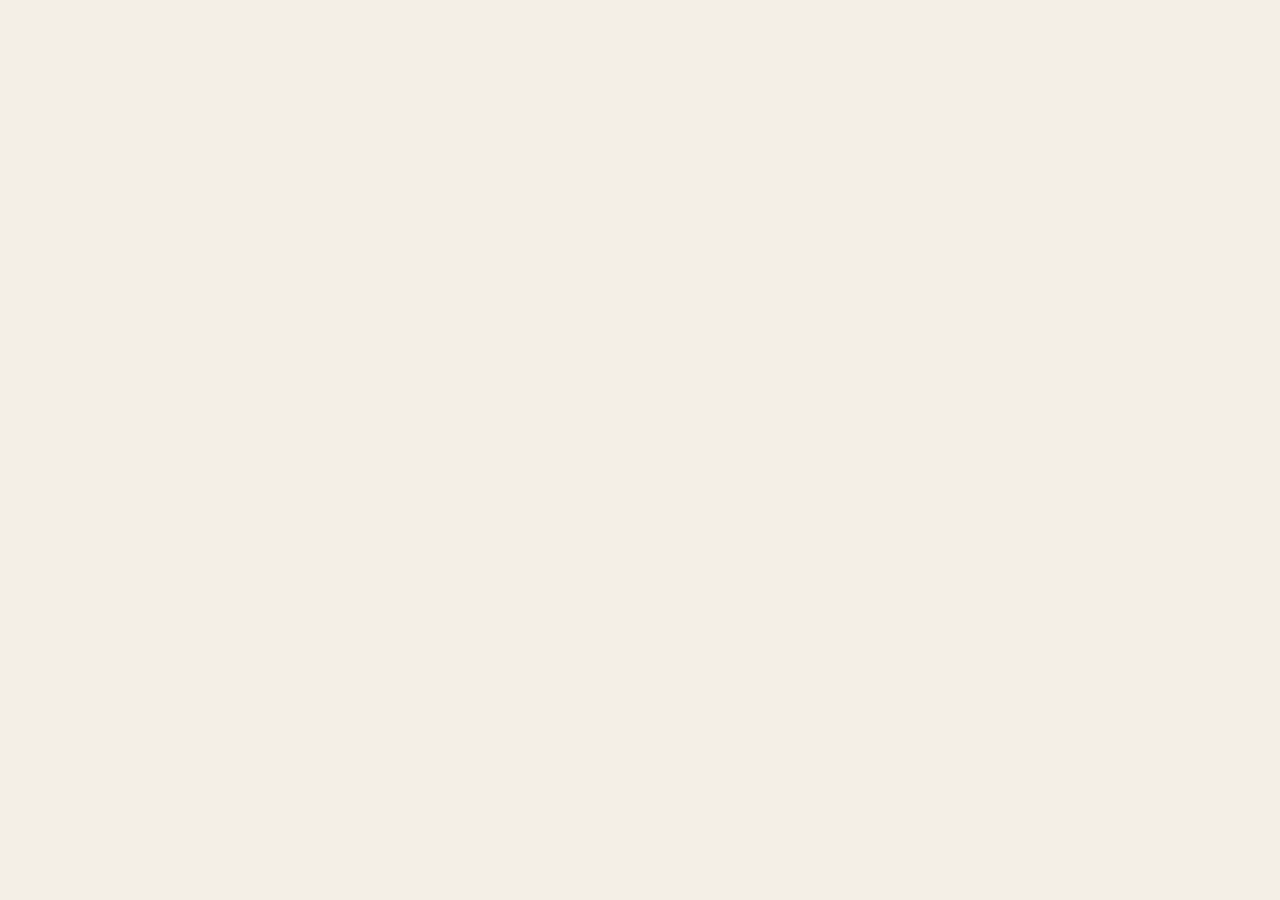
==== index.html @ e93a7023 "Add index.html for GitHub Pages deployment" ====
<!DOCTYPE html>
<html lang="ko">
<head>
    <meta charset="UTF-8">
    <meta name="viewport" content="width=device-width, initial-scale=1.0">
    <title>자기소개 페이지</title>
    <link rel="stylesheet" href="intro.css">
</head>
<body>
    <div id="app"></div>
    <script src="intro.js"></script>
</body>
</html>
---- intro.css ----
:root,
[data-theme="light"] {
  --paper: #f4efe6;
  --paper-deep: #ebe3d4;
  --ink: #1c1814;
  --muted: #6a6156;
  --accent: #b24a22;
  --accent-soft: #e0a07a;
  --surface: #fffaf3;
  --line: rgba(28, 24, 20, 0.12);
  --prose: #3a342e;
  --header-bg: rgba(244, 239, 230, 0.78);
  --header-bg-scrolled: rgba(244, 239, 230, 0.94);
  --header-bg-solid: rgba(244, 239, 230, 0.98);
  --hero-wash: #e8ddd0;
  --hero-glow: rgba(178, 74, 34, 0.16);
  --note-bg: #f8ebe3;
  --note-line: rgba(178, 74, 34, 0.18);
  --hover-fill: rgba(28, 24, 20, 0.06);
  --btn-hover: #2e2822;
  --mbti-bg: #fffaf3;
  --mbti-fg: #1c1814;
  --mbti-text: #6a6156;
  --mbti-line: rgba(178, 74, 34, 0.35);
  --header-h: 72px;
  --font-display: "Noto Serif KR", serif;
  --font-body: "Noto Sans KR", sans-serif;
  --radius: 16px;
  --ease: cubic-bezier(0.22, 1, 0.36, 1);
  color-scheme: light;
}

[data-theme="dark"] {
  --paper: #161310;
  --paper-deep: #1c1814;
  --ink: #f4efe6;
  --muted: #b3a89a;
  --accent: #e07a4c;
  --accent-soft: #e0a07a;
  --surface: #221c18;
  --line: rgba(244, 239, 230, 0.12);
  --prose: #ddd4c8;
  --header-bg: rgba(22, 19, 16, 0.78);
  --header-bg-scrolled: rgba(22, 19, 16, 0.94);
  --header-bg-solid: rgba(22, 19, 16, 0.98);
  --hero-wash: #241c16;
  --hero-glow: rgba(224, 122, 76, 0.18);
  --note-bg: rgba(224, 122, 76, 0.12);
  --note-line: rgba(224, 122, 76, 0.28);
  --hover-fill: rgba(244, 239, 230, 0.08);
  --btn-hover: #fffaf3;
  --mbti-bg: #2e241e;
  --mbti-fg: #f4efe6;
  --mbti-text: rgba(244, 239, 230, 0.82);
  --mbti-line: rgba(224, 122, 76, 0.4);
  color-scheme: dark;
}

*,
*::before,
*::after {
  box-sizing: border-box;
}

html {
  scroll-behavior: smooth;
}

body {
  margin: 0;
  font-family: var(--font-body);
  color: var(--ink);
  background: var(--paper);
  line-height: 1.7;
  -webkit-font-smoothing: antialiased;
  transition: background 0.25s var(--ease), color 0.25s var(--ease);
}

a {
  color: inherit;
  text-decoration: none;
}

.container {
  width: min(1080px, calc(100% - 2.5rem));
  margin-inline: auto;
}

.site-header {
  position: fixed;
  inset: 0 0 auto;
  z-index: 100;
  height: var(--header-h);
  display: flex;
  align-items: center;
  justify-content: space-between;
  gap: 1rem;
  padding-inline: clamp(1.25rem, 4vw, 2.5rem);
  background: var(--header-bg);
  backdrop-filter: blur(16px);
  border-bottom: 1px solid transparent;
  transition: border-color 0.3s var(--ease), background 0.3s var(--ease);
}

.site-header.is-scrolled {
  border-bottom-color: var(--line);
  background: var(--header-bg-scrolled);
}

.logo {
  font-family: var(--font-display);
  font-weight: 700;
  font-size: 1.15rem;
  letter-spacing: -0.03em;
}

.header-end {
  display: flex;
  align-items: center;
  flex-wrap: nowrap;
  justify-content: flex-end;
  gap: 0.7rem;
}

.site-nav {
  display: flex;
  flex-wrap: wrap;
  justify-content: flex-end;
  gap: 0.55rem 0.95rem;
}

.site-nav a {
  font-size: 0.86rem;
  font-weight: 500;
  color: var(--muted);
  transition: color 0.2s ease;
  white-space: nowrap;
}

.site-nav a.is-active {
  color: var(--ink);
  font-weight: 600;
}

.lang-toggle,
.print-btn,
.theme-toggle {
  min-height: 36px;
  padding: 0.3rem 0.8rem;
  border: 1px solid var(--line);
  border-radius: 999px;
  background: transparent;
  color: var(--ink);
  font-family: var(--font-body);
  font-size: 0.78rem;
  font-weight: 600;
  cursor: pointer;
}

[data-theme="light"] .theme-toggle-sun,
[data-theme="dark"] .theme-toggle-moon {
  display: none;
}

.progress-bar {
  position: fixed;
  top: 0;
  left: 0;
  right: 0;
  z-index: 120;
  height: 3px;
  background: transparent;
}

.progress-bar span {
  display: block;
  height: 100%;
  width: 0;
  background: var(--accent);
}

.cursor-dot {
  position: fixed;
  top: 0;
  left: 0;
  z-index: 200;
  width: 10px;
  height: 10px;
  border-radius: 50%;
  background: var(--accent);
  pointer-events: none;
  opacity: 0;
}

.has-cursor .cursor-dot {
  opacity: 0.85;
}

.licenses {
  background: var(--surface);
}

.license-grid {
  list-style: none;
  margin: 0;
  padding: 0;
  display: grid;
  grid-template-columns: repeat(3, 1fr);
  gap: 1.15rem;
}

.card-num {
  margin: 0 0 0.85rem;
  font-family: var(--font-display);
  font-size: 0.95rem;
  font-weight: 700;
  letter-spacing: 0.08em;
  color: var(--accent);
}

.license-grid li {
  padding: 1.8rem 1.6rem 1.7rem;
  border: 1px solid var(--line);
  border-radius: var(--radius);
  background: var(--paper);
  min-height: 12.5rem;
}

.license-grid h3 {
  margin: 0 0 0.55rem;
  font-family: var(--font-display);
  font-size: clamp(1.25rem, 2vw, 1.55rem);
}

.license-label {
  margin: 0 0 0.45rem;
  font-size: 0.78rem;
  font-weight: 700;
  letter-spacing: 0.08em;
  text-transform: uppercase;
  color: var(--accent);
}

.license-grid p:last-child {
  margin: 0;
  color: var(--muted);
  font-size: 0.92rem;
}

.works {
  background: var(--paper);
}

.work-grid {
  list-style: none;
  margin: 0;
  padding: 0;
  display: grid;
  grid-template-columns: 1fr;
  gap: 1rem;
}

.work-grid li {
  padding: 1.8rem 1.6rem 1.7rem;
  border: 1px solid var(--line);
  border-radius: var(--radius);
  background: var(--surface);
  max-width: 36rem;
}

.work-meta {
  margin: 0 0 0.45rem;
  font-size: 0.82rem;
  font-weight: 600;
  color: var(--accent);
}

.work-grid h3 {
  margin: 0 0 0.65rem;
  font-family: var(--font-display);
  font-size: 1.3rem;
}

.work-grid p {
  margin: 0;
  color: var(--muted);
}

.work-tags {
  margin-top: 1rem !important;
  font-size: 0.82rem;
  font-weight: 600;
  color: var(--ink) !important;
}

.guest {
  background: var(--paper-deep);
}

.guest-form {
  display: grid;
  gap: 1rem;
  margin-bottom: 1.5rem;
  padding: 1.4rem;
  border: 1px solid var(--line);
  border-radius: var(--radius);
  background: var(--surface);
}

.guest-form label {
  display: grid;
  gap: 0.4rem;
  font-size: 0.9rem;
  font-weight: 600;
}

.guest-form input,
.guest-form textarea {
  width: 100%;
  border: 1px solid var(--line);
  border-radius: 10px;
  padding: 0.75rem 0.9rem;
  font: inherit;
  color: var(--ink);
  background: var(--paper);
}

.guest-form input:focus,
.guest-form textarea:focus {
  outline: none;
  border-color: var(--accent);
  box-shadow: 0 0 0 3px rgba(178, 74, 34, 0.15);
}

.guest-form .btn {
  justify-self: start;
}

.guest-list {
  list-style: none;
  margin: 0;
  padding: 0;
  display: grid;
  gap: 0.75rem;
}

.guest-list li {
  padding: 1rem 1.15rem;
  border: 1px solid var(--line);
  border-radius: var(--radius);
  background: var(--surface);
}

.guest-list strong {
  display: block;
  margin-bottom: 0.3rem;
  font-family: var(--font-display);
}

.guest-list p {
  margin: 0;
  color: var(--muted);
}

.guest-empty {
  color: var(--muted);
  border-style: dashed !important;
}

.nav-toggle {
  display: none;
  width: 42px;
  height: 42px;
  border: 0;
  background: transparent;
  cursor: pointer;
  padding: 0;
}

.nav-toggle span {
  display: block;
  width: 22px;
  height: 2px;
  margin: 5px auto;
  background: var(--ink);
  transition: transform 0.25s var(--ease), opacity 0.2s ease;
}

.nav-toggle[aria-expanded="true"] span:first-child {
  transform: translateY(3.5px) rotate(45deg);
}

.nav-toggle[aria-expanded="true"] span:last-child {
  transform: translateY(-3.5px) rotate(-45deg);
}

.hero {
  min-height: 100vh;
  min-height: 100dvh;
  display: flex;
  flex-direction: column;
  justify-content: flex-end;
  padding: calc(var(--header-h) + 3rem) 0 0;
  background:
    radial-gradient(ellipse 80% 50% at 90% 10%, var(--hero-glow), transparent 55%),
    linear-gradient(180deg, var(--hero-wash) 0%, var(--paper) 58%);
}

.hero-inner {
  width: min(1080px, calc(100% - 2.5rem));
  margin-inline: auto;
  padding-bottom: 3rem;
  display: grid;
  grid-template-columns: 1fr auto;
  gap: clamp(1.5rem, 4vw, 3rem);
  align-items: end;
  animation: rise 0.9s var(--ease) both;
}

.profile-photo {
  position: relative;
  margin: 0;
  width: min(260px, 46vw);
  aspect-ratio: 1 / 1;
  padding: 0.7rem;
  border-radius: 50%;
  overflow: hidden;
  border: 1px solid var(--line);
  background: var(--paper-deep);
  box-shadow: 0 18px 40px rgba(28, 24, 20, 0.08);
}

.profile-photo img {
  width: 100%;
  height: 100%;
  object-fit: cover;
  object-position: center 18%;
  display: block;
  border-radius: 50%;
  background: #f3f3f3;
}

.profile-fallback {
  display: none;
  position: absolute;
  inset: 0;
  margin: 0;
  flex-direction: column;
  align-items: center;
  justify-content: center;
  gap: 0.7rem;
  padding: 1rem;
  text-align: center;
  background:
    radial-gradient(circle at 50% 30%, rgba(178, 74, 34, 0.22), transparent 55%),
    var(--surface);
}

.profile-fallback span {
  font-family: var(--font-display);
  font-size: 4rem;
  font-weight: 700;
  line-height: 1;
  color: var(--accent);
}

.profile-fallback small {
  max-width: 12rem;
  font-size: 0.75rem;
  color: var(--muted);
  line-height: 1.4;
}

.profile-photo.is-empty img {
  display: none;
}

.profile-photo.is-empty .profile-fallback {
  display: flex;
}

.hero-kicker {
  margin: 0 0 1rem;
  font-size: 0.92rem;
  font-weight: 600;
  letter-spacing: 0.04em;
  color: var(--accent);
}

.hero h1 {
  margin: 0;
  font-family: var(--font-display);
  font-size: clamp(2.6rem, 8vw, 5.2rem);
  font-weight: 700;
  letter-spacing: -0.05em;
  line-height: 1.12;
}

.hero h1 span {
  display: block;
}

.hero-lead {
  margin: 1.4rem 0 0;
  max-width: 34rem;
  font-size: clamp(1.05rem, 2vw, 1.25rem);
  color: var(--muted);
}

.hero-motto {
  margin: 1.25rem 0 0;
  font-family: var(--font-display);
  font-size: 1.15rem;
  font-weight: 600;
  color: var(--ink);
}

.motto-type {
  border-right: 2px solid var(--accent);
  padding-right: 1px;
  white-space: pre-wrap;
}

.motto-type.is-done {
  border-right-color: transparent;
}

.hero-cta {
  display: flex;
  flex-wrap: wrap;
  gap: 0.75rem;
  margin-top: 2rem;
}

.btn {
  display: inline-flex;
  align-items: center;
  justify-content: center;
  min-height: 48px;
  padding: 0.75rem 1.4rem;
  border-radius: 999px;
  border: 1px solid transparent;
  font-family: var(--font-body);
  font-size: 0.95rem;
  font-weight: 600;
  cursor: pointer;
  transition: background 0.2s ease, color 0.2s ease, border-color 0.2s ease, transform 0.2s ease;
}

.btn:hover {
  transform: translateY(-1px);
}

.btn-primary {
  background: var(--ink);
  color: var(--paper);
}

.btn-primary:hover {
  background: var(--btn-hover);
}

.btn-ghost {
  background: transparent;
  color: var(--ink);
  border-color: var(--line);
}

.btn-ghost:hover {
  background: var(--hover-fill);
}

.hero-meta {
  list-style: none;
  margin: 0;
  padding: 1.5rem 0;
  width: min(1080px, calc(100% - 2.5rem));
  margin-inline: auto;
  display: flex;
  flex-wrap: wrap;
  gap: 1rem 2.5rem;
  border-top: 1px solid var(--line);
}

.hero-meta li {
  display: flex;
  flex-direction: column;
  gap: 0.2rem;
  min-width: 6.5rem;
}

.hero-meta strong {
  font-family: var(--font-display);
  font-size: 1.35rem;
  letter-spacing: -0.03em;
}

.hero-meta span {
  font-size: 0.88rem;
  color: var(--muted);
}

.section {
  padding: clamp(4.5rem, 10vw, 7rem) 0;
  scroll-margin-top: calc(var(--header-h) + 12px);
}

.section-head {
  margin-bottom: 2rem;
}

.eyebrow {
  margin: 0 0 0.7rem;
  font-size: 0.8rem;
  font-weight: 600;
  letter-spacing: 0.1em;
  text-transform: uppercase;
  color: var(--accent);
}

.section h2 {
  margin: 0;
  font-family: var(--font-display);
  font-size: clamp(1.9rem, 4vw, 2.7rem);
  font-weight: 700;
  letter-spacing: -0.03em;
  line-height: 1.25;
}

.section-lead {
  margin: 0.85rem 0 0;
  max-width: 36rem;
  color: var(--muted);
}

.split {
  display: grid;
  grid-template-columns: minmax(12rem, 0.7fr) 1.3fr;
  gap: clamp(1.5rem, 5vw, 4rem);
  align-items: start;
}

.prose p {
  margin: 0 0 1.1rem;
  font-size: 1.05rem;
  color: var(--prose);
}

.prose p:last-child {
  margin-bottom: 0;
}

.motive,
.contact {
  background: var(--surface);
}

.trait-grid {
  display: grid;
  grid-template-columns: repeat(2, 1fr);
  gap: 1rem;
}

.trait-card {
  padding: 1.5rem 1.4rem;
  background: var(--surface);
  border: 1px solid var(--line);
  border-radius: var(--radius);
}

.trait-card--mbti {
  grid-column: 1 / -1;
  display: flex;
  flex-wrap: wrap;
  align-items: baseline;
  gap: 0.35rem 1.25rem;
  background: var(--mbti-bg);
  color: var(--mbti-fg);
  border-color: var(--mbti-line);
}

.trait-card--mbti .trait-label {
  margin: 0;
  font-size: 1.15rem;
  letter-spacing: 0.04em;
  color: var(--accent);
}

.trait-card--mbti h3 {
  margin: 0;
  font-size: 1.6rem;
  letter-spacing: 0.06em;
  color: var(--mbti-fg);
}

.trait-card--mbti p {
  flex: 1 1 16rem;
  margin: 0;
  color: var(--mbti-text);
}

.trait-card--note {
  background: var(--note-bg);
  border-color: var(--note-line);
}

.trait-label {
  margin: 0 0 0.55rem;
  font-size: 0.78rem;
  font-weight: 700;
  letter-spacing: 0.08em;
  text-transform: uppercase;
  color: var(--accent);
}

.trait-card h3 {
  margin: 0 0 0.6rem;
  font-family: var(--font-display);
  font-size: 1.2rem;
}

.trait-card p {
  margin: 0;
  color: var(--muted);
}

.motto {
  overflow: hidden;
  background:
    linear-gradient(180deg, #2a231c 0%, #1c1814 100%);
  color: #f6efe4;
}

[data-theme="dark"] .motto {
  background:
    linear-gradient(180deg, #3a2a22 0%, #241c18 100%);
}

.motto .eyebrow {
  color: #e0a07a;
}

.motto-inner {
  max-width: 46rem;
}

.motto blockquote {
  margin: 0;
}

.motto blockquote p {
  margin: 0;
  font-family: var(--font-display);
  font-size: clamp(2rem, 5.5vw, 3.4rem);
  font-weight: 700;
  line-height: 1.3;
  letter-spacing: -0.03em;
}

.motto-body {
  margin: 1.5rem 0 0;
  font-size: 1.05rem;
  color: rgba(246, 239, 228, 0.78);
}

.timeline {
  list-style: none;
  margin: 0;
  padding: 0;
  display: grid;
  gap: 0;
  border-top: 1px solid var(--line);
}

.timeline li {
  padding: 2rem 0;
  border-bottom: 1px solid var(--line);
}

.timeline-meta {
  margin: 0 0 0.4rem;
  font-size: 0.85rem;
  font-weight: 600;
  color: var(--accent);
}

.timeline h3 {
  margin: 0 0 0.7rem;
  font-family: var(--font-display);
  font-size: 1.35rem;
}

.timeline p:last-child {
  margin: 0;
  max-width: 46rem;
  color: var(--muted);
}

.skills {
  background: var(--surface);
}

.skill-grid {
  list-style: none;
  margin: 0;
  padding: 0;
  display: grid;
  grid-template-columns: repeat(2, 1fr);
  gap: 1.15rem;
}

.skill-grid li {
  display: flex;
  flex-direction: column;
  gap: 0.3rem;
  padding: 1.7rem 1.5rem 1.55rem;
  min-height: 11.5rem;
  border: 1px solid var(--line);
  border-radius: var(--radius);
  background: var(--paper);
}

.skill-grid strong {
  font-family: var(--font-display);
  font-size: 1.45rem;
}

.skill-top {
  display: flex;
  align-items: baseline;
  justify-content: space-between;
  gap: 0.75rem;
}

.skill-num {
  font-family: var(--font-display);
  font-size: 1rem;
  font-weight: 700;
  color: var(--accent);
}

.skill-note {
  font-size: 0.9rem;
  color: var(--muted);
}

.skill-bar {
  margin-top: 0.55rem;
  height: 7px;
  border-radius: 999px;
  background: var(--line);
  overflow: hidden;
}

.skill-bar i {
  display: block;
  width: 0;
  height: 100%;
  border-radius: inherit;
  background: var(--accent);
  transition: width 0.85s var(--ease);
}

.skill-grid li.is-visible .skill-bar i {
  width: var(--level);
}

.vision {
  background: var(--paper-deep);
}

.vision-list {
  list-style: none;
  margin: 0;
  padding: 0;
  display: grid;
  gap: 1rem;
}

.vision-list li {
  display: grid;
  grid-template-columns: 5.5rem 1fr;
  gap: 1.25rem;
  align-items: start;
  padding: 1.4rem 1.5rem;
  background: var(--surface);
  border-radius: var(--radius);
  border: 1px solid var(--line);
}

.vision-list span {
  font-size: 0.78rem;
  font-weight: 700;
  letter-spacing: 0.08em;
  text-transform: uppercase;
  color: var(--accent);
  padding-top: 0.35rem;
}

.vision-list h3 {
  margin: 0 0 0.4rem;
  font-family: var(--font-display);
  font-size: 1.2rem;
}

.vision-list p {
  margin: 0;
  color: var(--muted);
}

.contact-list {
  list-style: none;
  margin: 0;
  padding: 0;
  display: grid;
  gap: 1.25rem;
}

.contact-list li {
  display: grid;
  gap: 0.25rem;
}

.contact-list span {
  font-size: 0.78rem;
  font-weight: 700;
  letter-spacing: 0.08em;
  text-transform: uppercase;
  color: var(--accent);
}

.contact-list a {
  font-size: 1.15rem;
  font-weight: 600;
  border-bottom: 1px solid transparent;
}

.contact-list a:hover {
  border-bottom-color: var(--accent);
}

.reveal {
  opacity: 0;
  transform: translateY(18px);
  transition: opacity 0.6s var(--ease), transform 0.6s var(--ease);
}

.reveal.is-visible {
  opacity: 1;
  transform: none;
}

.to-top {
  position: fixed;
  right: 1.25rem;
  bottom: 1.25rem;
  z-index: 90;
  display: inline-flex;
  align-items: center;
  gap: 0.4rem;
  min-height: 44px;
  padding: 0.5rem 1rem;
  border: 1px solid var(--line);
  border-radius: 999px;
  font-size: 0.85rem;
  font-weight: 600;
  color: var(--ink);
  background: var(--surface);
  box-shadow: 0 10px 28px rgba(28, 24, 20, 0.14);
  opacity: 0;
  pointer-events: none;
  transform: translateY(8px);
  transition: background 0.2s ease, opacity 0.25s var(--ease), transform 0.25s var(--ease);
}

.to-top::before {
  content: "↑";
  font-size: 0.95rem;
}

.to-top.is-on {
  opacity: 1;
  pointer-events: auto;
  transform: none;
}

.to-top:hover {
  background: var(--hover-fill);
}

.site-footer {
  padding: 2rem 0 2.4rem;
  border-top: 1px solid var(--line);
  background: var(--paper);
}

.footer-inner {
  display: flex;
  flex-wrap: wrap;
  justify-content: space-between;
  align-items: center;
  gap: 0.75rem;
  color: var(--muted);
  font-size: 0.9rem;
}

.footer-tools {
  display: flex;
  gap: 0.5rem;
}

.footer-inner .logo {
  color: var(--ink);
}

@keyframes rise {
  from {
    opacity: 0;
    transform: translateY(22px);
  }
  to {
    opacity: 1;
    transform: none;
  }
}

@media (max-width: 1200px) {
  .nav-toggle {
    display: block;
  }

  .header-end {
    gap: 0.35rem;
  }

  .site-nav {
    position: absolute;
    top: var(--header-h);
    left: 0;
    right: 0;
    display: none;
    flex-direction: column;
    flex-wrap: nowrap;
    justify-content: flex-start;
    gap: 0;
    padding: 0.5rem 1.25rem 1.25rem;
    background: var(--header-bg-solid);
    border-bottom: 1px solid var(--line);
  }

  .site-nav.is-open {
    display: flex;
  }

  .site-nav a {
    padding: 0.85rem 0;
    border-bottom: 1px solid var(--line);
  }
}

@media (max-width: 800px) {
  .hero-inner,
  .trait-grid,
  .split,
  .skill-grid,
  .license-grid,
  .work-grid {
    grid-template-columns: 1fr;
  }

  .profile-photo {
    width: min(176px, 52vw);
    padding: 0.55rem;
  }

  .vision-list li {
    grid-template-columns: 1fr;
    gap: 0.4rem;
  }
}

@media (prefers-reduced-motion: reduce) {
  html {
    scroll-behavior: auto;
  }

  .hero-inner,
  .reveal,
  .skill-bar i,
  .to-top {
    animation: none !important;
    transition: none !important;
    opacity: 1;
    transform: none;
  }

  .skill-bar i {
    width: var(--level);
  }

  .motto-type {
    border-right: 0;
  }

  .cursor-dot,
  .progress-bar {
    display: none !important;
  }
}

@media print {
  :root,
  [data-theme="light"],
  [data-theme="dark"] {
    --paper: #fff;
    --paper-deep: #fff;
    --ink: #111;
    --muted: #444;
    --accent: #b24a22;
    --surface: #fff;
    --line: #ddd;
    --prose: #222;
  }

  .progress-bar,
  .cursor-dot,
  .site-header,
  .to-top,
  .hero-cta,
  .guest,
  .reveal {
    animation: none !important;
    transition: none !important;
  }

  .progress-bar,
  .cursor-dot,
  .site-header,
  .to-top,
  .hero-cta,
  .guest {
    display: none !important;
  }

  body {
    background: #fff;
    color: #111;
  }

  .hero {
    min-height: 0;
    padding: 0 0 1rem;
    background: none;
  }

  .section {
    padding: 1.25rem 0;
    break-inside: avoid;
  }

  .reveal,
  .skill-bar i {
    opacity: 1 !important;
    transform: none !important;
    width: var(--level);
  }

  .motto {
    background: #1c1814 !important;
    -webkit-print-color-adjust: exact;
    print-color-adjust: exact;
  }
}
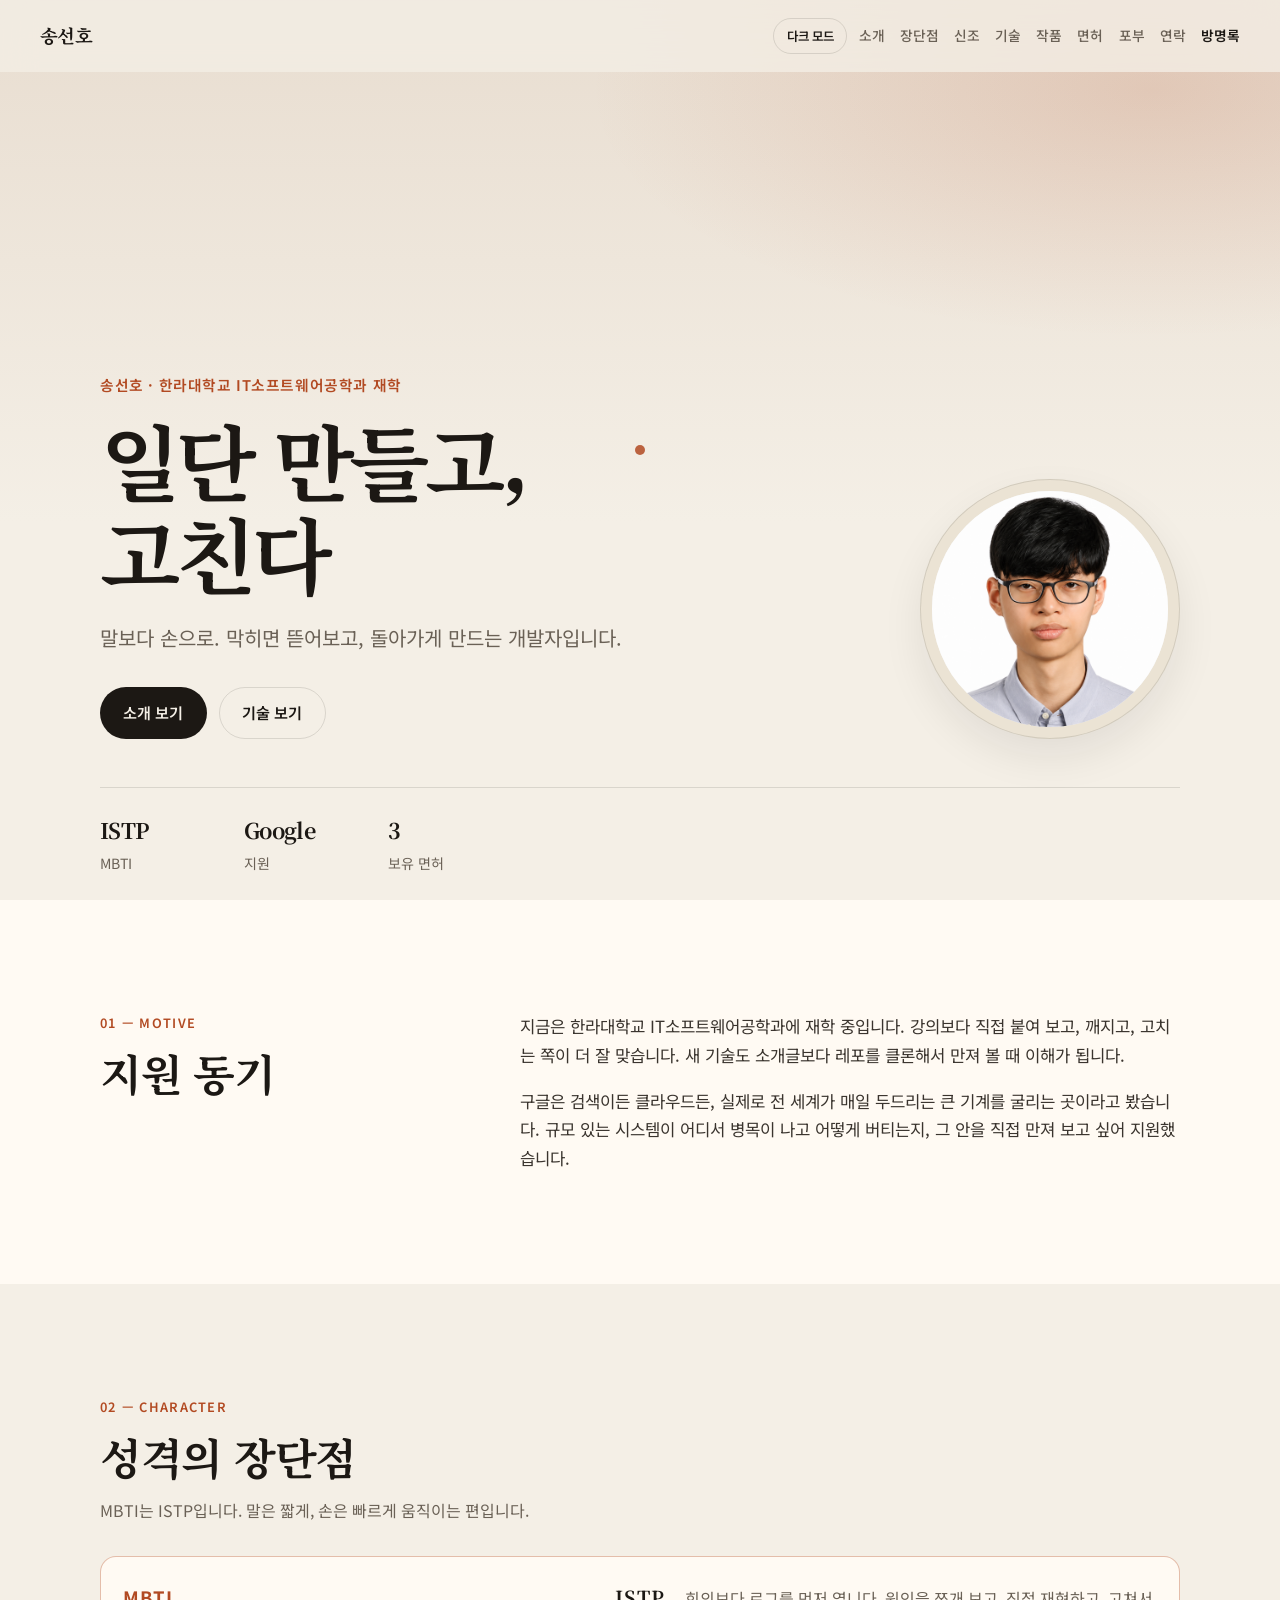
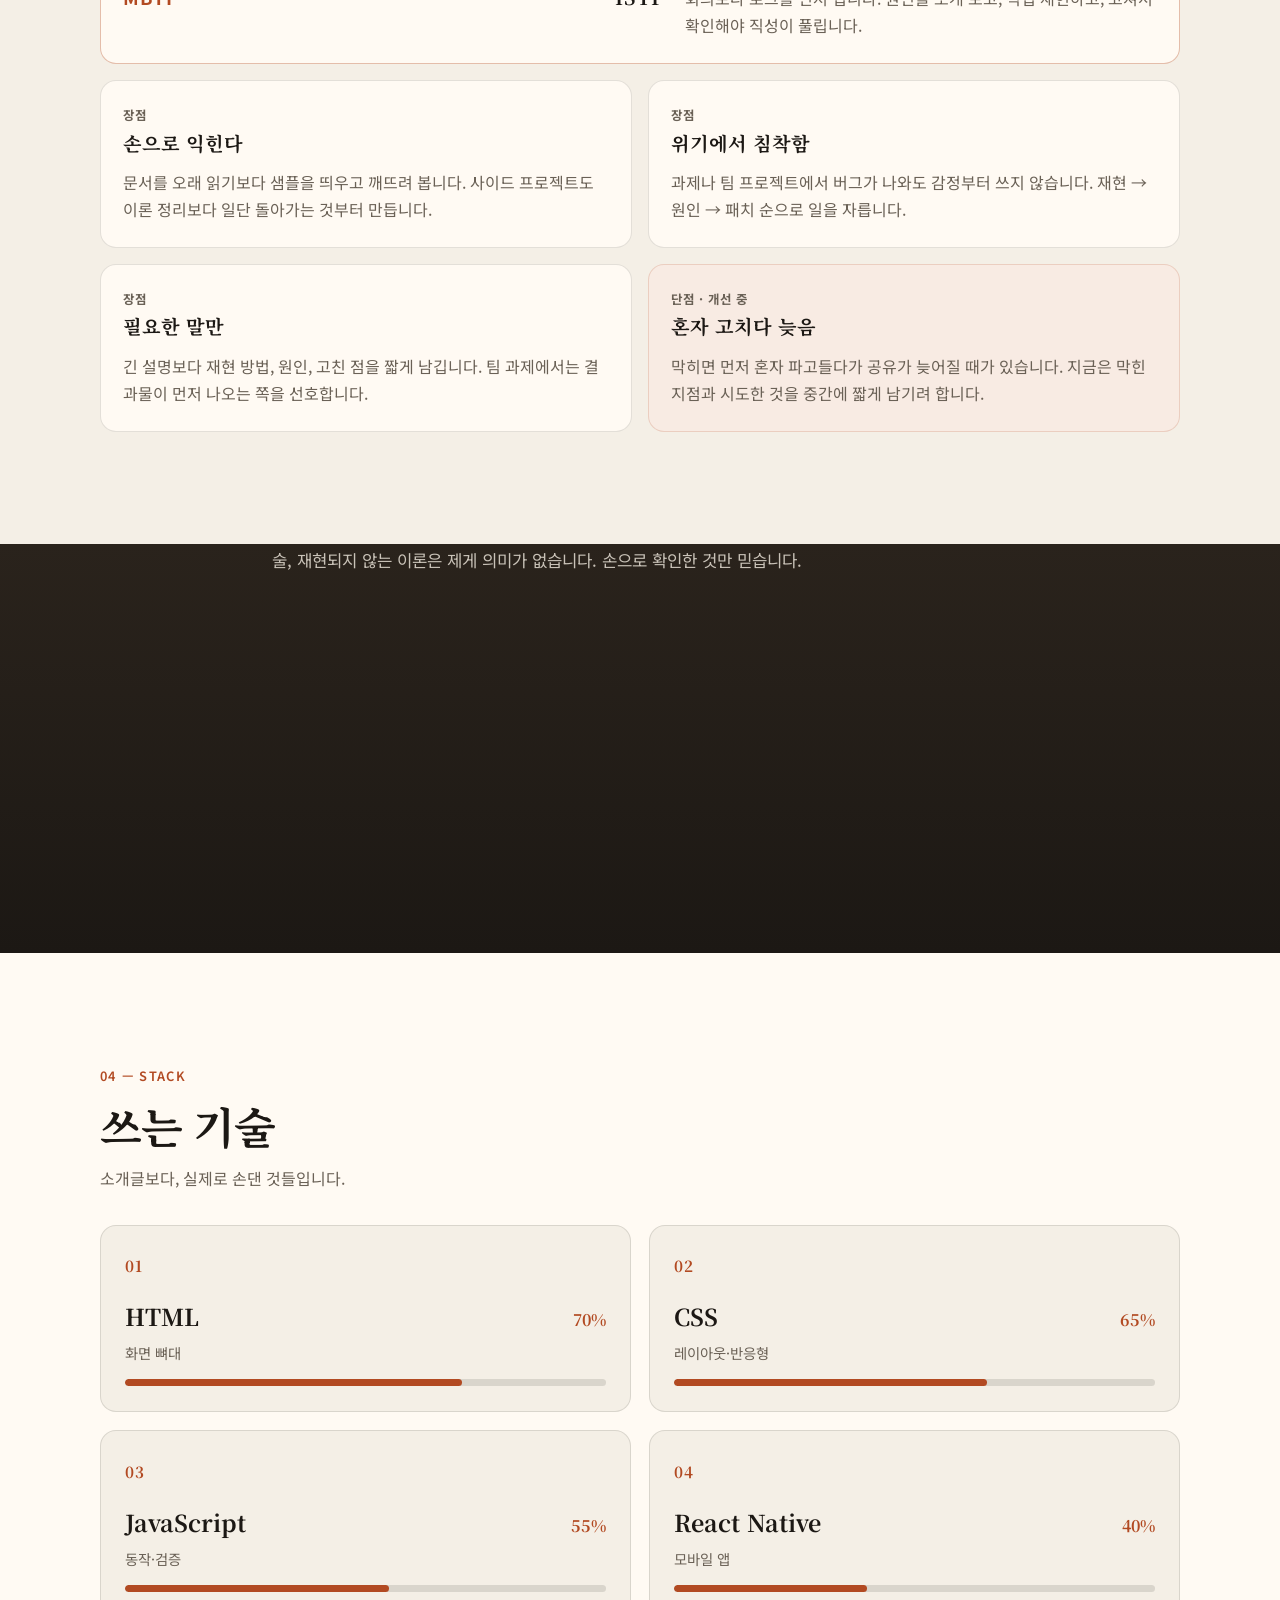
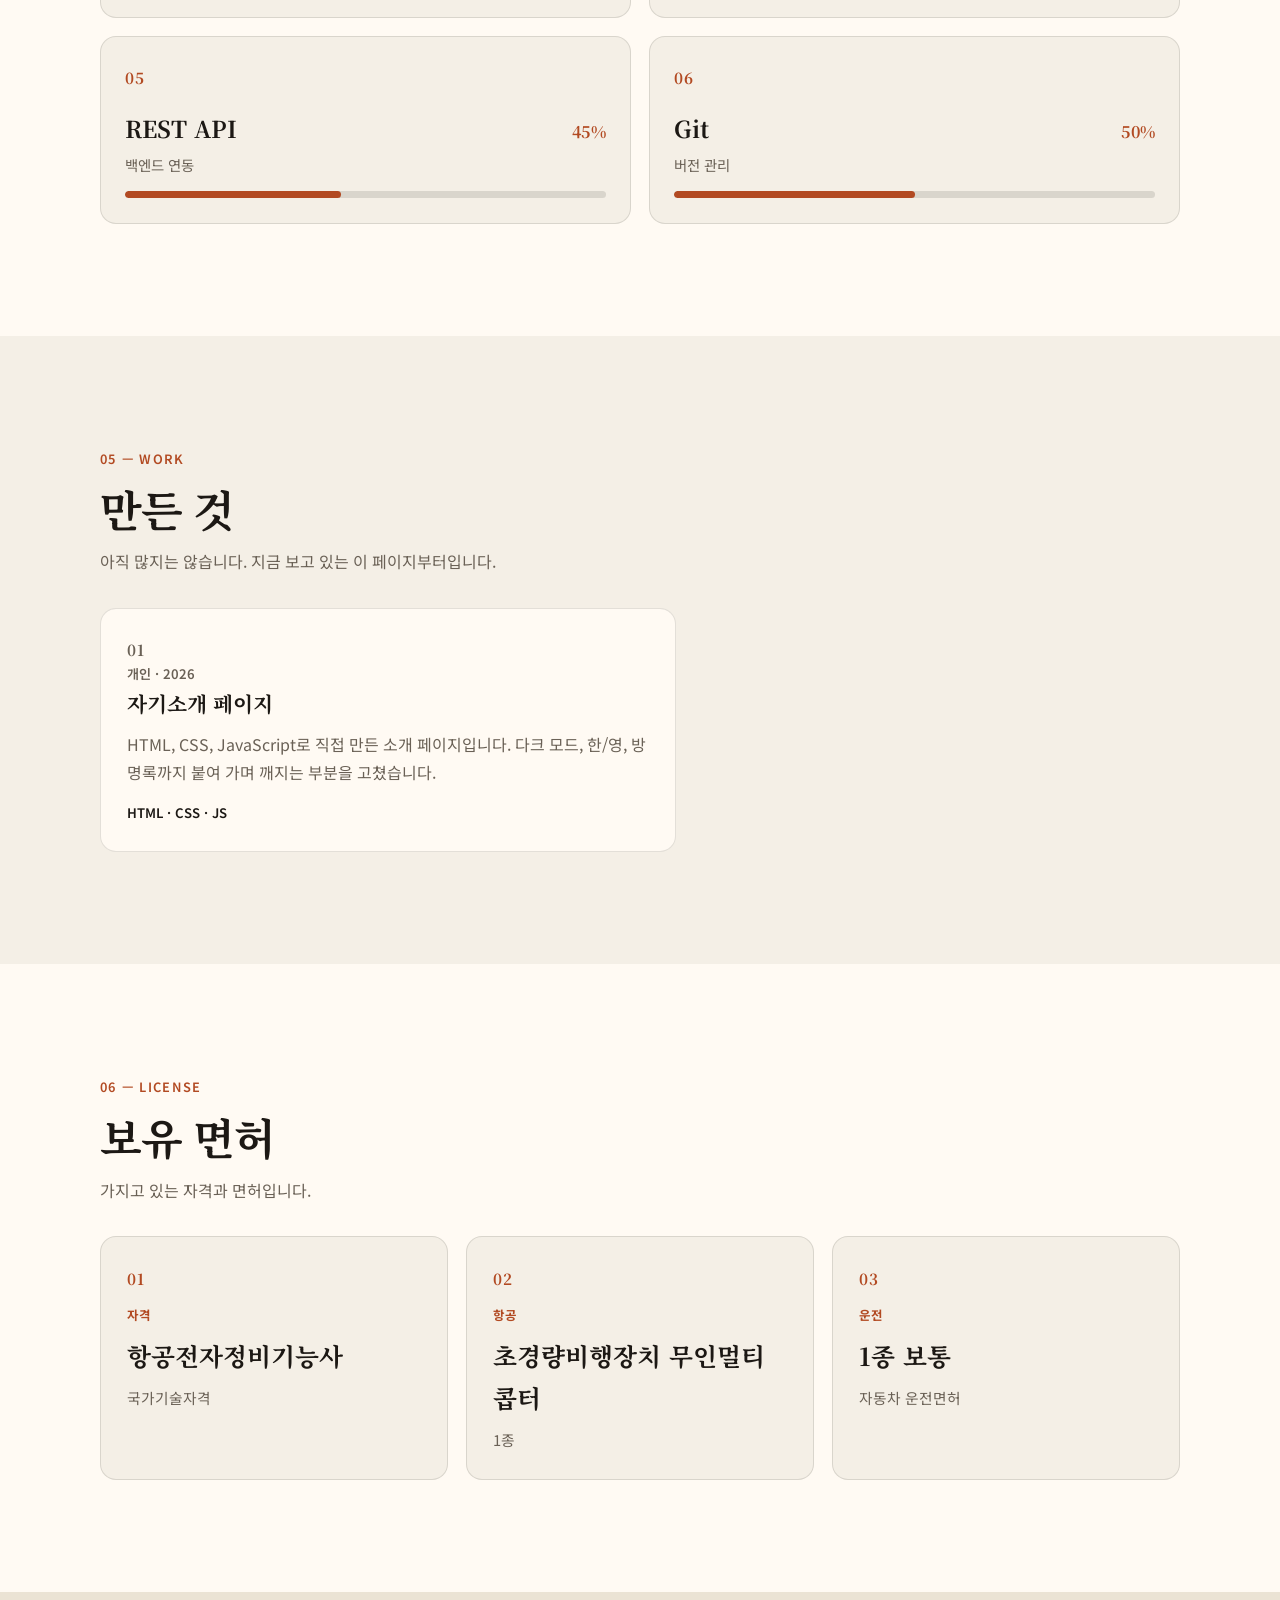
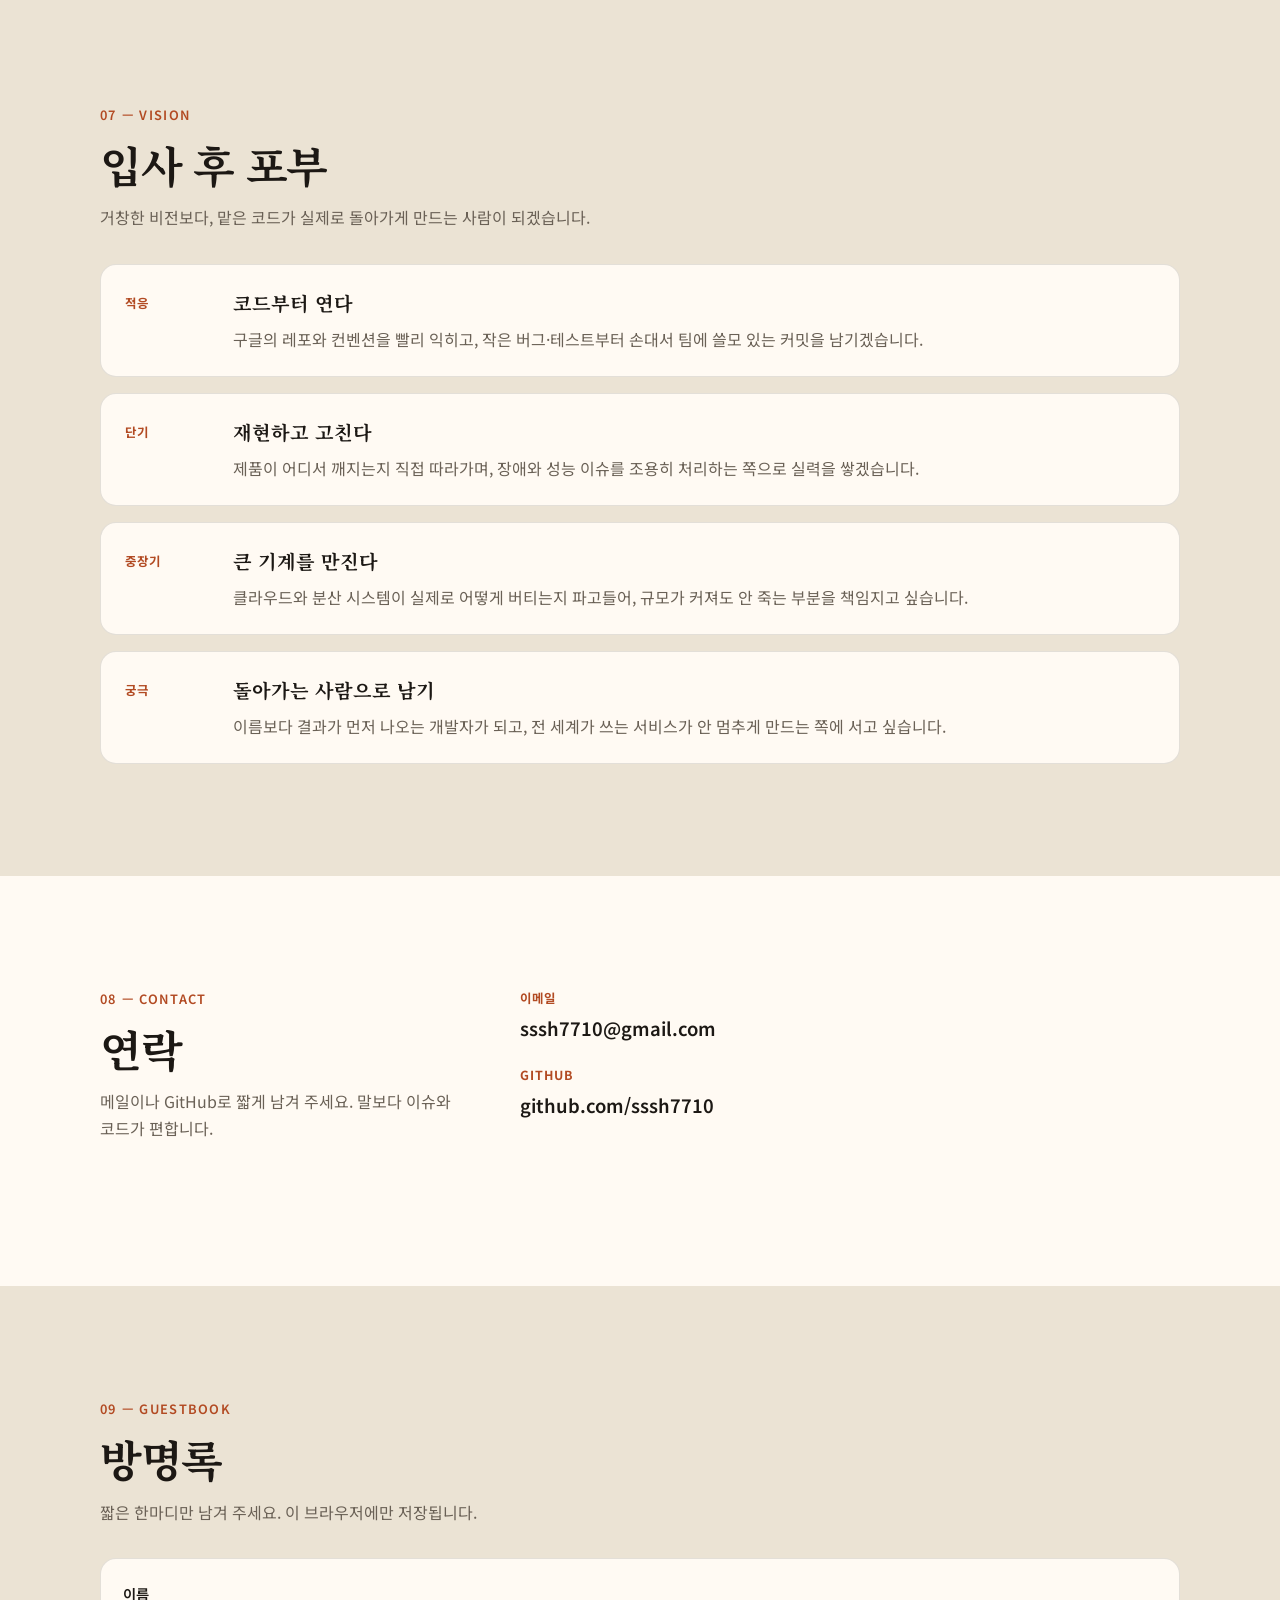
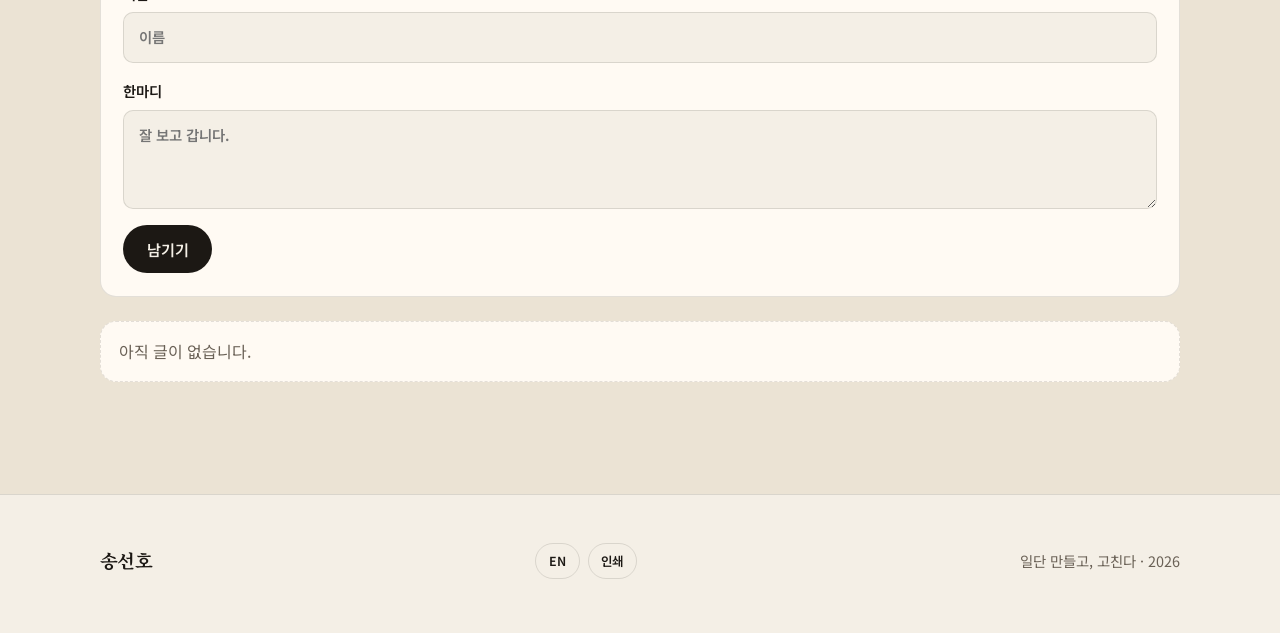
==== commit a1b850df: "Update index.html with full page content from intro.html" ====
--- a/index.html
+++ b/index.html
@@ -3,11 +3,348 @@
 <head>
     <meta charset="UTF-8">
     <meta name="viewport" content="width=device-width, initial-scale=1.0">
-    <title>자기소개 페이지</title>
+    <title>송선호 — 소프트웨어 개발자</title>
+    <meta name="description" content="말보다 코드로, 일단 만들고 고치는 소프트웨어 개발자 송선호입니다." />
+    <script>
+      (function () {
+        var saved = localStorage.getItem("theme");
+        var theme = saved || (window.matchMedia("(prefers-color-scheme: dark)").matches ? "dark" : "light");
+        document.documentElement.setAttribute("data-theme", theme);
+        document.documentElement.setAttribute("data-lang", localStorage.getItem("lang") || "ko");
+      })();
+    </script>
+    <link rel="preconnect" href="https://fonts.googleapis.com" />
+    <link rel="preconnect" href="https://fonts.gstatic.com" crossorigin />
+    <link href="https://fonts.googleapis.com/css2?family=Noto+Sans+KR:wght@400;500;600;700&family=Noto+Serif+KR:wght@500;600;700&display=swap" rel="stylesheet" />
     <link rel="stylesheet" href="intro.css">
 </head>
 <body>
-    <div id="app"></div>
+    <div class="progress-bar" aria-hidden="true"><span></span></div>
+    <div class="cursor-dot" aria-hidden="true"></div>
+
+    <header class="site-header">
+      <a class="logo" href="#top">송선호</a>
+      <div class="header-end">
+        <button class="theme-toggle" type="button" aria-label="다크 모드로 바꾸기">
+          <span class="theme-toggle-sun" data-i18n="theme.light">라이트 모드</span>
+          <span class="theme-toggle-moon" data-i18n="theme.dark">다크 모드</span>
+        </button>
+        <button class="nav-toggle" type="button" aria-label="메뉴 열기" aria-expanded="false">
+          <span></span><span></span>
+        </button>
+        <nav class="site-nav" aria-label="주요 메뉴">
+          <a href="#motive" data-i18n="nav.motive">소개</a>
+          <a href="#traits" data-i18n="nav.traits">장단점</a>
+          <a href="#motto" data-i18n="nav.motto">신조</a>
+          <a href="#skills" data-i18n="nav.skills">기술</a>
+          <a href="#works" data-i18n="nav.works">작품</a>
+          <a href="#licenses" data-i18n="nav.licenses">면허</a>
+          <a href="#vision" data-i18n="nav.vision">포부</a>
+          <a href="#contact" data-i18n="nav.contact">연락</a>
+          <a href="#guest" data-i18n="nav.guest">방명록</a>
+        </nav>
+      </div>
+    </header>
+
+    <main id="top">
+      <section class="hero">
+        <div class="hero-inner">
+          <div class="hero-copy">
+            <p class="hero-kicker" data-i18n="hero.kicker">송선호 · 한라대학교 IT소프트웨어공학과 재학</p>
+            <h1>
+              <span data-i18n="hero.line1">일단 만들고,</span>
+              <span data-i18n="hero.line2">고친다</span>
+            </h1>
+            <p class="hero-lead" data-i18n="hero.lead">
+              말보다 손으로. 막히면 뜯어보고, 돌아가게 만드는 개발자입니다.
+            </p>
+            <div class="hero-cta">
+              <a class="btn btn-primary" href="#motive" data-i18n="hero.about">소개 보기</a>
+              <a class="btn btn-ghost" href="#skills" data-i18n="hero.skills">기술 보기</a>
+            </div>
+          </div>
+          <figure class="profile-photo">
+            <img src="profile.png?v=2" alt="송선호 프로필 사진" />
+            <figcaption class="profile-fallback">
+              <span>송</span>
+              <small data-i18n="photo.hint">profile.png 를 이 폴더에 넣으면 사진이 바뀝니다</small>
+            </figcaption>
+          </figure>
+        </div>
+        <ul class="hero-meta" aria-label="핵심 이력">
+          <li><strong>ISTP</strong><span data-i18n="meta.mbtiLabel">MBTI</span></li>
+          <li><strong>Google</strong><span data-i18n="meta.companyLabel">지원</span></li>
+          <li><strong>3</strong><span data-i18n="meta.licenseLabel">보유 면허</span></li>
+        </ul>
+      </section>
+
+      <section id="motive" class="section motive">
+        <div class="container split">
+          <div class="section-head">
+            <p class="eyebrow">01 — Motive</p>
+            <h2 data-i18n="motive.title">지원 동기</h2>
+          </div>
+          <div class="prose reveal">
+            <p data-i18n="motive.p1">
+              지금은 한라대학교 IT소프트웨어공학과에 재학 중입니다.
+              강의보다 직접 붙여 보고, 깨지고, 고치는 쪽이 더 잘 맞습니다.
+              새 기술도 소개글보다 레포를 클론해서 만져 볼 때 이해가 됩니다.
+            </p>
+            <p data-i18n="motive.p2">
+              구글은 검색이든 클라우드든, 실제로 전 세계가 매일 두드리는 큰 기계를 굴리는 곳이라고 봤습니다.
+              규모 있는 시스템이 어디서 병목이 나고 어떻게 버티는지, 그 안을 직접 만져 보고 싶어 지원했습니다.
+            </p>
+          </div>
+        </div>
+      </section>
+
+      <section id="traits" class="section traits">
+        <div class="container">
+          <div class="section-head">
+            <p class="eyebrow">02 — Character</p>
+            <h2 data-i18n="traits.title">성격의 장단점</h2>
+            <p class="section-lead" data-i18n="traits.lead">MBTI는 ISTP입니다. 말은 짧게, 손은 빠르게 움직이는 편입니다.</p>
+          </div>
+
+          <div class="trait-grid">
+            <article class="trait-card trait-card--mbti reveal">
+              <p class="trait-label">MBTI</p>
+              <h3>ISTP</h3>
+              <p data-i18n="traits.mbti">회의보다 로그를 먼저 엽니다. 원인을 쪼개 보고, 직접 재현하고, 고쳐서 확인해야 직성이 풀립니다.</p>
+            </article>
+            <article class="trait-card reveal">
+              <p class="trait-label" data-i18n="traits.plus">장점</p>
+              <h3 data-i18n="traits.t1">손으로 익힌다</h3>
+              <p data-i18n="traits.d1">문서를 오래 읽기보다 샘플을 띄우고 깨뜨려 봅니다. 사이드 프로젝트도 이론 정리보다 일단 돌아가는 것부터 만듭니다.</p>
+            </article>
+            <article class="trait-card reveal">
+              <p class="trait-label" data-i18n="traits.plus">장점</p>
+              <h3 data-i18n="traits.t2">위기에서 침착함</h3>
+              <p data-i18n="traits.d2">과제나 팀 프로젝트에서 버그가 나와도 감정부터 쓰지 않습니다. 재현 → 원인 → 패치 순으로 일을 자릅니다.</p>
+            </article>
+            <article class="trait-card reveal">
+              <p class="trait-label" data-i18n="traits.plus">장점</p>
+              <h3 data-i18n="traits.t3">필요한 말만</h3>
+              <p data-i18n="traits.d3">긴 설명보다 재현 방법, 원인, 고친 점을 짧게 남깁니다. 팀 과제에서는 결과물이 먼저 나오는 쪽을 선호합니다.</p>
+            </article>
+            <article class="trait-card trait-card--note reveal">
+              <p class="trait-label" data-i18n="traits.minus">단점 · 개선 중</p>
+              <h3 data-i18n="traits.t4">혼자 고치다 늦음</h3>
+              <p data-i18n="traits.d4">막히면 먼저 혼자 파고들다가 공유가 늦어질 때가 있습니다. 지금은 막힌 지점과 시도한 것을 중간에 짧게 남기려 합니다.</p>
+            </article>
+          </div>
+        </div>
+      </section>
+
+      <section id="motto" class="section motto">
+        <div class="motto-shift">
+          <div class="container motto-inner reveal">
+          <p class="eyebrow">03 — Motto</p>
+          <blockquote>
+            <p data-i18n="motto.quote">일단 만들고, 고친다</p>
+          </blockquote>
+          <p class="motto-body" data-i18n="motto.body">
+            완벽한 설계를 오래 그리는 것보다, 돌아가는 것을 먼저 두고 깨진 부분을 고치는 쪽이 맞습니다.
+            쓰지 않는 기술, 재현되지 않는 이론은 제게 의미가 없습니다. 손으로 확인한 것만 믿습니다.
+          </p>
+          </div>
+        </div>
+      </section>
+
+      <section id="skills" class="section skills">
+        <div class="container">
+          <div class="section-head">
+            <p class="eyebrow">04 — Stack</p>
+            <h2 data-i18n="skills.title">쓰는 기술</h2>
+            <p class="section-lead" data-i18n="skills.lead">소개글보다, 실제로 손댄 것들입니다.</p>
+          </div>
+          <ul class="skill-grid">
+            <li class="reveal">
+              <p class="card-num">01</p>
+              <div class="skill-top"><strong>HTML</strong><b class="skill-num" data-count="70">0%</b></div>
+              <span class="skill-note" data-i18n="skill.html">화면 뼈대</span>
+              <div class="skill-bar" style="--level: 70%" role="meter" aria-valuemin="0" aria-valuemax="100" aria-valuenow="70"><i></i></div>
+            </li>
+            <li class="reveal">
+              <p class="card-num">02</p>
+              <div class="skill-top"><strong>CSS</strong><b class="skill-num" data-count="65">0%</b></div>
+              <span class="skill-note" data-i18n="skill.css">레이아웃·반응형</span>
+              <div class="skill-bar" style="--level: 65%" role="meter" aria-valuemin="0" aria-valuemax="100" aria-valuenow="65"><i></i></div>
+            </li>
+            <li class="reveal">
+              <p class="card-num">03</p>
+              <div class="skill-top"><strong>JavaScript</strong><b class="skill-num" data-count="55">0%</b></div>
+              <span class="skill-note" data-i18n="skill.js">동작·검증</span>
+              <div class="skill-bar" style="--level: 55%" role="meter" aria-valuemin="0" aria-valuemax="100" aria-valuenow="55"><i></i></div>
+            </li>
+            <li class="reveal">
+              <p class="card-num">04</p>
+              <div class="skill-top"><strong>React Native</strong><b class="skill-num" data-count="40">0%</b></div>
+              <span class="skill-note" data-i18n="skill.rn">모바일 앱</span>
+              <div class="skill-bar" style="--level: 40%" role="meter" aria-valuemin="0" aria-valuemax="100" aria-valuenow="40"><i></i></div>
+            </li>
+            <li class="reveal">
+              <p class="card-num">05</p>
+              <div class="skill-top"><strong>REST API</strong><b class="skill-num" data-count="45">0%</b></div>
+              <span class="skill-note" data-i18n="skill.api">백엔드 연동</span>
+              <div class="skill-bar" style="--level: 45%" role="meter" aria-valuemin="0" aria-valuemax="100" aria-valuenow="45"><i></i></div>
+            </li>
+            <li class="reveal">
+              <p class="card-num">06</p>
+              <div class="skill-top"><strong>Git</strong><b class="skill-num" data-count="50">0%</b></div>
+              <span class="skill-note" data-i18n="skill.git">버전 관리</span>
+              <div class="skill-bar" style="--level: 50%" role="meter" aria-valuemin="0" aria-valuemax="100" aria-valuenow="50"><i></i></div>
+            </li>
+          </ul>
+        </div>
+      </section>
+
+      <section id="works" class="section works">
+        <div class="container">
+          <div class="section-head">
+            <p class="eyebrow">05 — Work</p>
+            <h2 data-i18n="works.title">만든 것</h2>
+            <p class="section-lead" data-i18n="works.lead">아직 많지는 않습니다. 지금 보고 있는 이 페이지부터입니다.</p>
+          </div>
+          <ul class="work-grid">
+            <li class="reveal">
+              <p class="card-num">01</p>
+              <p class="work-meta" data-i18n="works.a.meta">개인 · 2026</p>
+              <h3 data-i18n="works.a.name">자기소개 페이지</h3>
+              <p data-i18n="works.a.body">HTML, CSS, JavaScript로 직접 만든 소개 페이지입니다. 다크 모드, 한/영, 방명록까지 붙여 가며 깨지는 부분을 고쳤습니다.</p>
+              <p class="work-tags">HTML · CSS · JS</p>
+            </li>
+          </ul>
+        </div>
+      </section>
+
+      <section id="licenses" class="section licenses">
+        <div class="container">
+          <div class="section-head">
+            <p class="eyebrow">06 — License</p>
+            <h2 data-i18n="licenses.title">보유 면허</h2>
+            <p class="section-lead" data-i18n="licenses.lead">가지고 있는 자격과 면허입니다.</p>
+          </div>
+          <ul class="license-grid">
+            <li class="reveal">
+              <p class="card-num">01</p>
+              <p class="license-label" data-i18n="licenses.a.slot">자격</p>
+              <h3 data-i18n="licenses.a.name">항공전자정비기능사</h3>
+              <p data-i18n="licenses.a.meta">국가기술자격</p>
+            </li>
+            <li class="reveal">
+              <p class="card-num">02</p>
+              <p class="license-label" data-i18n="licenses.b.slot">항공</p>
+              <h3 data-i18n="licenses.b.name">초경량비행장치 무인멀티콥터</h3>
+              <p data-i18n="licenses.b.meta">1종</p>
+            </li>
+            <li class="reveal">
+              <p class="card-num">03</p>
+              <p class="license-label" data-i18n="licenses.c.slot">운전</p>
+              <h3 data-i18n="licenses.c.name">1종 보통</h3>
+              <p data-i18n="licenses.c.meta">자동차 운전면허</p>
+            </li>
+          </ul>
+        </div>
+      </section>
+
+      <section id="vision" class="section vision">
+        <div class="container">
+          <div class="section-head">
+            <p class="eyebrow">07 — Vision</p>
+            <h2 data-i18n="vision.title">입사 후 포부</h2>
+            <p class="section-lead" data-i18n="vision.lead">거창한 비전보다, 맡은 코드가 실제로 돌아가게 만드는 사람이 되겠습니다.</p>
+          </div>
+
+          <ul class="vision-list">
+            <li class="reveal">
+              <span data-i18n="vision.l1">적응</span>
+              <div>
+                <h3 data-i18n="vision.h1">코드부터 연다</h3>
+                <p data-i18n="vision.p1">구글의 레포와 컨벤션을 빨리 익히고, 작은 버그·테스트부터 손대서 팀에 쓸모 있는 커밋을 남기겠습니다.</p>
+              </div>
+            </li>
+            <li class="reveal">
+              <span data-i18n="vision.l2">단기</span>
+              <div>
+                <h3 data-i18n="vision.h2">재현하고 고친다</h3>
+                <p data-i18n="vision.p2">제품이 어디서 깨지는지 직접 따라가며, 장애와 성능 이슈를 조용히 처리하는 쪽으로 실력을 쌓겠습니다.</p>
+              </div>
+            </li>
+            <li class="reveal">
+              <span data-i18n="vision.l3">중장기</span>
+              <div>
+                <h3 data-i18n="vision.h3">큰 기계를 만진다</h3>
+                <p data-i18n="vision.p3">클라우드와 분산 시스템이 실제로 어떻게 버티는지 파고들어, 규모가 커져도 안 죽는 부분을 책임지고 싶습니다.</p>
+              </div>
+            </li>
+            <li class="reveal">
+              <span data-i18n="vision.l4">궁극</span>
+              <div>
+                <h3 data-i18n="vision.h4">돌아가는 사람으로 남기</h3>
+                <p data-i18n="vision.p4">이름보다 결과가 먼저 나오는 개발자가 되고, 전 세계가 쓰는 서비스가 안 멈추게 만드는 쪽에 서고 싶습니다.</p>
+              </div>
+            </li>
+          </ul>
+        </div>
+      </section>
+
+      <section id="contact" class="section contact">
+        <div class="container split">
+          <div class="section-head">
+            <p class="eyebrow">08 — Contact</p>
+            <h2 data-i18n="contact.title">연락</h2>
+            <p class="section-lead" data-i18n="contact.lead">메일이나 GitHub로 짧게 남겨 주세요. 말보다 이슈와 코드가 편합니다.</p>
+          </div>
+          <ul class="contact-list">
+            <li class="reveal">
+              <span data-i18n="contact.email">이메일</span>
+              <a href="mailto:sssh7710@gmail.com">sssh7710@gmail.com</a>
+            </li>
+            <li class="reveal">
+              <span>GitHub</span>
+              <a href="https://github.com/sssh7710" target="_blank" rel="noopener noreferrer">github.com/sssh7710</a>
+            </li>
+          </ul>
+        </div>
+      </section>
+
+      <section id="guest" class="section guest">
+        <div class="container">
+          <div class="section-head">
+            <p class="eyebrow">09 — Guestbook</p>
+            <h2 data-i18n="guest.title">방명록</h2>
+            <p class="section-lead" data-i18n="guest.lead">짧은 한마디만 남겨 주세요. 이 브라우저에만 저장됩니다.</p>
+          </div>
+          <form class="guest-form" action="#">
+            <label>
+              <span data-i18n="guest.name">이름</span>
+              <input type="text" name="name" maxlength="20" required data-i18n-placeholder="guest.namePh" placeholder="이름" />
+            </label>
+            <label>
+              <span data-i18n="guest.msg">한마디</span>
+              <textarea name="message" rows="3" maxlength="200" required data-i18n-placeholder="guest.msgPh" placeholder="잘 보고 갑니다."></textarea>
+            </label>
+            <button class="btn btn-primary" type="submit" data-i18n="guest.submit">남기기</button>
+          </form>
+          <ul class="guest-list"></ul>
+        </div>
+      </section>
+    </main>
+
+    <footer class="site-footer">
+      <div class="container footer-inner">
+        <p class="logo">송선호</p>
+        <div class="footer-tools">
+          <button class="lang-toggle" type="button" aria-label="Switch to English">EN</button>
+          <button class="print-btn" type="button" data-i18n="print">인쇄</button>
+        </div>
+        <p data-i18n="footer">일단 만들고, 고친다 · 2026</p>
+      </div>
+    </footer>
+
+    <a class="to-top" href="#top" data-i18n="top">맨 위로</a>
+
     <script src="intro.js"></script>
 </body>
 </html>
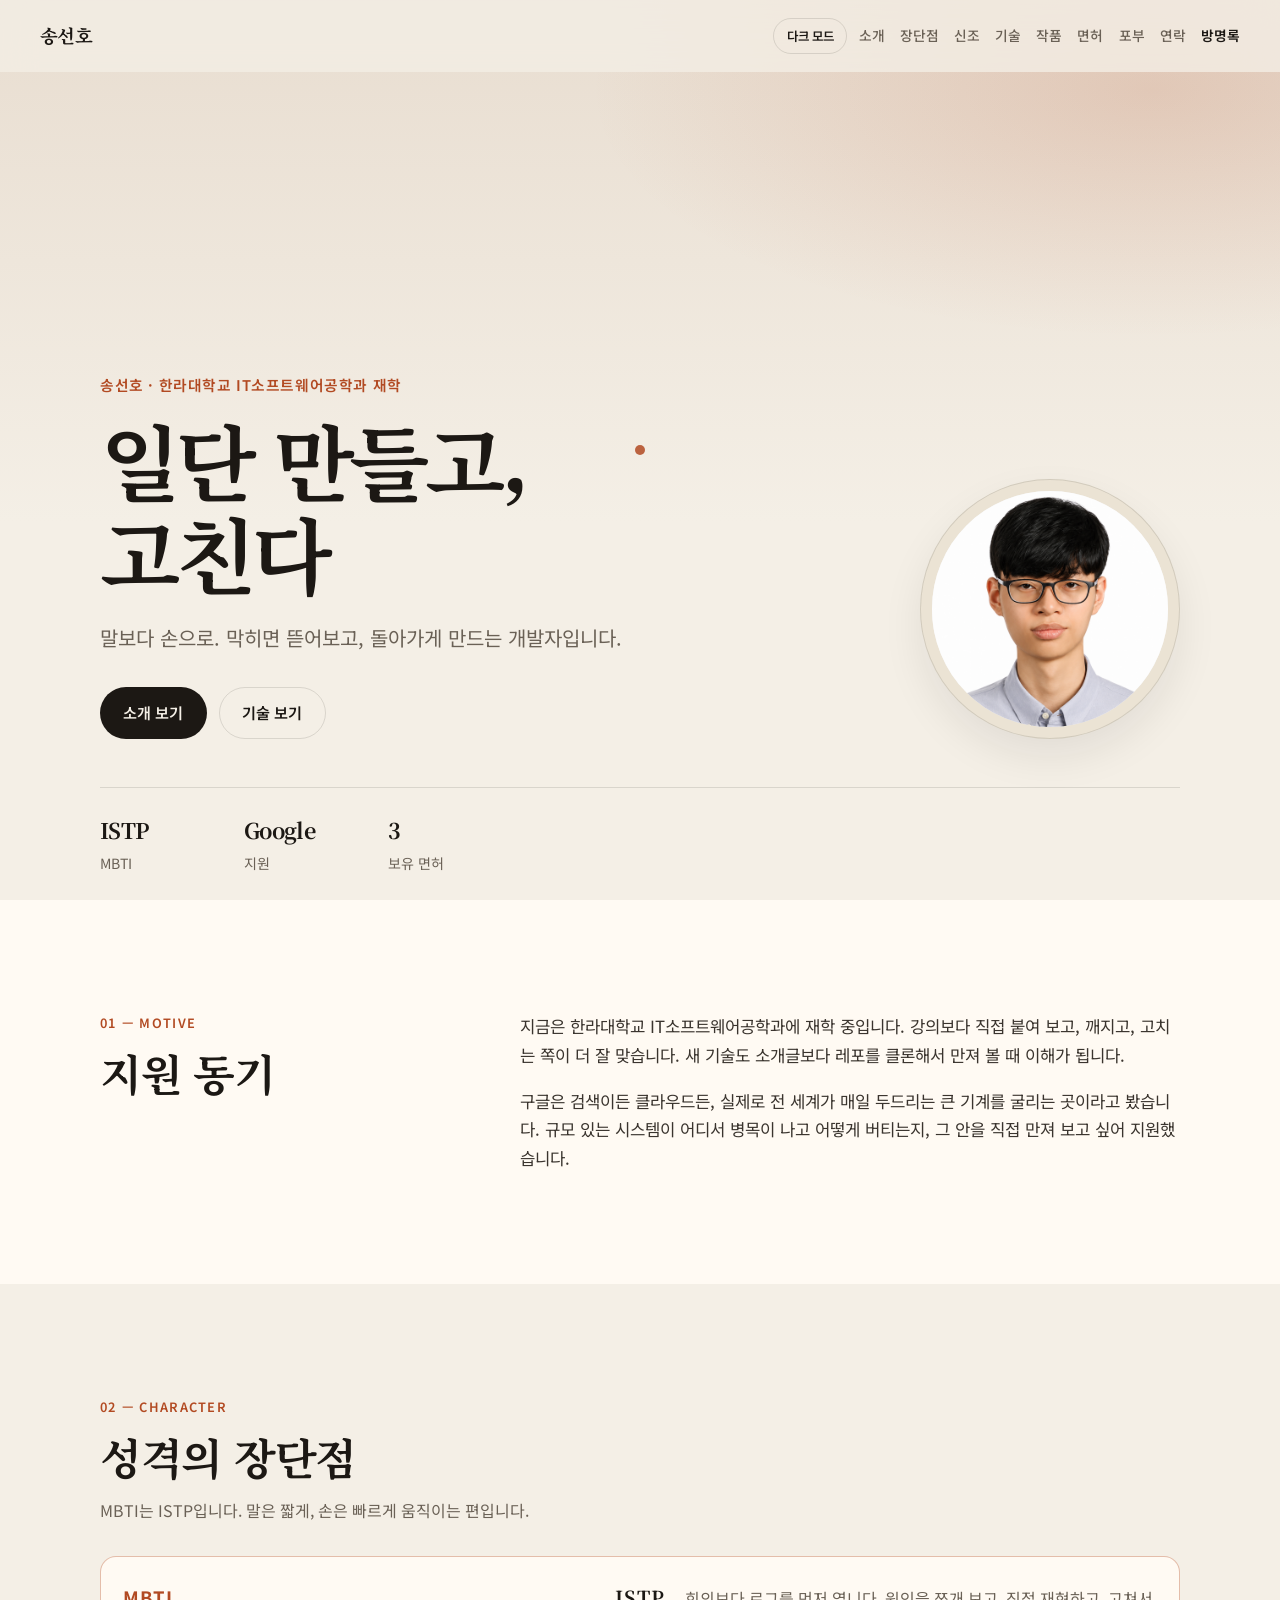
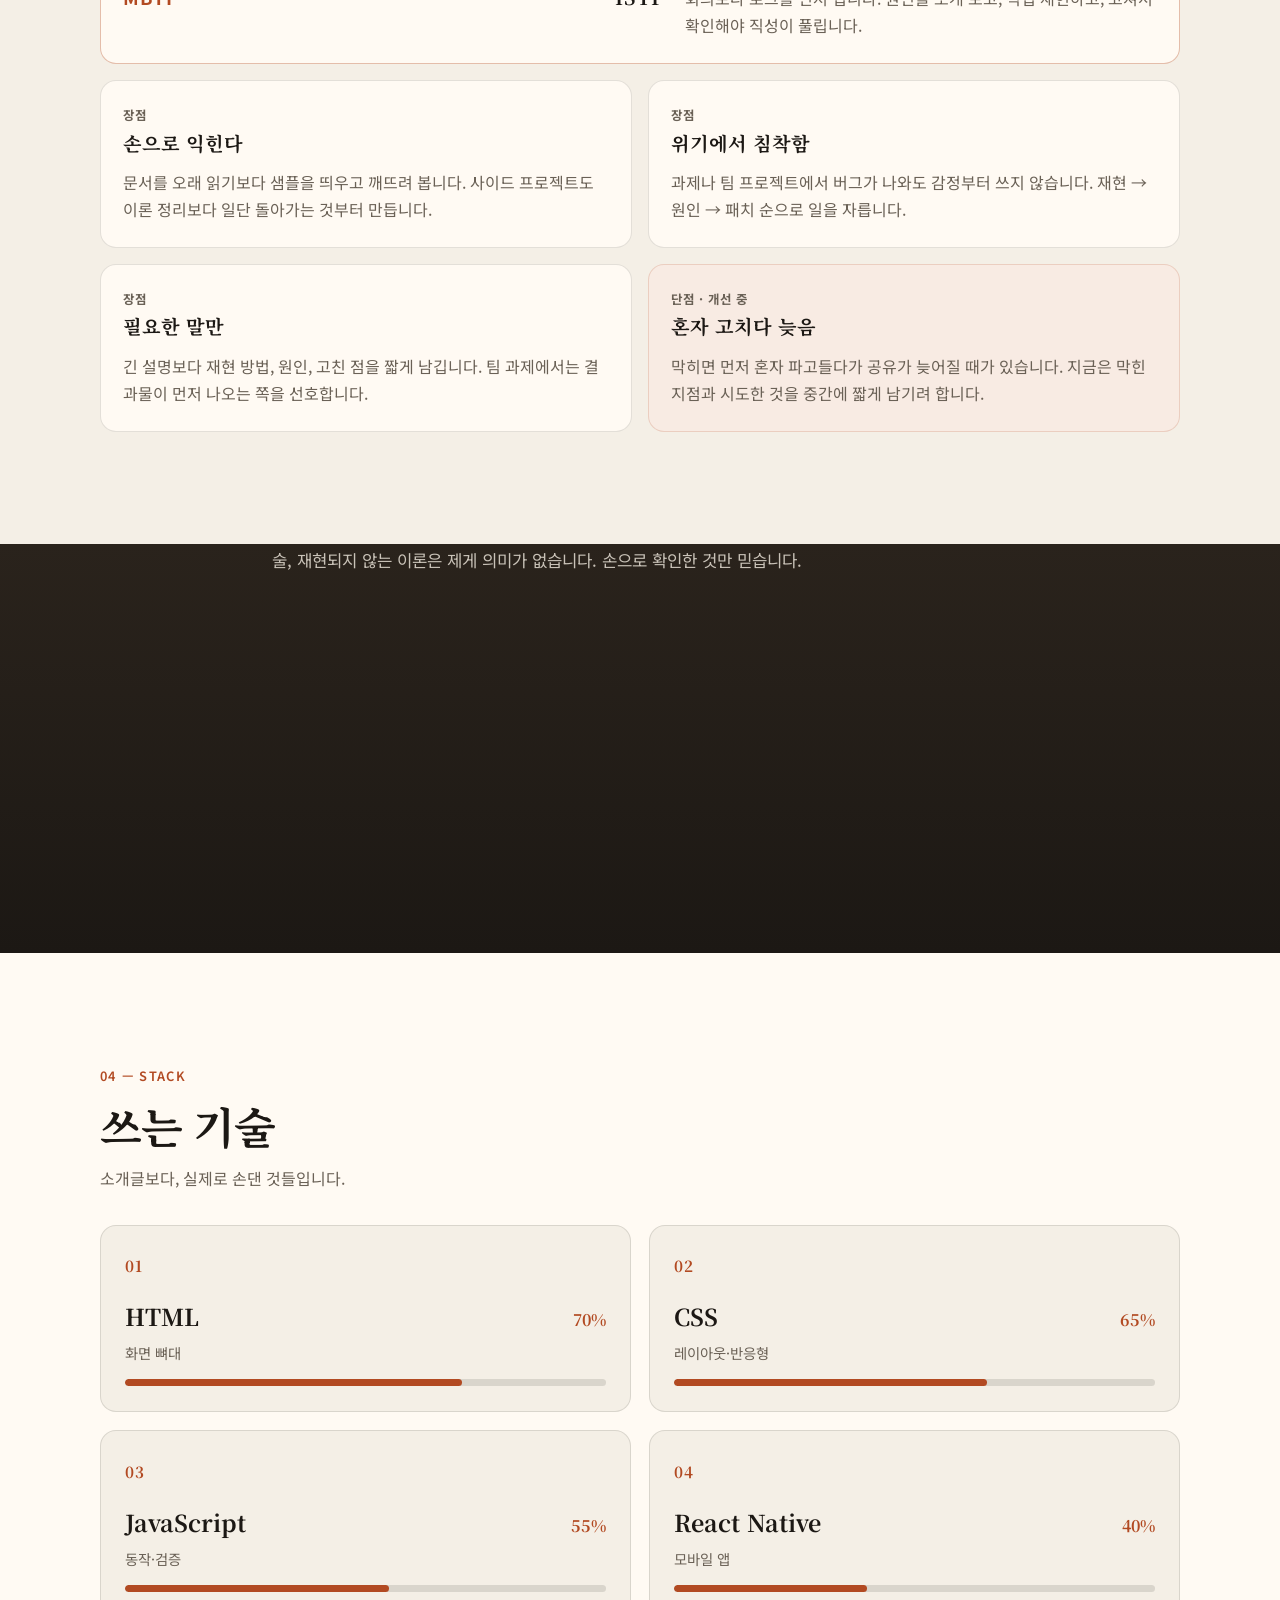
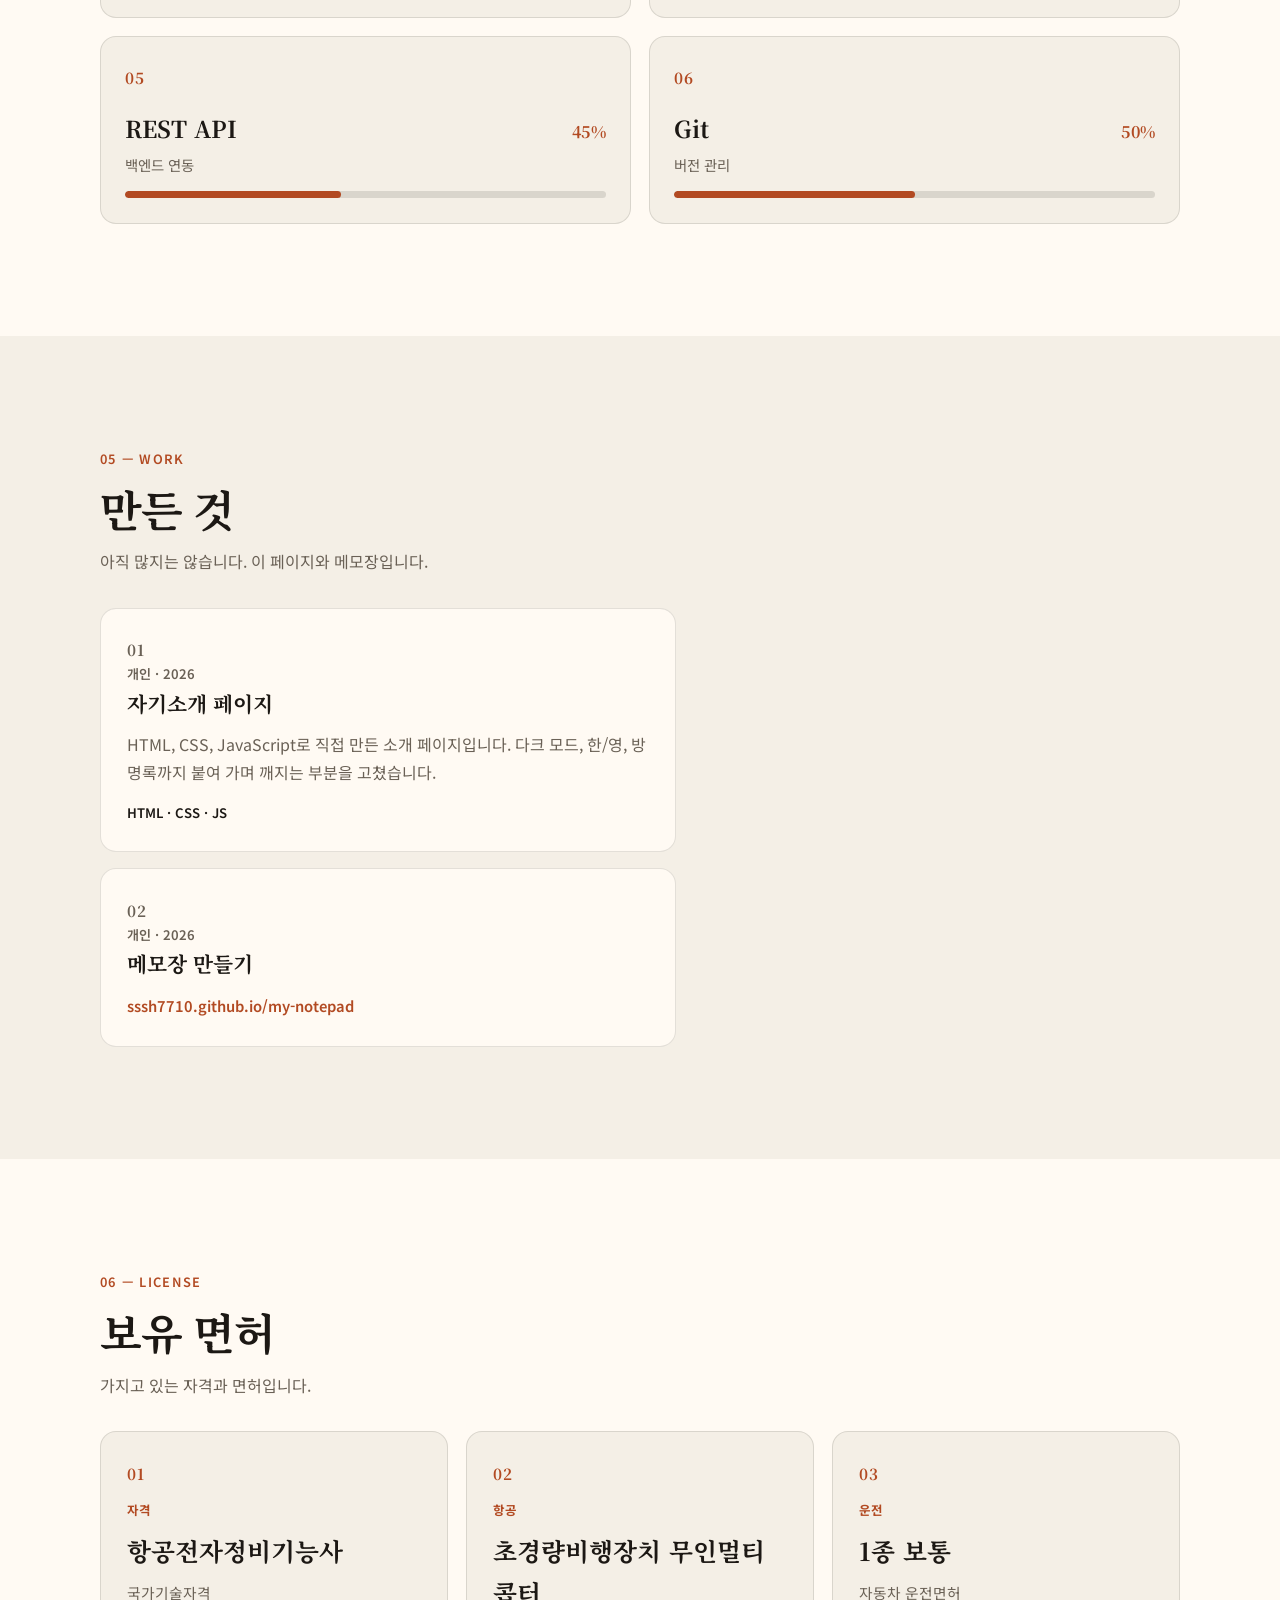
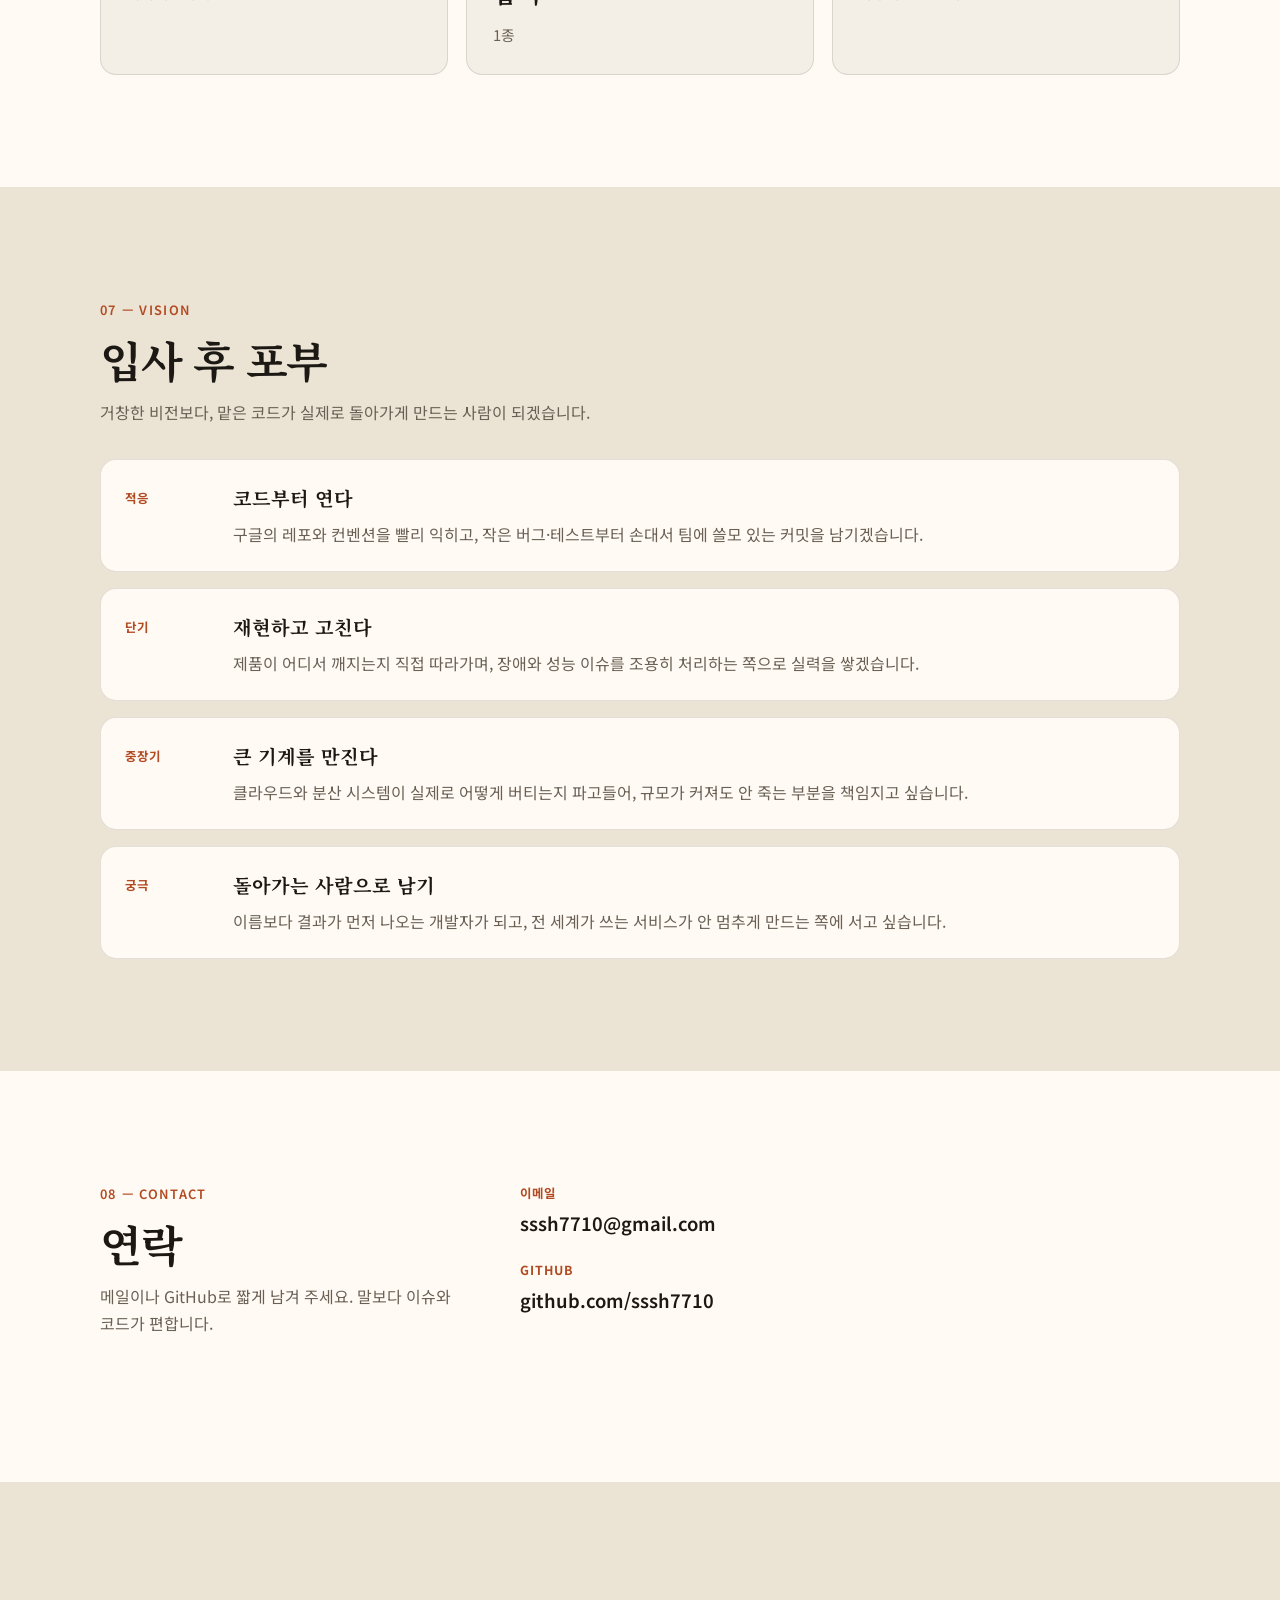
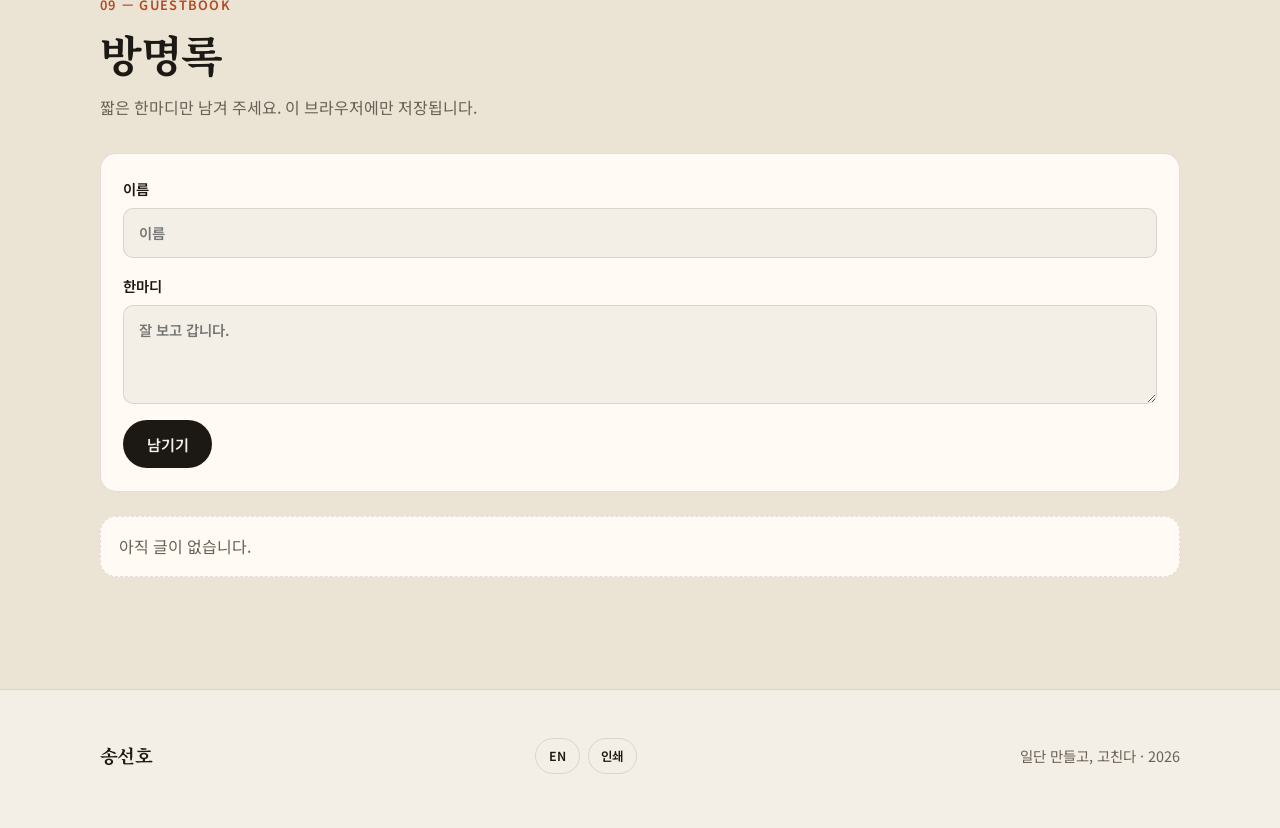
==== commit 83a03744: "Sync homepage with latest uploaded intro.html" ====
--- a/index.html
+++ b/index.html
@@ -1,350 +1,356 @@
 <!DOCTYPE html>
 <html lang="ko">
 <head>
-    <meta charset="UTF-8">
-    <meta name="viewport" content="width=device-width, initial-scale=1.0">
-    <title>송선호 — 소프트웨어 개발자</title>
-    <meta name="description" content="말보다 코드로, 일단 만들고 고치는 소프트웨어 개발자 송선호입니다." />
-    <script>
-      (function () {
-        var saved = localStorage.getItem("theme");
-        var theme = saved || (window.matchMedia("(prefers-color-scheme: dark)").matches ? "dark" : "light");
-        document.documentElement.setAttribute("data-theme", theme);
-        document.documentElement.setAttribute("data-lang", localStorage.getItem("lang") || "ko");
-      })();
-    </script>
-    <link rel="preconnect" href="https://fonts.googleapis.com" />
-    <link rel="preconnect" href="https://fonts.gstatic.com" crossorigin />
-    <link href="https://fonts.googleapis.com/css2?family=Noto+Sans+KR:wght@400;500;600;700&family=Noto+Serif+KR:wght@500;600;700&display=swap" rel="stylesheet" />
-    <link rel="stylesheet" href="intro.css">
+  <meta charset="UTF-8" />
+  <meta name="viewport" content="width=device-width, initial-scale=1.0" />
+  <title>송선호 — 소프트웨어 개발자</title>
+  <meta name="description" content="말보다 코드로, 일단 만들고 고치는 소프트웨어 개발자 송선호입니다." />
+  <script>
+    (function () {
+      var saved = localStorage.getItem("theme");
+      var theme = saved || (window.matchMedia("(prefers-color-scheme: dark)").matches ? "dark" : "light");
+      document.documentElement.setAttribute("data-theme", theme);
+      document.documentElement.setAttribute("data-lang", localStorage.getItem("lang") || "ko");
+    })();
+  </script>
+  <link rel="preconnect" href="https://fonts.googleapis.com" />
+  <link rel="preconnect" href="https://fonts.gstatic.com" crossorigin />
+  <link href="https://fonts.googleapis.com/css2?family=Noto+Sans+KR:wght@400;500;600;700&family=Noto+Serif+KR:wght@500;600;700&display=swap" rel="stylesheet" />
+  <link rel="stylesheet" href="intro.css" />
 </head>
 <body>
-    <div class="progress-bar" aria-hidden="true"><span></span></div>
-    <div class="cursor-dot" aria-hidden="true"></div>
-
-    <header class="site-header">
-      <a class="logo" href="#top">송선호</a>
-      <div class="header-end">
-        <button class="theme-toggle" type="button" aria-label="다크 모드로 바꾸기">
-          <span class="theme-toggle-sun" data-i18n="theme.light">라이트 모드</span>
-          <span class="theme-toggle-moon" data-i18n="theme.dark">다크 모드</span>
-        </button>
-        <button class="nav-toggle" type="button" aria-label="메뉴 열기" aria-expanded="false">
-          <span></span><span></span>
-        </button>
-        <nav class="site-nav" aria-label="주요 메뉴">
-          <a href="#motive" data-i18n="nav.motive">소개</a>
-          <a href="#traits" data-i18n="nav.traits">장단점</a>
-          <a href="#motto" data-i18n="nav.motto">신조</a>
-          <a href="#skills" data-i18n="nav.skills">기술</a>
-          <a href="#works" data-i18n="nav.works">작품</a>
-          <a href="#licenses" data-i18n="nav.licenses">면허</a>
-          <a href="#vision" data-i18n="nav.vision">포부</a>
-          <a href="#contact" data-i18n="nav.contact">연락</a>
-          <a href="#guest" data-i18n="nav.guest">방명록</a>
-        </nav>
-      </div>
-    </header>
-
-    <main id="top">
-      <section class="hero">
-        <div class="hero-inner">
-          <div class="hero-copy">
-            <p class="hero-kicker" data-i18n="hero.kicker">송선호 · 한라대학교 IT소프트웨어공학과 재학</p>
-            <h1>
-              <span data-i18n="hero.line1">일단 만들고,</span>
-              <span data-i18n="hero.line2">고친다</span>
-            </h1>
-            <p class="hero-lead" data-i18n="hero.lead">
-              말보다 손으로. 막히면 뜯어보고, 돌아가게 만드는 개발자입니다.
-            </p>
-            <div class="hero-cta">
-              <a class="btn btn-primary" href="#motive" data-i18n="hero.about">소개 보기</a>
-              <a class="btn btn-ghost" href="#skills" data-i18n="hero.skills">기술 보기</a>
+  <div class="progress-bar" aria-hidden="true"><span></span></div>
+  <div class="cursor-dot" aria-hidden="true"></div>
+
+  <header class="site-header">
+    <a class="logo" href="#top">송선호</a>
+    <div class="header-end">
+      <button class="theme-toggle" type="button" aria-label="다크 모드로 바꾸기">
+        <span class="theme-toggle-sun" data-i18n="theme.light">라이트 모드</span>
+        <span class="theme-toggle-moon" data-i18n="theme.dark">다크 모드</span>
+      </button>
+      <button class="nav-toggle" type="button" aria-label="메뉴 열기" aria-expanded="false">
+        <span></span><span></span>
+      </button>
+      <nav class="site-nav" aria-label="주요 메뉴">
+        <a href="#motive" data-i18n="nav.motive">소개</a>
+        <a href="#traits" data-i18n="nav.traits">장단점</a>
+        <a href="#motto" data-i18n="nav.motto">신조</a>
+        <a href="#skills" data-i18n="nav.skills">기술</a>
+        <a href="#works" data-i18n="nav.works">작품</a>
+        <a href="#licenses" data-i18n="nav.licenses">면허</a>
+        <a href="#vision" data-i18n="nav.vision">포부</a>
+        <a href="#contact" data-i18n="nav.contact">연락</a>
+        <a href="#guest" data-i18n="nav.guest">방명록</a>
+      </nav>
+    </div>
+  </header>
+
+  <main id="top">
+    <section class="hero">
+      <div class="hero-inner">
+        <div class="hero-copy">
+          <p class="hero-kicker" data-i18n="hero.kicker">송선호 · 한라대학교 IT소프트웨어공학과 재학</p>
+          <h1>
+            <span data-i18n="hero.line1">일단 만들고,</span>
+            <span data-i18n="hero.line2">고친다</span>
+          </h1>
+          <p class="hero-lead" data-i18n="hero.lead">
+            말보다 손으로. 막히면 뜯어보고, 돌아가게 만드는 개발자입니다.
+          </p>
+          <div class="hero-cta">
+            <a class="btn btn-primary" href="#motive" data-i18n="hero.about">소개 보기</a>
+            <a class="btn btn-ghost" href="#skills" data-i18n="hero.skills">기술 보기</a>
+          </div>
+        </div>
+        <figure class="profile-photo">
+          <img src="profile.png?v=2" alt="송선호 프로필 사진" />
+          <figcaption class="profile-fallback">
+            <span>송</span>
+            <small data-i18n="photo.hint">profile.png 를 이 폴더에 넣으면 사진이 바뀝니다</small>
+          </figcaption>
+        </figure>
+      </div>
+      <ul class="hero-meta" aria-label="핵심 이력">
+        <li><strong>ISTP</strong><span data-i18n="meta.mbtiLabel">MBTI</span></li>
+        <li><strong>Google</strong><span data-i18n="meta.companyLabel">지원</span></li>
+        <li><strong>3</strong><span data-i18n="meta.licenseLabel">보유 면허</span></li>
+      </ul>
+    </section>
+
+    <section id="motive" class="section motive">
+      <div class="container split">
+        <div class="section-head">
+          <p class="eyebrow">01 — Motive</p>
+          <h2 data-i18n="motive.title">지원 동기</h2>
+        </div>
+        <div class="prose reveal">
+          <p data-i18n="motive.p1">
+            지금은 한라대학교 IT소프트웨어공학과에 재학 중입니다.
+            강의보다 직접 붙여 보고, 깨지고, 고치는 쪽이 더 잘 맞습니다.
+            새 기술도 소개글보다 레포를 클론해서 만져 볼 때 이해가 됩니다.
+          </p>
+          <p data-i18n="motive.p2">
+            구글은 검색이든 클라우드든, 실제로 전 세계가 매일 두드리는 큰 기계를 굴리는 곳이라고 봤습니다.
+            규모 있는 시스템이 어디서 병목이 나고 어떻게 버티는지, 그 안을 직접 만져 보고 싶어 지원했습니다.
+          </p>
+        </div>
+      </div>
+    </section>
+
+    <section id="traits" class="section traits">
+      <div class="container">
+        <div class="section-head">
+          <p class="eyebrow">02 — Character</p>
+          <h2 data-i18n="traits.title">성격의 장단점</h2>
+          <p class="section-lead" data-i18n="traits.lead">MBTI는 ISTP입니다. 말은 짧게, 손은 빠르게 움직이는 편입니다.</p>
+        </div>
+
+        <div class="trait-grid">
+          <article class="trait-card trait-card--mbti reveal">
+            <p class="trait-label">MBTI</p>
+            <h3>ISTP</h3>
+            <p data-i18n="traits.mbti">회의보다 로그를 먼저 엽니다. 원인을 쪼개 보고, 직접 재현하고, 고쳐서 확인해야 직성이 풀립니다.</p>
+          </article>
+          <article class="trait-card reveal">
+            <p class="trait-label" data-i18n="traits.plus">장점</p>
+            <h3 data-i18n="traits.t1">손으로 익힌다</h3>
+            <p data-i18n="traits.d1">문서를 오래 읽기보다 샘플을 띄우고 깨뜨려 봅니다. 사이드 프로젝트도 이론 정리보다 일단 돌아가는 것부터 만듭니다.</p>
+          </article>
+          <article class="trait-card reveal">
+            <p class="trait-label" data-i18n="traits.plus">장점</p>
+            <h3 data-i18n="traits.t2">위기에서 침착함</h3>
+            <p data-i18n="traits.d2">과제나 팀 프로젝트에서 버그가 나와도 감정부터 쓰지 않습니다. 재현 → 원인 → 패치 순으로 일을 자릅니다.</p>
+          </article>
+          <article class="trait-card reveal">
+            <p class="trait-label" data-i18n="traits.plus">장점</p>
+            <h3 data-i18n="traits.t3">필요한 말만</h3>
+            <p data-i18n="traits.d3">긴 설명보다 재현 방법, 원인, 고친 점을 짧게 남깁니다. 팀 과제에서는 결과물이 먼저 나오는 쪽을 선호합니다.</p>
+          </article>
+          <article class="trait-card trait-card--note reveal">
+            <p class="trait-label" data-i18n="traits.minus">단점 · 개선 중</p>
+            <h3 data-i18n="traits.t4">혼자 고치다 늦음</h3>
+            <p data-i18n="traits.d4">막히면 먼저 혼자 파고들다가 공유가 늦어질 때가 있습니다. 지금은 막힌 지점과 시도한 것을 중간에 짧게 남기려 합니다.</p>
+          </article>
+        </div>
+      </div>
+    </section>
+
+    <section id="motto" class="section motto">
+      <div class="motto-shift">
+        <div class="container motto-inner reveal">
+        <p class="eyebrow">03 — Motto</p>
+        <blockquote>
+          <p data-i18n="motto.quote">일단 만들고, 고친다</p>
+        </blockquote>
+        <p class="motto-body" data-i18n="motto.body">
+          완벽한 설계를 오래 그리는 것보다, 돌아가는 것을 먼저 두고 깨진 부분을 고치는 쪽이 맞습니다.
+          쓰지 않는 기술, 재현되지 않는 이론은 제게 의미가 없습니다. 손으로 확인한 것만 믿습니다.
+        </p>
+        </div>
+      </div>
+    </section>
+
+    <section id="skills" class="section skills">
+      <div class="container">
+        <div class="section-head">
+          <p class="eyebrow">04 — Stack</p>
+          <h2 data-i18n="skills.title">쓰는 기술</h2>
+          <p class="section-lead" data-i18n="skills.lead">소개글보다, 실제로 손댄 것들입니다.</p>
+        </div>
+        <ul class="skill-grid">
+          <li class="reveal">
+            <p class="card-num">01</p>
+            <div class="skill-top"><strong>HTML</strong><b class="skill-num" data-count="70">0%</b></div>
+            <span class="skill-note" data-i18n="skill.html">화면 뼈대</span>
+            <div class="skill-bar" style="--level: 70%" role="meter" aria-valuemin="0" aria-valuemax="100" aria-valuenow="70"><i></i></div>
+          </li>
+          <li class="reveal">
+            <p class="card-num">02</p>
+            <div class="skill-top"><strong>CSS</strong><b class="skill-num" data-count="65">0%</b></div>
+            <span class="skill-note" data-i18n="skill.css">레이아웃·반응형</span>
+            <div class="skill-bar" style="--level: 65%" role="meter" aria-valuemin="0" aria-valuemax="100" aria-valuenow="65"><i></i></div>
+          </li>
+          <li class="reveal">
+            <p class="card-num">03</p>
+            <div class="skill-top"><strong>JavaScript</strong><b class="skill-num" data-count="55">0%</b></div>
+            <span class="skill-note" data-i18n="skill.js">동작·검증</span>
+            <div class="skill-bar" style="--level: 55%" role="meter" aria-valuemin="0" aria-valuemax="100" aria-valuenow="55"><i></i></div>
+          </li>
+          <li class="reveal">
+            <p class="card-num">04</p>
+            <div class="skill-top"><strong>React Native</strong><b class="skill-num" data-count="40">0%</b></div>
+            <span class="skill-note" data-i18n="skill.rn">모바일 앱</span>
+            <div class="skill-bar" style="--level: 40%" role="meter" aria-valuemin="0" aria-valuemax="100" aria-valuenow="40"><i></i></div>
+          </li>
+          <li class="reveal">
+            <p class="card-num">05</p>
+            <div class="skill-top"><strong>REST API</strong><b class="skill-num" data-count="45">0%</b></div>
+            <span class="skill-note" data-i18n="skill.api">백엔드 연동</span>
+            <div class="skill-bar" style="--level: 45%" role="meter" aria-valuemin="0" aria-valuemax="100" aria-valuenow="45"><i></i></div>
+          </li>
+          <li class="reveal">
+            <p class="card-num">06</p>
+            <div class="skill-top"><strong>Git</strong><b class="skill-num" data-count="50">0%</b></div>
+            <span class="skill-note" data-i18n="skill.git">버전 관리</span>
+            <div class="skill-bar" style="--level: 50%" role="meter" aria-valuemin="0" aria-valuemax="100" aria-valuenow="50"><i></i></div>
+          </li>
+        </ul>
+      </div>
+    </section>
+
+    <section id="works" class="section works">
+      <div class="container">
+        <div class="section-head">
+          <p class="eyebrow">05 — Work</p>
+          <h2 data-i18n="works.title">만든 것</h2>
+          <p class="section-lead" data-i18n="works.lead">아직 많지는 않습니다. 이 페이지와 메모장입니다.</p>
+        </div>
+        <ul class="work-grid">
+          <li class="reveal">
+            <p class="card-num">01</p>
+            <p class="work-meta" data-i18n="works.a.meta">개인 · 2026</p>
+            <h3 data-i18n="works.a.name">자기소개 페이지</h3>
+            <p data-i18n="works.a.body">HTML, CSS, JavaScript로 직접 만든 소개 페이지입니다. 다크 모드, 한/영, 방명록까지 붙여 가며 깨지는 부분을 고쳤습니다.</p>
+            <p class="work-tags">HTML · CSS · JS</p>
+          </li>
+          <li class="reveal">
+            <p class="card-num">02</p>
+            <p class="work-meta" data-i18n="works.b.meta">개인 · 2026</p>
+            <h3><a data-i18n="works.b.name" href="https://sssh7710.github.io/my-notepad/" target="_blank" rel="noopener noreferrer">메모장 만들기</a></h3>
+            <p><a class="work-link" href="https://sssh7710.github.io/my-notepad/" target="_blank" rel="noopener noreferrer">sssh7710.github.io/my-notepad</a></p>
+          </li>
+        </ul>
+      </div>
+    </section>
+
+    <section id="licenses" class="section licenses">
+      <div class="container">
+        <div class="section-head">
+          <p class="eyebrow">06 — License</p>
+          <h2 data-i18n="licenses.title">보유 면허</h2>
+          <p class="section-lead" data-i18n="licenses.lead">가지고 있는 자격과 면허입니다.</p>
+        </div>
+        <ul class="license-grid">
+          <li class="reveal">
+            <p class="card-num">01</p>
+            <p class="license-label" data-i18n="licenses.a.slot">자격</p>
+            <h3 data-i18n="licenses.a.name">항공전자정비기능사</h3>
+            <p data-i18n="licenses.a.meta">국가기술자격</p>
+          </li>
+          <li class="reveal">
+            <p class="card-num">02</p>
+            <p class="license-label" data-i18n="licenses.b.slot">항공</p>
+            <h3 data-i18n="licenses.b.name">초경량비행장치 무인멀티콥터</h3>
+            <p data-i18n="licenses.b.meta">1종</p>
+          </li>
+          <li class="reveal">
+            <p class="card-num">03</p>
+            <p class="license-label" data-i18n="licenses.c.slot">운전</p>
+            <h3 data-i18n="licenses.c.name">1종 보통</h3>
+            <p data-i18n="licenses.c.meta">자동차 운전면허</p>
+          </li>
+        </ul>
+      </div>
+    </section>
+
+    <section id="vision" class="section vision">
+      <div class="container">
+        <div class="section-head">
+          <p class="eyebrow">07 — Vision</p>
+          <h2 data-i18n="vision.title">입사 후 포부</h2>
+          <p class="section-lead" data-i18n="vision.lead">거창한 비전보다, 맡은 코드가 실제로 돌아가게 만드는 사람이 되겠습니다.</p>
+        </div>
+
+        <ul class="vision-list">
+          <li class="reveal">
+            <span data-i18n="vision.l1">적응</span>
+            <div>
+              <h3 data-i18n="vision.h1">코드부터 연다</h3>
+              <p data-i18n="vision.p1">구글의 레포와 컨벤션을 빨리 익히고, 작은 버그·테스트부터 손대서 팀에 쓸모 있는 커밋을 남기겠습니다.</p>
             </div>
-          </div>
-          <figure class="profile-photo">
-            <img src="profile.png?v=2" alt="송선호 프로필 사진" />
-            <figcaption class="profile-fallback">
-              <span>송</span>
-              <small data-i18n="photo.hint">profile.png 를 이 폴더에 넣으면 사진이 바뀝니다</small>
-            </figcaption>
-          </figure>
-        </div>
-        <ul class="hero-meta" aria-label="핵심 이력">
-          <li><strong>ISTP</strong><span data-i18n="meta.mbtiLabel">MBTI</span></li>
-          <li><strong>Google</strong><span data-i18n="meta.companyLabel">지원</span></li>
-          <li><strong>3</strong><span data-i18n="meta.licenseLabel">보유 면허</span></li>
-        </ul>
-      </section>
-
-      <section id="motive" class="section motive">
-        <div class="container split">
-          <div class="section-head">
-            <p class="eyebrow">01 — Motive</p>
-            <h2 data-i18n="motive.title">지원 동기</h2>
-          </div>
-          <div class="prose reveal">
-            <p data-i18n="motive.p1">
-              지금은 한라대학교 IT소프트웨어공학과에 재학 중입니다.
-              강의보다 직접 붙여 보고, 깨지고, 고치는 쪽이 더 잘 맞습니다.
-              새 기술도 소개글보다 레포를 클론해서 만져 볼 때 이해가 됩니다.
-            </p>
-            <p data-i18n="motive.p2">
-              구글은 검색이든 클라우드든, 실제로 전 세계가 매일 두드리는 큰 기계를 굴리는 곳이라고 봤습니다.
-              규모 있는 시스템이 어디서 병목이 나고 어떻게 버티는지, 그 안을 직접 만져 보고 싶어 지원했습니다.
-            </p>
-          </div>
-        </div>
-      </section>
-
-      <section id="traits" class="section traits">
-        <div class="container">
-          <div class="section-head">
-            <p class="eyebrow">02 — Character</p>
-            <h2 data-i18n="traits.title">성격의 장단점</h2>
-            <p class="section-lead" data-i18n="traits.lead">MBTI는 ISTP입니다. 말은 짧게, 손은 빠르게 움직이는 편입니다.</p>
-          </div>
-
-          <div class="trait-grid">
-            <article class="trait-card trait-card--mbti reveal">
-              <p class="trait-label">MBTI</p>
-              <h3>ISTP</h3>
-              <p data-i18n="traits.mbti">회의보다 로그를 먼저 엽니다. 원인을 쪼개 보고, 직접 재현하고, 고쳐서 확인해야 직성이 풀립니다.</p>
-            </article>
-            <article class="trait-card reveal">
-              <p class="trait-label" data-i18n="traits.plus">장점</p>
-              <h3 data-i18n="traits.t1">손으로 익힌다</h3>
-              <p data-i18n="traits.d1">문서를 오래 읽기보다 샘플을 띄우고 깨뜨려 봅니다. 사이드 프로젝트도 이론 정리보다 일단 돌아가는 것부터 만듭니다.</p>
-            </article>
-            <article class="trait-card reveal">
-              <p class="trait-label" data-i18n="traits.plus">장점</p>
-              <h3 data-i18n="traits.t2">위기에서 침착함</h3>
-              <p data-i18n="traits.d2">과제나 팀 프로젝트에서 버그가 나와도 감정부터 쓰지 않습니다. 재현 → 원인 → 패치 순으로 일을 자릅니다.</p>
-            </article>
-            <article class="trait-card reveal">
-              <p class="trait-label" data-i18n="traits.plus">장점</p>
-              <h3 data-i18n="traits.t3">필요한 말만</h3>
-              <p data-i18n="traits.d3">긴 설명보다 재현 방법, 원인, 고친 점을 짧게 남깁니다. 팀 과제에서는 결과물이 먼저 나오는 쪽을 선호합니다.</p>
-            </article>
-            <article class="trait-card trait-card--note reveal">
-              <p class="trait-label" data-i18n="traits.minus">단점 · 개선 중</p>
-              <h3 data-i18n="traits.t4">혼자 고치다 늦음</h3>
-              <p data-i18n="traits.d4">막히면 먼저 혼자 파고들다가 공유가 늦어질 때가 있습니다. 지금은 막힌 지점과 시도한 것을 중간에 짧게 남기려 합니다.</p>
-            </article>
-          </div>
-        </div>
-      </section>
-
-      <section id="motto" class="section motto">
-        <div class="motto-shift">
-          <div class="container motto-inner reveal">
-          <p class="eyebrow">03 — Motto</p>
-          <blockquote>
-            <p data-i18n="motto.quote">일단 만들고, 고친다</p>
-          </blockquote>
-          <p class="motto-body" data-i18n="motto.body">
-            완벽한 설계를 오래 그리는 것보다, 돌아가는 것을 먼저 두고 깨진 부분을 고치는 쪽이 맞습니다.
-            쓰지 않는 기술, 재현되지 않는 이론은 제게 의미가 없습니다. 손으로 확인한 것만 믿습니다.
-          </p>
-          </div>
-        </div>
-      </section>
-
-      <section id="skills" class="section skills">
-        <div class="container">
-          <div class="section-head">
-            <p class="eyebrow">04 — Stack</p>
-            <h2 data-i18n="skills.title">쓰는 기술</h2>
-            <p class="section-lead" data-i18n="skills.lead">소개글보다, 실제로 손댄 것들입니다.</p>
-          </div>
-          <ul class="skill-grid">
-            <li class="reveal">
-              <p class="card-num">01</p>
-              <div class="skill-top"><strong>HTML</strong><b class="skill-num" data-count="70">0%</b></div>
-              <span class="skill-note" data-i18n="skill.html">화면 뼈대</span>
-              <div class="skill-bar" style="--level: 70%" role="meter" aria-valuemin="0" aria-valuemax="100" aria-valuenow="70"><i></i></div>
-            </li>
-            <li class="reveal">
-              <p class="card-num">02</p>
-              <div class="skill-top"><strong>CSS</strong><b class="skill-num" data-count="65">0%</b></div>
-              <span class="skill-note" data-i18n="skill.css">레이아웃·반응형</span>
-              <div class="skill-bar" style="--level: 65%" role="meter" aria-valuemin="0" aria-valuemax="100" aria-valuenow="65"><i></i></div>
-            </li>
-            <li class="reveal">
-              <p class="card-num">03</p>
-              <div class="skill-top"><strong>JavaScript</strong><b class="skill-num" data-count="55">0%</b></div>
-              <span class="skill-note" data-i18n="skill.js">동작·검증</span>
-              <div class="skill-bar" style="--level: 55%" role="meter" aria-valuemin="0" aria-valuemax="100" aria-valuenow="55"><i></i></div>
-            </li>
-            <li class="reveal">
-              <p class="card-num">04</p>
-              <div class="skill-top"><strong>React Native</strong><b class="skill-num" data-count="40">0%</b></div>
-              <span class="skill-note" data-i18n="skill.rn">모바일 앱</span>
-              <div class="skill-bar" style="--level: 40%" role="meter" aria-valuemin="0" aria-valuemax="100" aria-valuenow="40"><i></i></div>
-            </li>
-            <li class="reveal">
-              <p class="card-num">05</p>
-              <div class="skill-top"><strong>REST API</strong><b class="skill-num" data-count="45">0%</b></div>
-              <span class="skill-note" data-i18n="skill.api">백엔드 연동</span>
-              <div class="skill-bar" style="--level: 45%" role="meter" aria-valuemin="0" aria-valuemax="100" aria-valuenow="45"><i></i></div>
-            </li>
-            <li class="reveal">
-              <p class="card-num">06</p>
-              <div class="skill-top"><strong>Git</strong><b class="skill-num" data-count="50">0%</b></div>
-              <span class="skill-note" data-i18n="skill.git">버전 관리</span>
-              <div class="skill-bar" style="--level: 50%" role="meter" aria-valuemin="0" aria-valuemax="100" aria-valuenow="50"><i></i></div>
-            </li>
-          </ul>
-        </div>
-      </section>
-
-      <section id="works" class="section works">
-        <div class="container">
-          <div class="section-head">
-            <p class="eyebrow">05 — Work</p>
-            <h2 data-i18n="works.title">만든 것</h2>
-            <p class="section-lead" data-i18n="works.lead">아직 많지는 않습니다. 지금 보고 있는 이 페이지부터입니다.</p>
-          </div>
-          <ul class="work-grid">
-            <li class="reveal">
-              <p class="card-num">01</p>
-              <p class="work-meta" data-i18n="works.a.meta">개인 · 2026</p>
-              <h3 data-i18n="works.a.name">자기소개 페이지</h3>
-              <p data-i18n="works.a.body">HTML, CSS, JavaScript로 직접 만든 소개 페이지입니다. 다크 모드, 한/영, 방명록까지 붙여 가며 깨지는 부분을 고쳤습니다.</p>
-              <p class="work-tags">HTML · CSS · JS</p>
-            </li>
-          </ul>
-        </div>
-      </section>
-
-      <section id="licenses" class="section licenses">
-        <div class="container">
-          <div class="section-head">
-            <p class="eyebrow">06 — License</p>
-            <h2 data-i18n="licenses.title">보유 면허</h2>
-            <p class="section-lead" data-i18n="licenses.lead">가지고 있는 자격과 면허입니다.</p>
-          </div>
-          <ul class="license-grid">
-            <li class="reveal">
-              <p class="card-num">01</p>
-              <p class="license-label" data-i18n="licenses.a.slot">자격</p>
-              <h3 data-i18n="licenses.a.name">항공전자정비기능사</h3>
-              <p data-i18n="licenses.a.meta">국가기술자격</p>
-            </li>
-            <li class="reveal">
-              <p class="card-num">02</p>
-              <p class="license-label" data-i18n="licenses.b.slot">항공</p>
-              <h3 data-i18n="licenses.b.name">초경량비행장치 무인멀티콥터</h3>
-              <p data-i18n="licenses.b.meta">1종</p>
-            </li>
-            <li class="reveal">
-              <p class="card-num">03</p>
-              <p class="license-label" data-i18n="licenses.c.slot">운전</p>
-              <h3 data-i18n="licenses.c.name">1종 보통</h3>
-              <p data-i18n="licenses.c.meta">자동차 운전면허</p>
-            </li>
-          </ul>
-        </div>
-      </section>
-
-      <section id="vision" class="section vision">
-        <div class="container">
-          <div class="section-head">
-            <p class="eyebrow">07 — Vision</p>
-            <h2 data-i18n="vision.title">입사 후 포부</h2>
-            <p class="section-lead" data-i18n="vision.lead">거창한 비전보다, 맡은 코드가 실제로 돌아가게 만드는 사람이 되겠습니다.</p>
-          </div>
-
-          <ul class="vision-list">
-            <li class="reveal">
-              <span data-i18n="vision.l1">적응</span>
-              <div>
-                <h3 data-i18n="vision.h1">코드부터 연다</h3>
-                <p data-i18n="vision.p1">구글의 레포와 컨벤션을 빨리 익히고, 작은 버그·테스트부터 손대서 팀에 쓸모 있는 커밋을 남기겠습니다.</p>
-              </div>
-            </li>
-            <li class="reveal">
-              <span data-i18n="vision.l2">단기</span>
-              <div>
-                <h3 data-i18n="vision.h2">재현하고 고친다</h3>
-                <p data-i18n="vision.p2">제품이 어디서 깨지는지 직접 따라가며, 장애와 성능 이슈를 조용히 처리하는 쪽으로 실력을 쌓겠습니다.</p>
-              </div>
-            </li>
-            <li class="reveal">
-              <span data-i18n="vision.l3">중장기</span>
-              <div>
-                <h3 data-i18n="vision.h3">큰 기계를 만진다</h3>
-                <p data-i18n="vision.p3">클라우드와 분산 시스템이 실제로 어떻게 버티는지 파고들어, 규모가 커져도 안 죽는 부분을 책임지고 싶습니다.</p>
-              </div>
-            </li>
-            <li class="reveal">
-              <span data-i18n="vision.l4">궁극</span>
-              <div>
-                <h3 data-i18n="vision.h4">돌아가는 사람으로 남기</h3>
-                <p data-i18n="vision.p4">이름보다 결과가 먼저 나오는 개발자가 되고, 전 세계가 쓰는 서비스가 안 멈추게 만드는 쪽에 서고 싶습니다.</p>
-              </div>
-            </li>
-          </ul>
-        </div>
-      </section>
-
-      <section id="contact" class="section contact">
-        <div class="container split">
-          <div class="section-head">
-            <p class="eyebrow">08 — Contact</p>
-            <h2 data-i18n="contact.title">연락</h2>
-            <p class="section-lead" data-i18n="contact.lead">메일이나 GitHub로 짧게 남겨 주세요. 말보다 이슈와 코드가 편합니다.</p>
-          </div>
-          <ul class="contact-list">
-            <li class="reveal">
-              <span data-i18n="contact.email">이메일</span>
-              <a href="mailto:sssh7710@gmail.com">sssh7710@gmail.com</a>
-            </li>
-            <li class="reveal">
-              <span>GitHub</span>
-              <a href="https://github.com/sssh7710" target="_blank" rel="noopener noreferrer">github.com/sssh7710</a>
-            </li>
-          </ul>
-        </div>
-      </section>
-
-      <section id="guest" class="section guest">
-        <div class="container">
-          <div class="section-head">
-            <p class="eyebrow">09 — Guestbook</p>
-            <h2 data-i18n="guest.title">방명록</h2>
-            <p class="section-lead" data-i18n="guest.lead">짧은 한마디만 남겨 주세요. 이 브라우저에만 저장됩니다.</p>
-          </div>
-          <form class="guest-form" action="#">
-            <label>
-              <span data-i18n="guest.name">이름</span>
-              <input type="text" name="name" maxlength="20" required data-i18n-placeholder="guest.namePh" placeholder="이름" />
-            </label>
-            <label>
-              <span data-i18n="guest.msg">한마디</span>
-              <textarea name="message" rows="3" maxlength="200" required data-i18n-placeholder="guest.msgPh" placeholder="잘 보고 갑니다."></textarea>
-            </label>
-            <button class="btn btn-primary" type="submit" data-i18n="guest.submit">남기기</button>
-          </form>
-          <ul class="guest-list"></ul>
-        </div>
-      </section>
-    </main>
-
-    <footer class="site-footer">
-      <div class="container footer-inner">
-        <p class="logo">송선호</p>
-        <div class="footer-tools">
-          <button class="lang-toggle" type="button" aria-label="Switch to English">EN</button>
-          <button class="print-btn" type="button" data-i18n="print">인쇄</button>
-        </div>
-        <p data-i18n="footer">일단 만들고, 고친다 · 2026</p>
-      </div>
-    </footer>
-
-    <a class="to-top" href="#top" data-i18n="top">맨 위로</a>
-
-    <script src="intro.js"></script>
+          </li>
+          <li class="reveal">
+            <span data-i18n="vision.l2">단기</span>
+            <div>
+              <h3 data-i18n="vision.h2">재현하고 고친다</h3>
+              <p data-i18n="vision.p2">제품이 어디서 깨지는지 직접 따라가며, 장애와 성능 이슈를 조용히 처리하는 쪽으로 실력을 쌓겠습니다.</p>
+            </div>
+          </li>
+          <li class="reveal">
+            <span data-i18n="vision.l3">중장기</span>
+            <div>
+              <h3 data-i18n="vision.h3">큰 기계를 만진다</h3>
+              <p data-i18n="vision.p3">클라우드와 분산 시스템이 실제로 어떻게 버티는지 파고들어, 규모가 커져도 안 죽는 부분을 책임지고 싶습니다.</p>
+            </div>
+          </li>
+          <li class="reveal">
+            <span data-i18n="vision.l4">궁극</span>
+            <div>
+              <h3 data-i18n="vision.h4">돌아가는 사람으로 남기</h3>
+              <p data-i18n="vision.p4">이름보다 결과가 먼저 나오는 개발자가 되고, 전 세계가 쓰는 서비스가 안 멈추게 만드는 쪽에 서고 싶습니다.</p>
+            </div>
+          </li>
+        </ul>
+      </div>
+    </section>
+
+    <section id="contact" class="section contact">
+      <div class="container split">
+        <div class="section-head">
+          <p class="eyebrow">08 — Contact</p>
+          <h2 data-i18n="contact.title">연락</h2>
+          <p class="section-lead" data-i18n="contact.lead">메일이나 GitHub로 짧게 남겨 주세요. 말보다 이슈와 코드가 편합니다.</p>
+        </div>
+        <ul class="contact-list">
+          <li class="reveal">
+            <span data-i18n="contact.email">이메일</span>
+            <a href="mailto:sssh7710@gmail.com">sssh7710@gmail.com</a>
+          </li>
+          <li class="reveal">
+            <span>GitHub</span>
+            <a href="https://github.com/sssh7710" target="_blank" rel="noopener noreferrer">github.com/sssh7710</a>
+          </li>
+        </ul>
+      </div>
+    </section>
+
+    <section id="guest" class="section guest">
+      <div class="container">
+        <div class="section-head">
+          <p class="eyebrow">09 — Guestbook</p>
+          <h2 data-i18n="guest.title">방명록</h2>
+          <p class="section-lead" data-i18n="guest.lead">짧은 한마디만 남겨 주세요. 이 브라우저에만 저장됩니다.</p>
+        </div>
+        <form class="guest-form" action="#">
+          <label>
+            <span data-i18n="guest.name">이름</span>
+            <input type="text" name="name" maxlength="20" required data-i18n-placeholder="guest.namePh" placeholder="이름" />
+          </label>
+          <label>
+            <span data-i18n="guest.msg">한마디</span>
+            <textarea name="message" rows="3" maxlength="200" required data-i18n-placeholder="guest.msgPh" placeholder="잘 보고 갑니다."></textarea>
+          </label>
+          <button class="btn btn-primary" type="submit" data-i18n="guest.submit">남기기</button>
+        </form>
+        <ul class="guest-list"></ul>
+      </div>
+    </section>
+  </main>
+
+  <footer class="site-footer">
+    <div class="container footer-inner">
+      <p class="logo">송선호</p>
+      <div class="footer-tools">
+        <button class="lang-toggle" type="button" aria-label="Switch to English">EN</button>
+        <button class="print-btn" type="button" data-i18n="print">인쇄</button>
+      </div>
+      <p data-i18n="footer">일단 만들고, 고친다 · 2026</p>
+    </div>
+  </footer>
+
+  <a class="to-top" href="#top" data-i18n="top">맨 위로</a>
+
+  <script src="intro.js"></script>
 </body>
 </html>
--- a/intro.css
+++ b/intro.css
@@ -293,6 +293,22 @@
   color: var(--ink) !important;
 }
 
+.work-grid h3 a,
+.work-link {
+  border-bottom: 1px solid transparent;
+}
+
+.work-grid h3 a:hover,
+.work-link:hover {
+  border-bottom-color: var(--accent);
+}
+
+.work-link {
+  color: var(--accent);
+  font-size: 0.92rem;
+  font-weight: 600;
+}
+
 .guest {
   background: var(--paper-deep);
 }
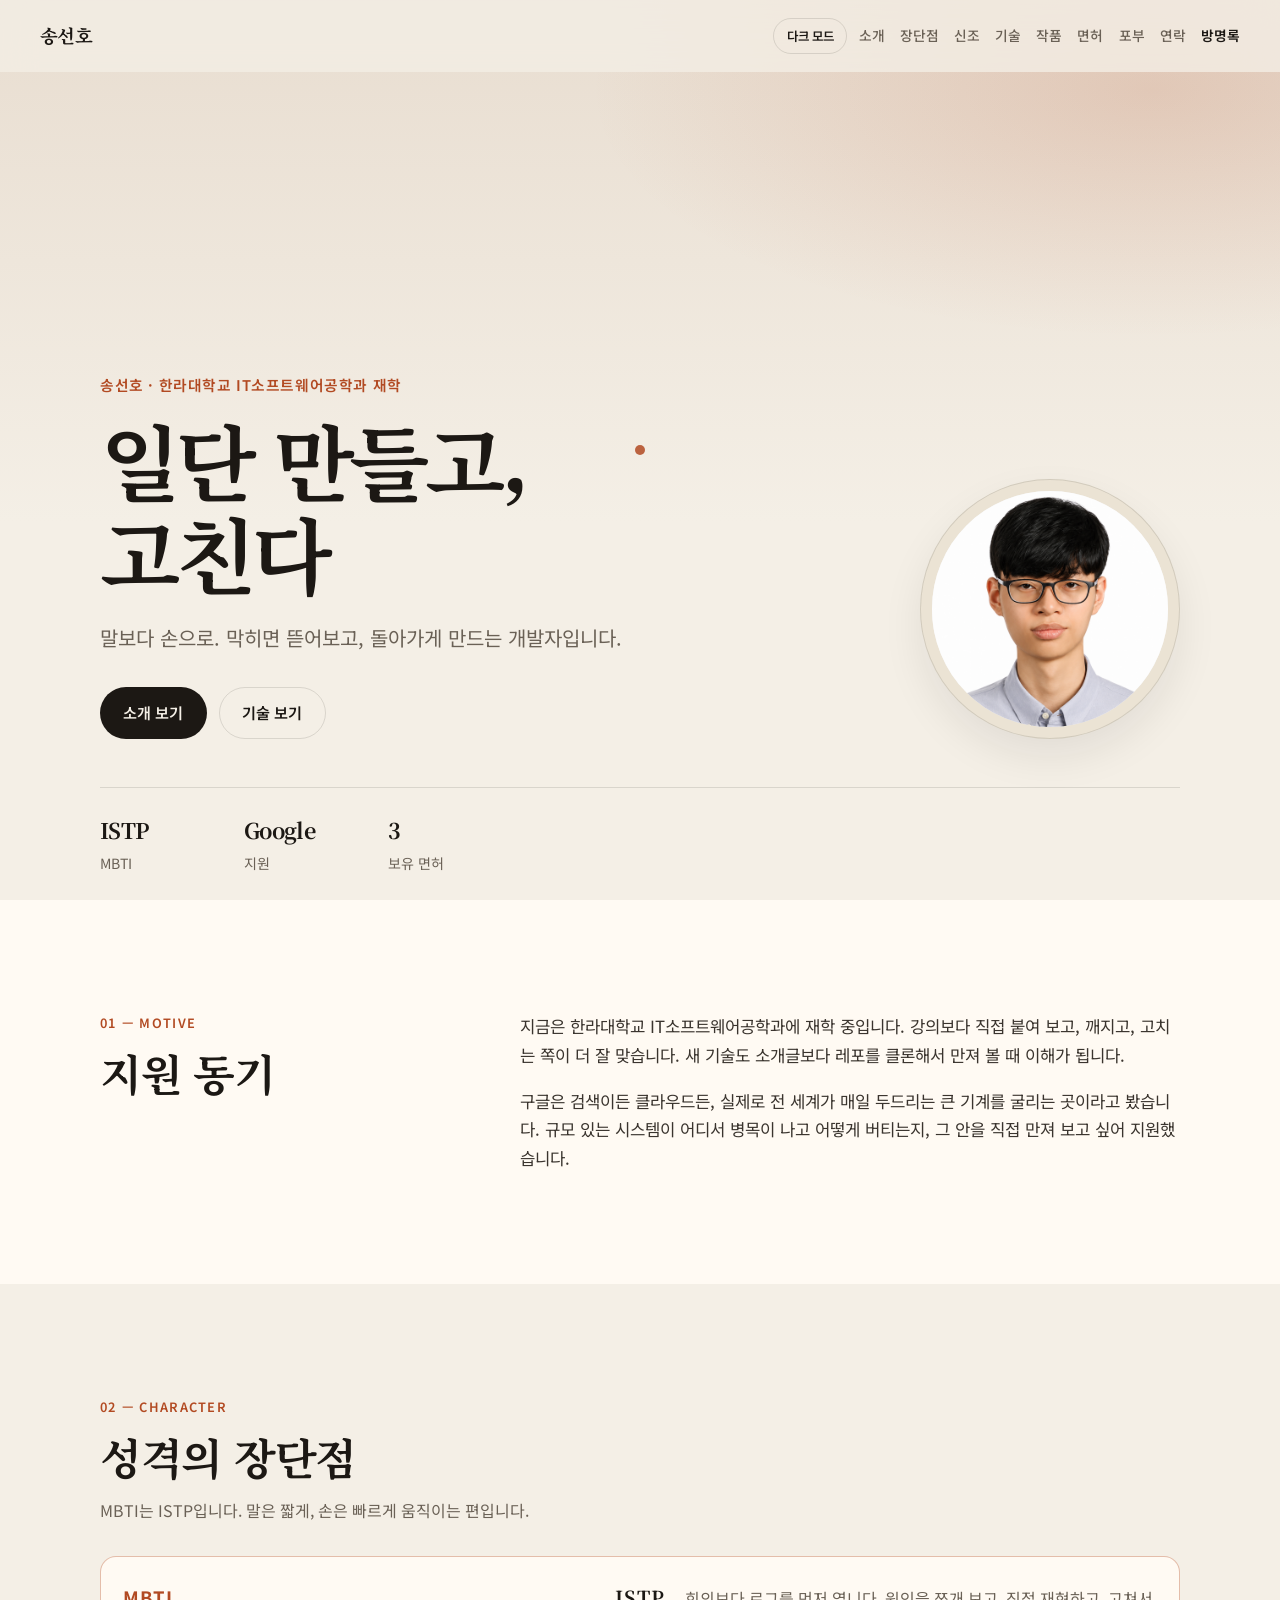
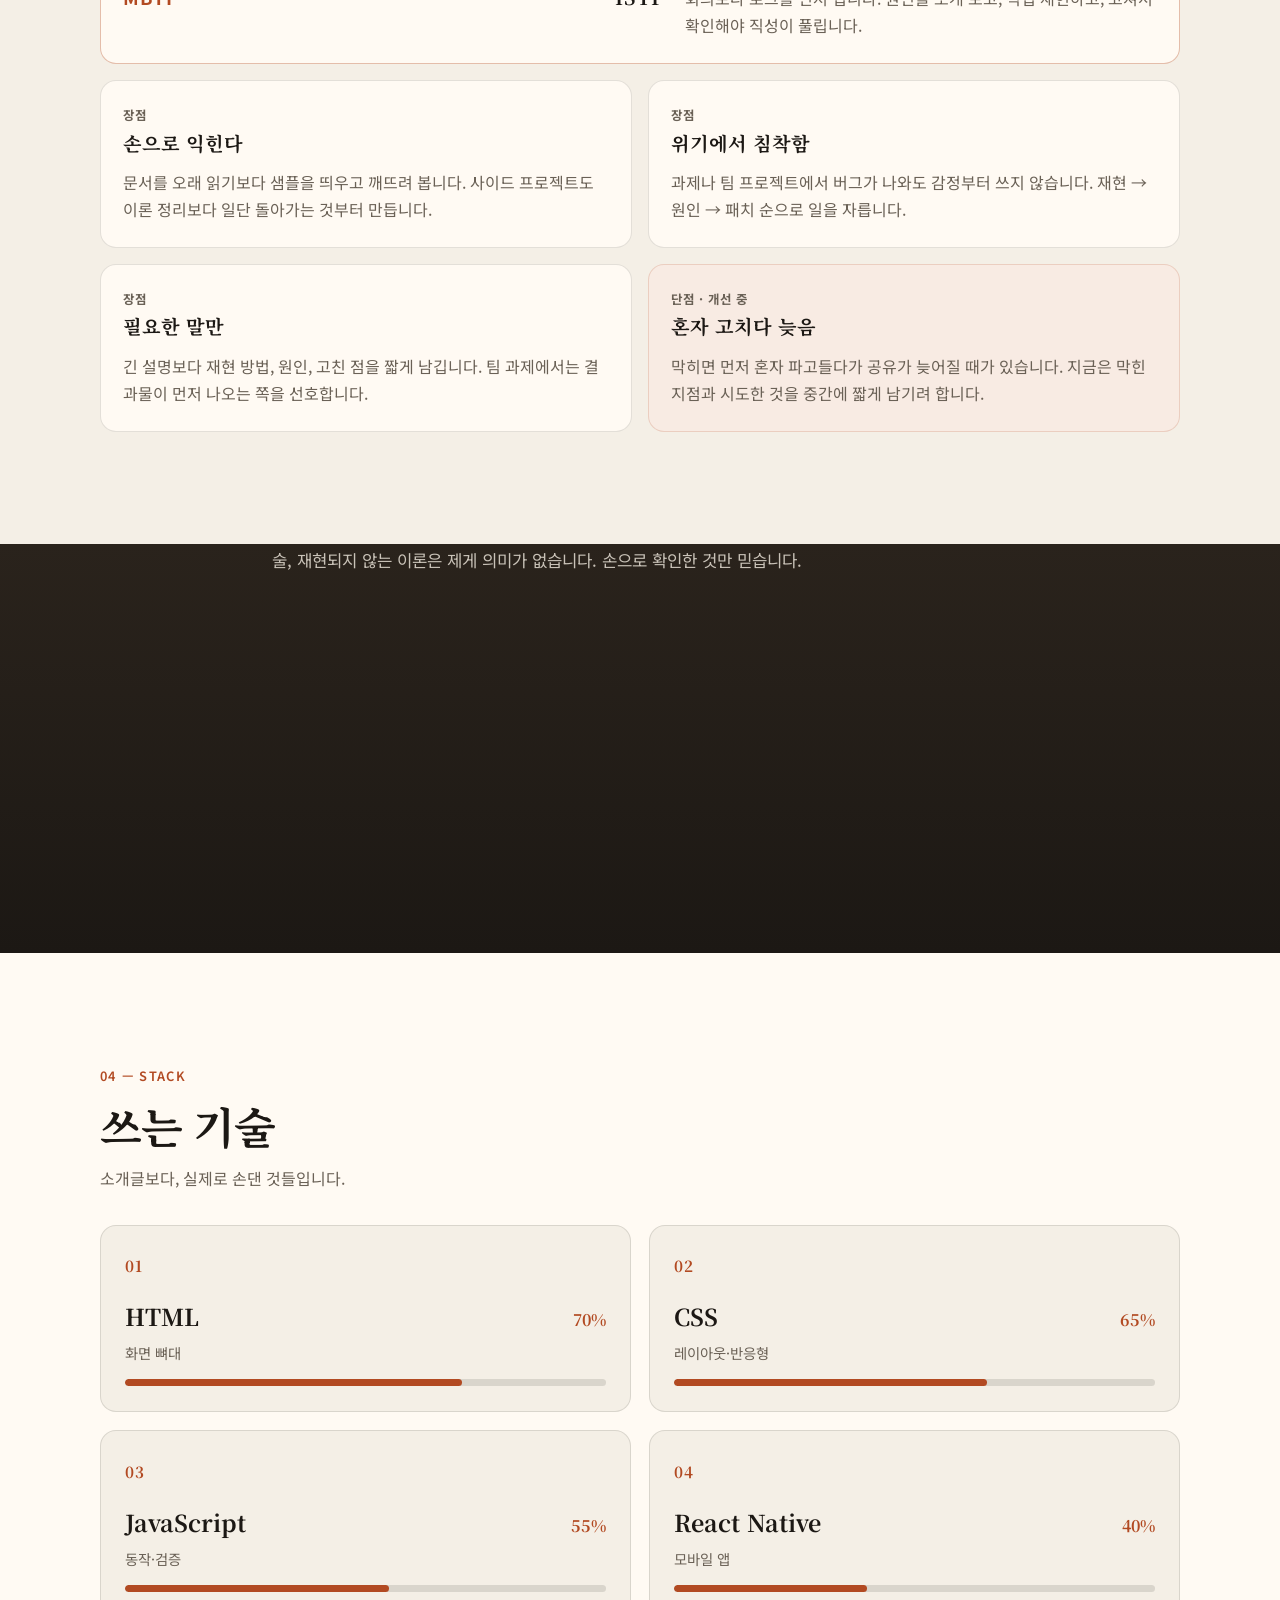
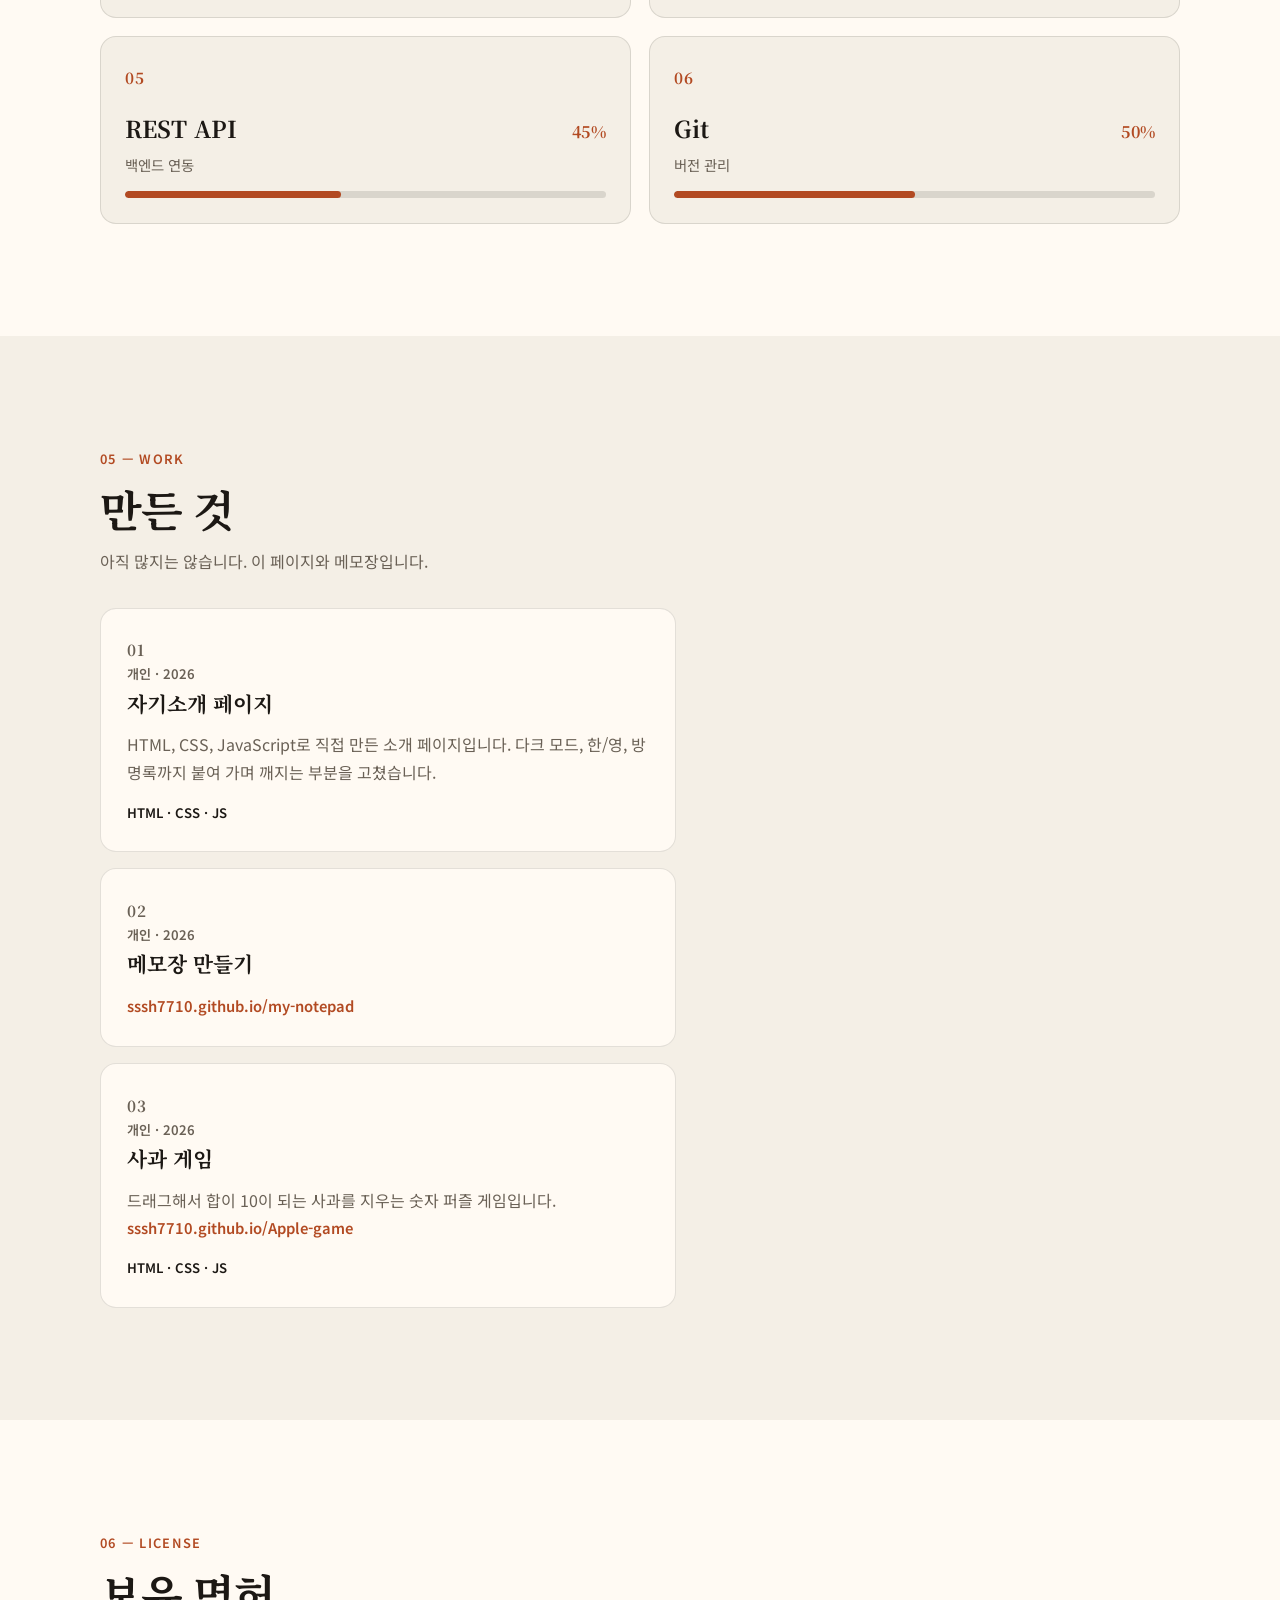
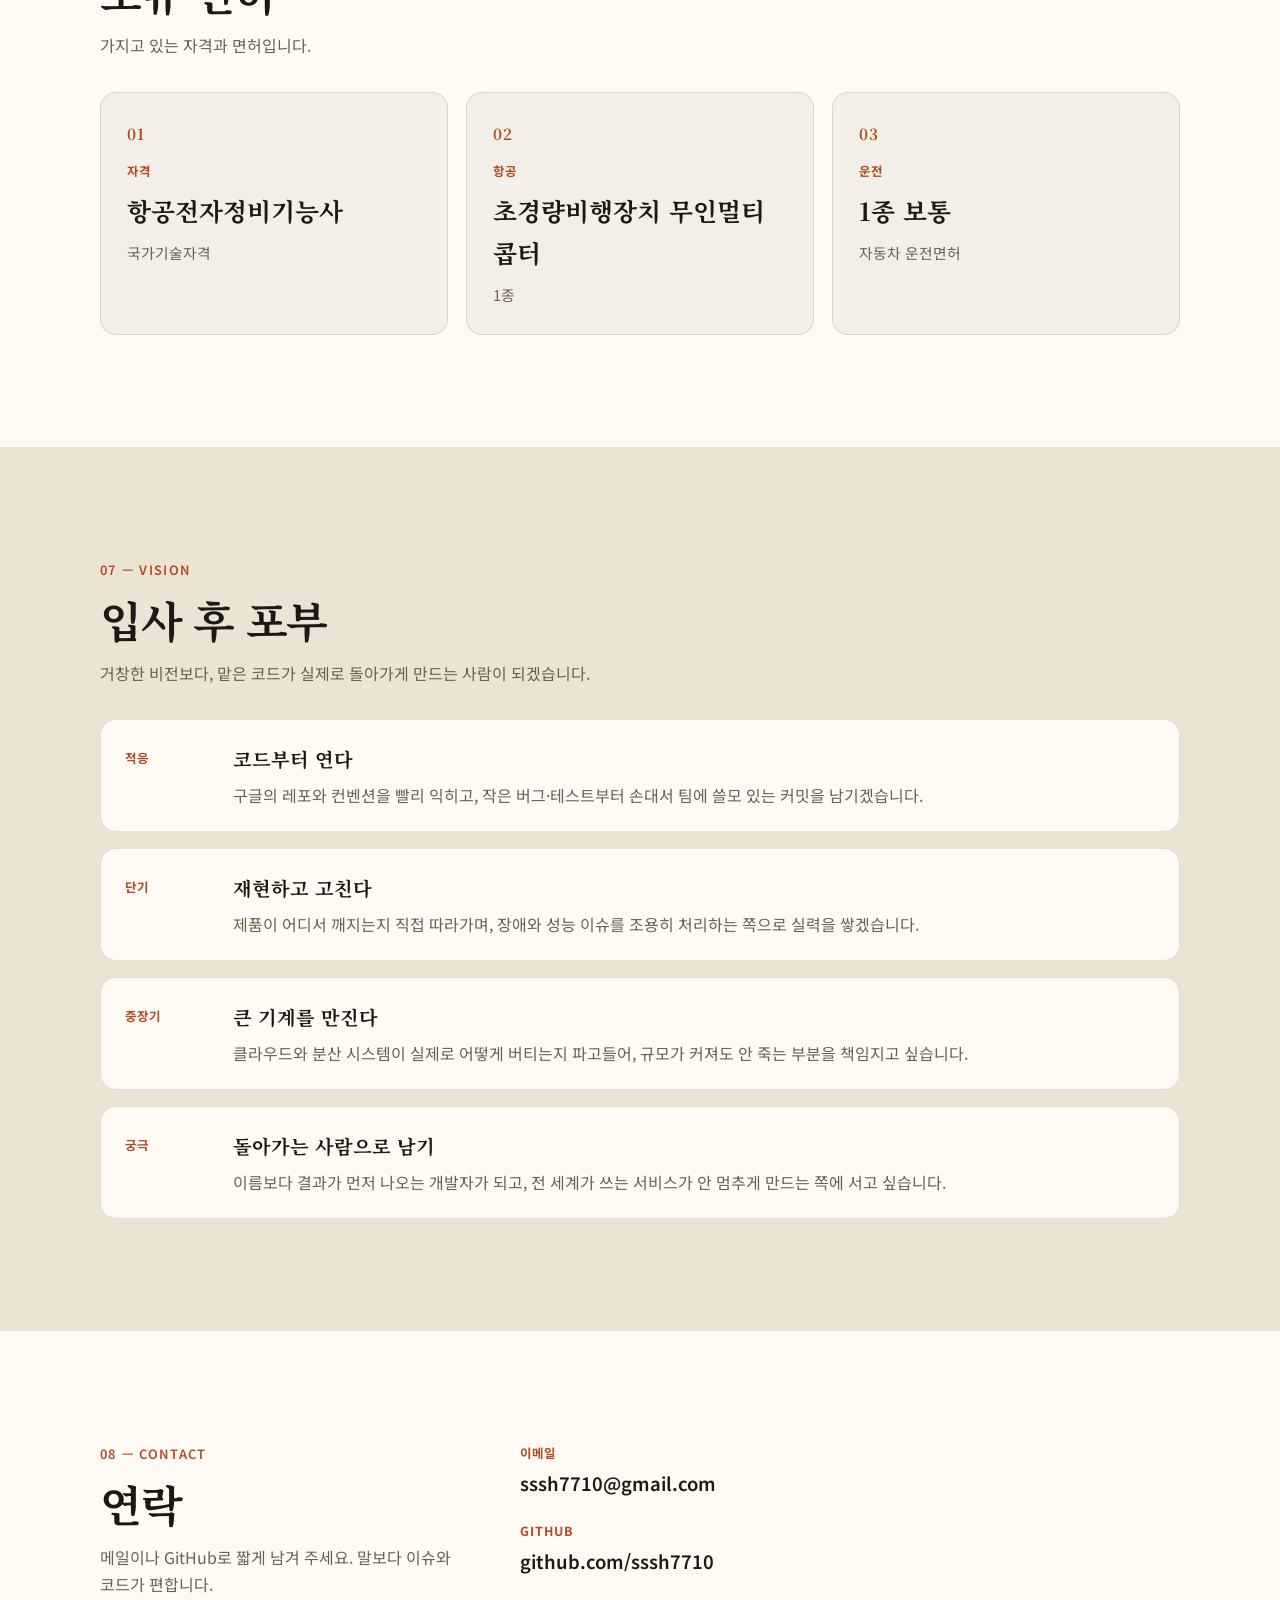
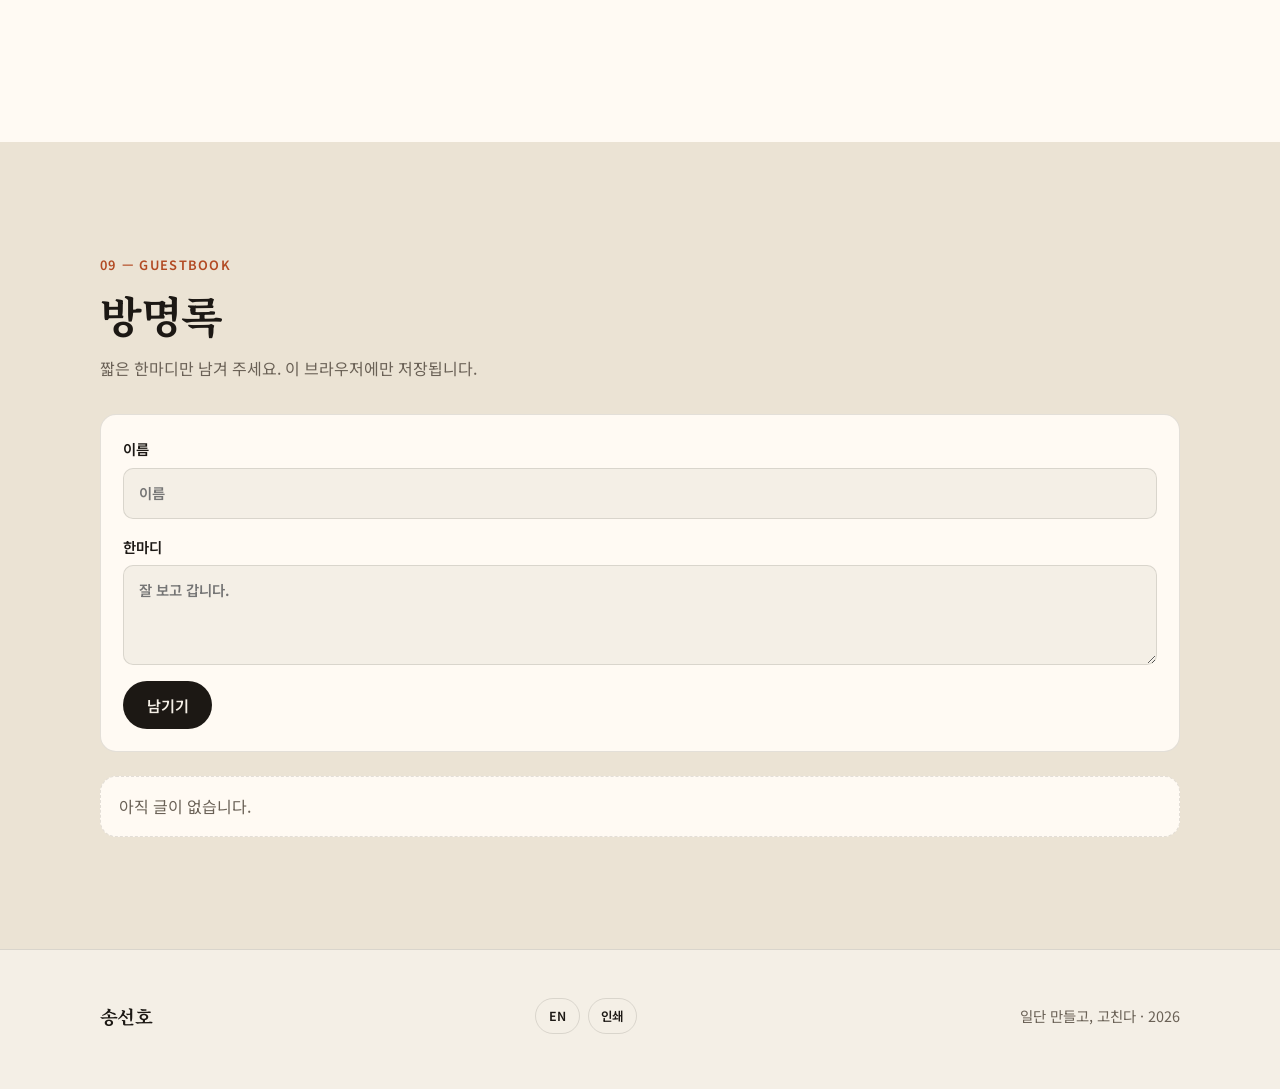
==== commit 624fc95d: "Add Apple game project and Korean-English descriptions" ====
--- a/index.html
+++ b/index.html
@@ -220,6 +220,14 @@
             <h3><a data-i18n="works.b.name" href="https://sssh7710.github.io/my-notepad/" target="_blank" rel="noopener noreferrer">메모장 만들기</a></h3>
             <p><a class="work-link" href="https://sssh7710.github.io/my-notepad/" target="_blank" rel="noopener noreferrer">sssh7710.github.io/my-notepad</a></p>
           </li>
+          <li class="reveal">
+            <p class="card-num">03</p>
+            <p class="work-meta" data-i18n="works.c.meta">개인 · 2026</p>
+            <h3><a data-i18n="works.c.name" href="https://sssh7710.github.io/Apple-game/apple-game.html" target="_blank" rel="noopener noreferrer">사과 게임</a></h3>
+            <p data-i18n="works.c.body">드래그해서 합이 10이 되는 사과를 지우는 숫자 퍼즐 게임입니다.</p>
+            <p><a class="work-link" href="https://sssh7710.github.io/Apple-game/apple-game.html" target="_blank" rel="noopener noreferrer">sssh7710.github.io/Apple-game</a></p>
+            <p class="work-tags">HTML · CSS · JS</p>
+          </li>
         </ul>
       </div>
     </section>
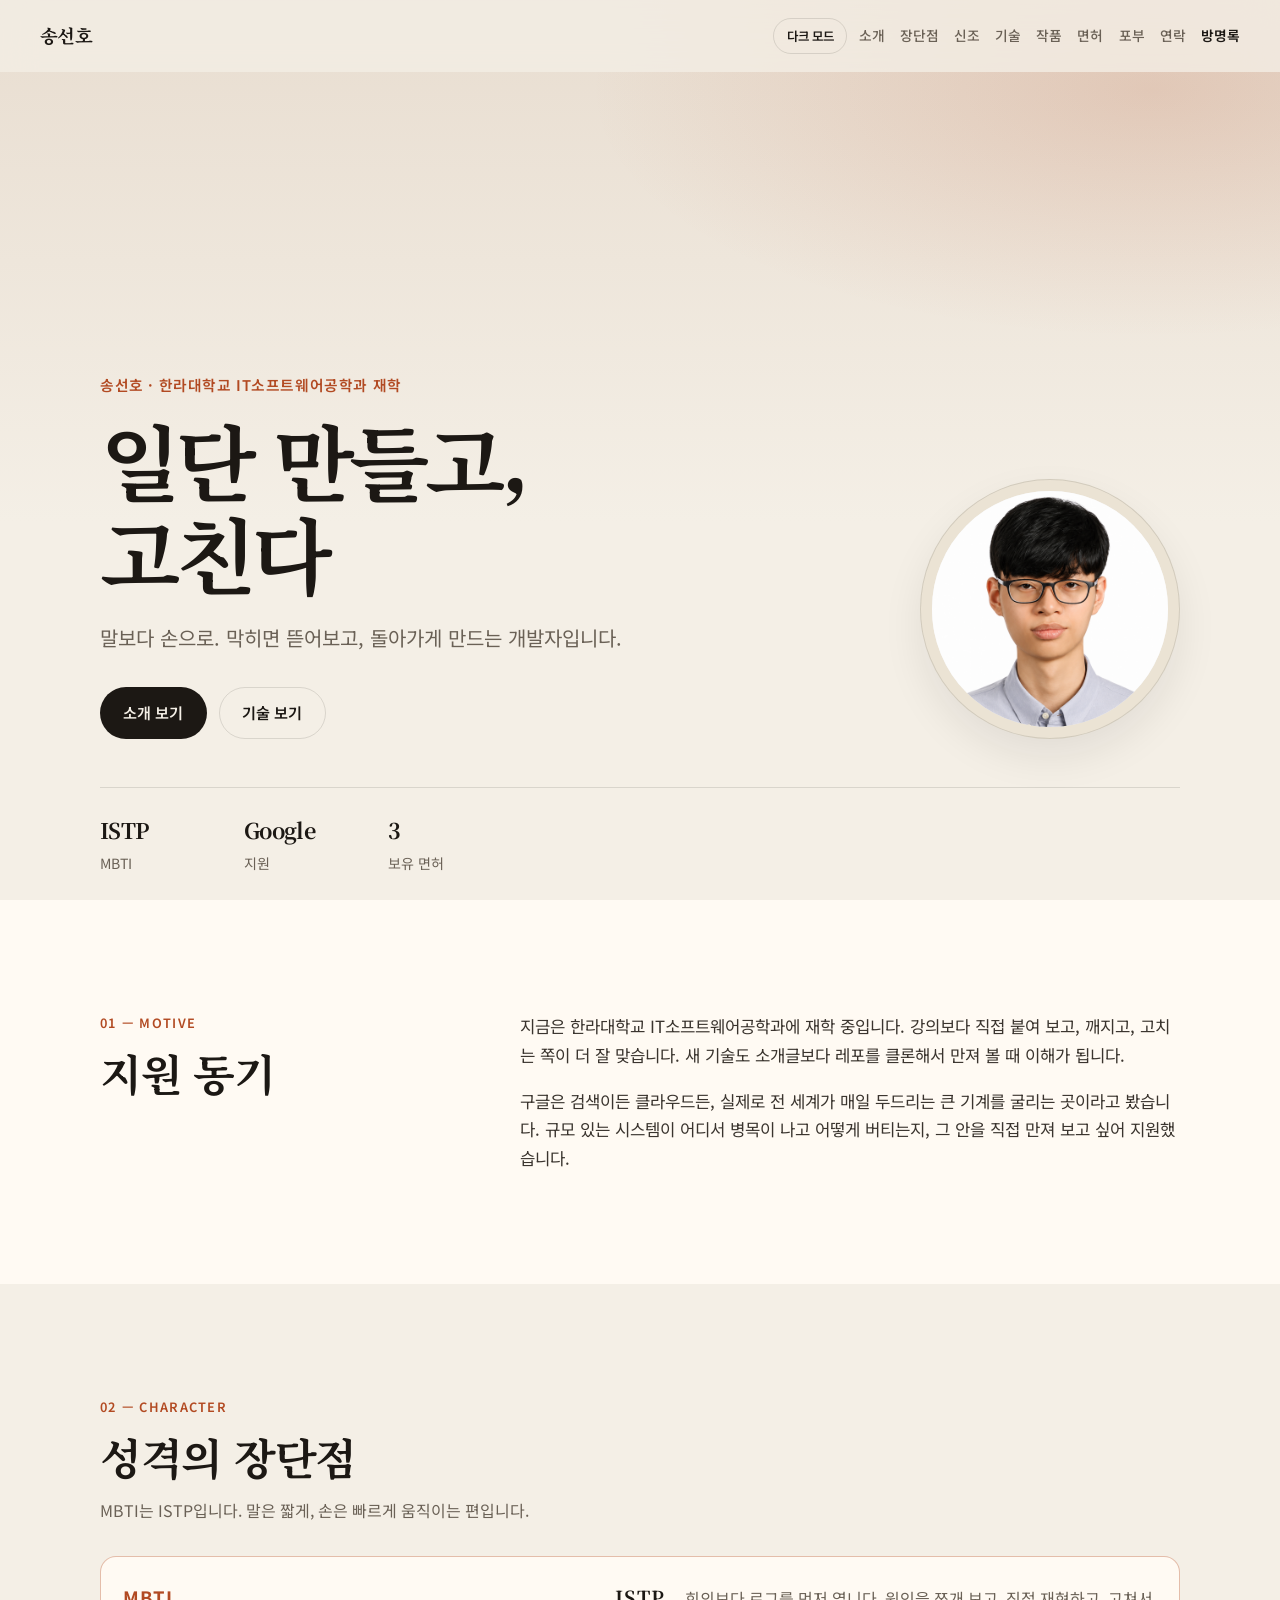
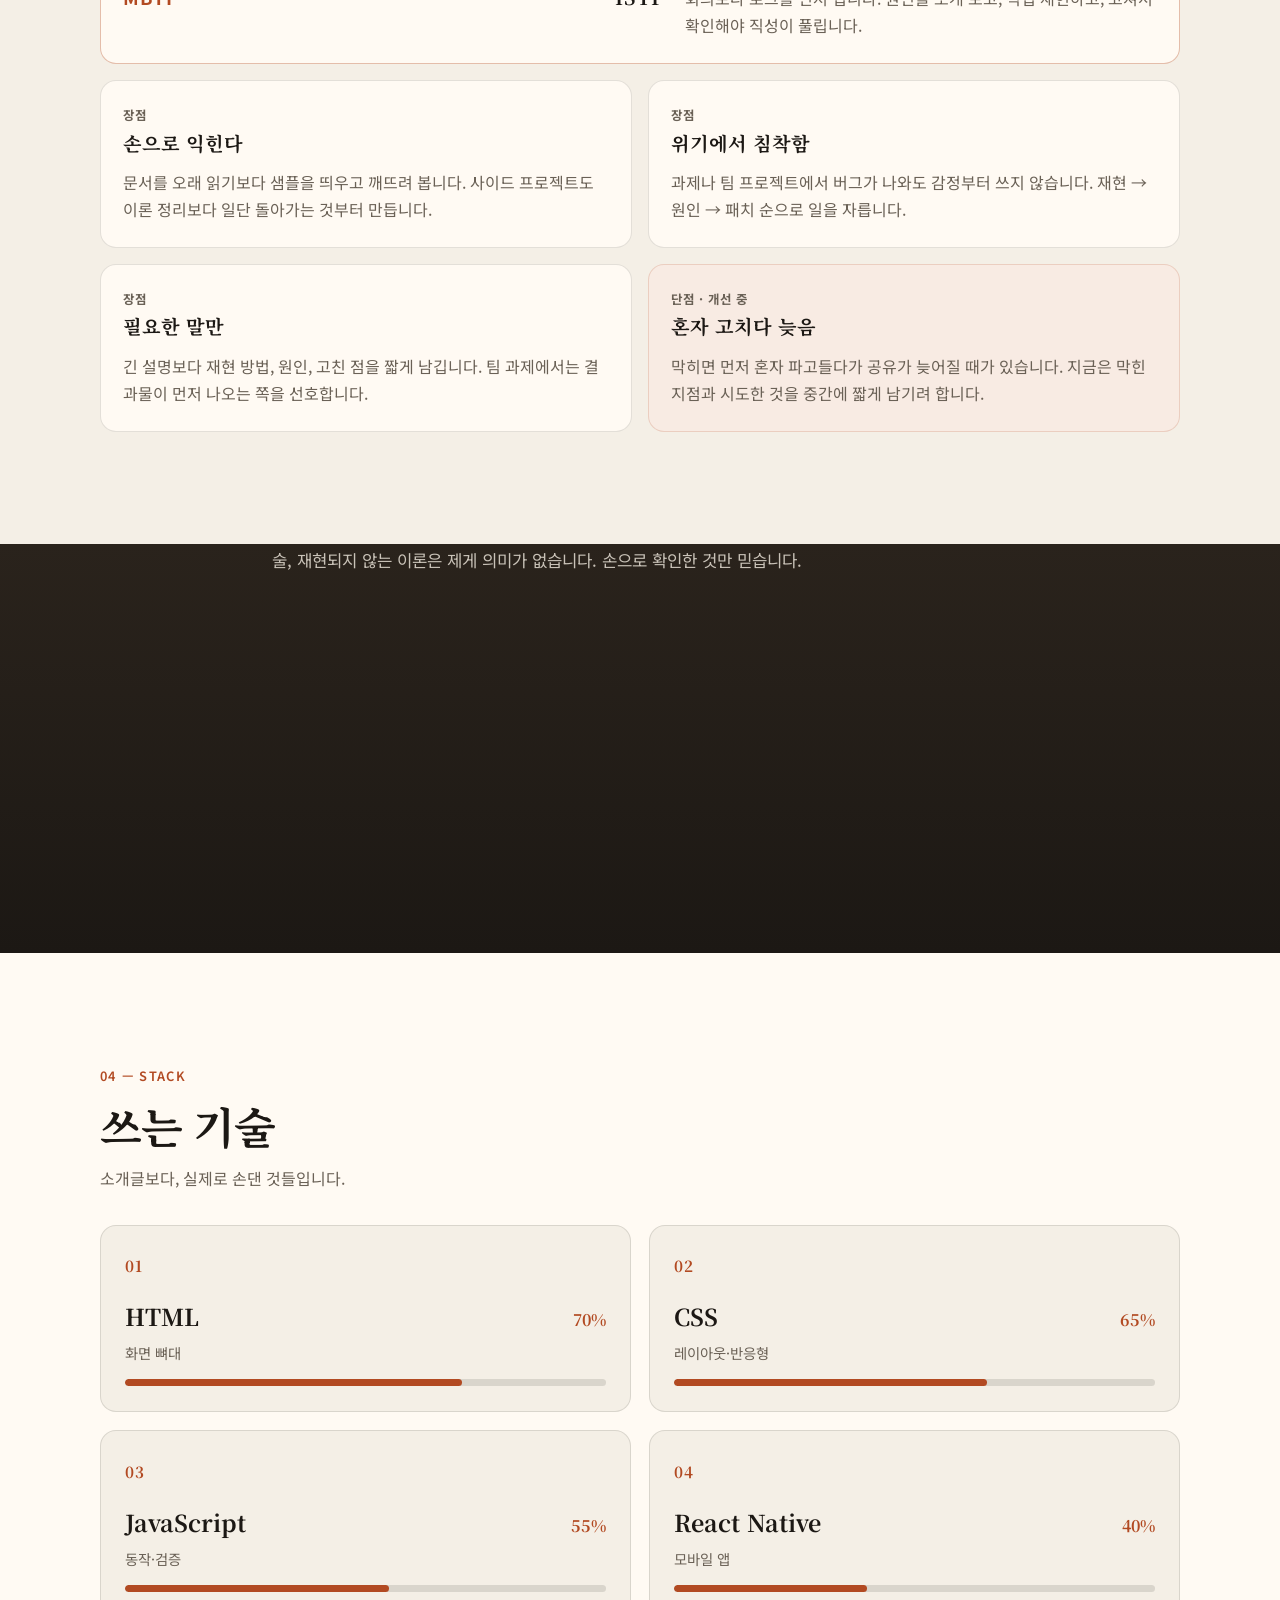
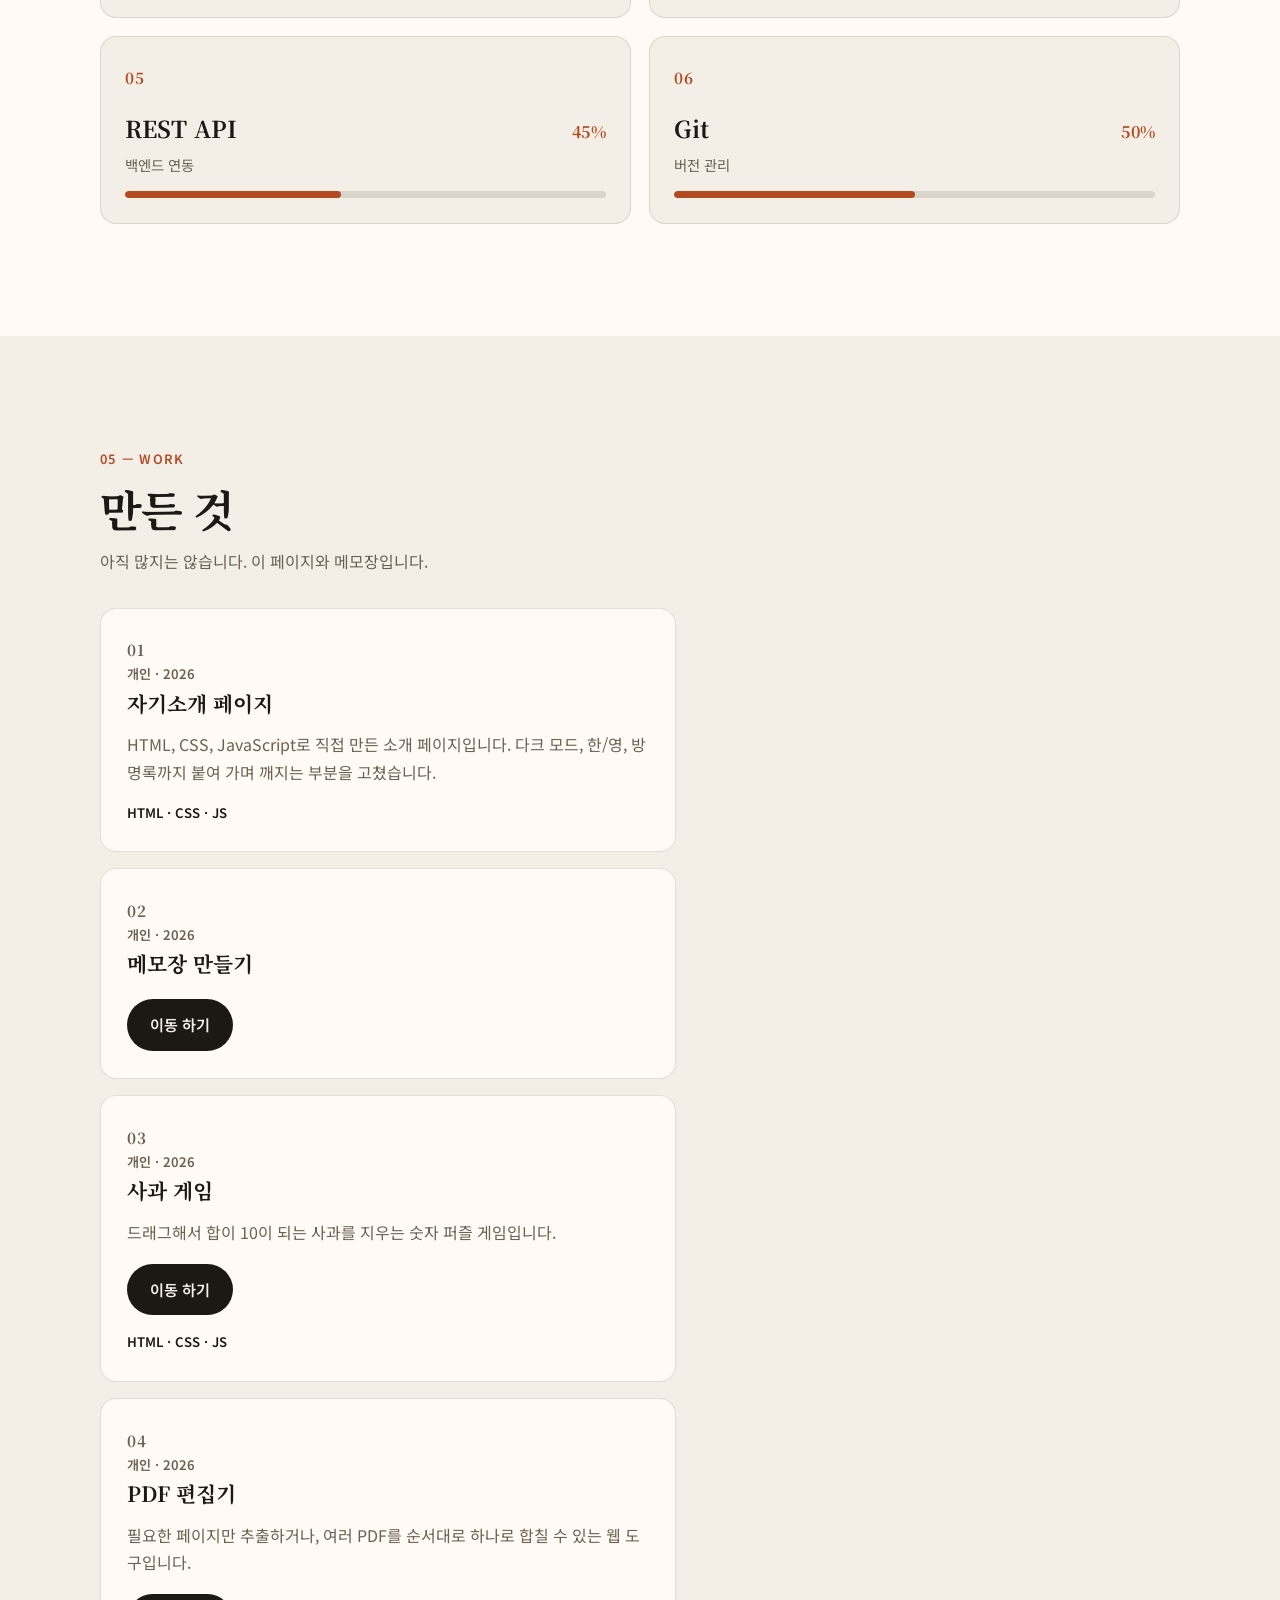
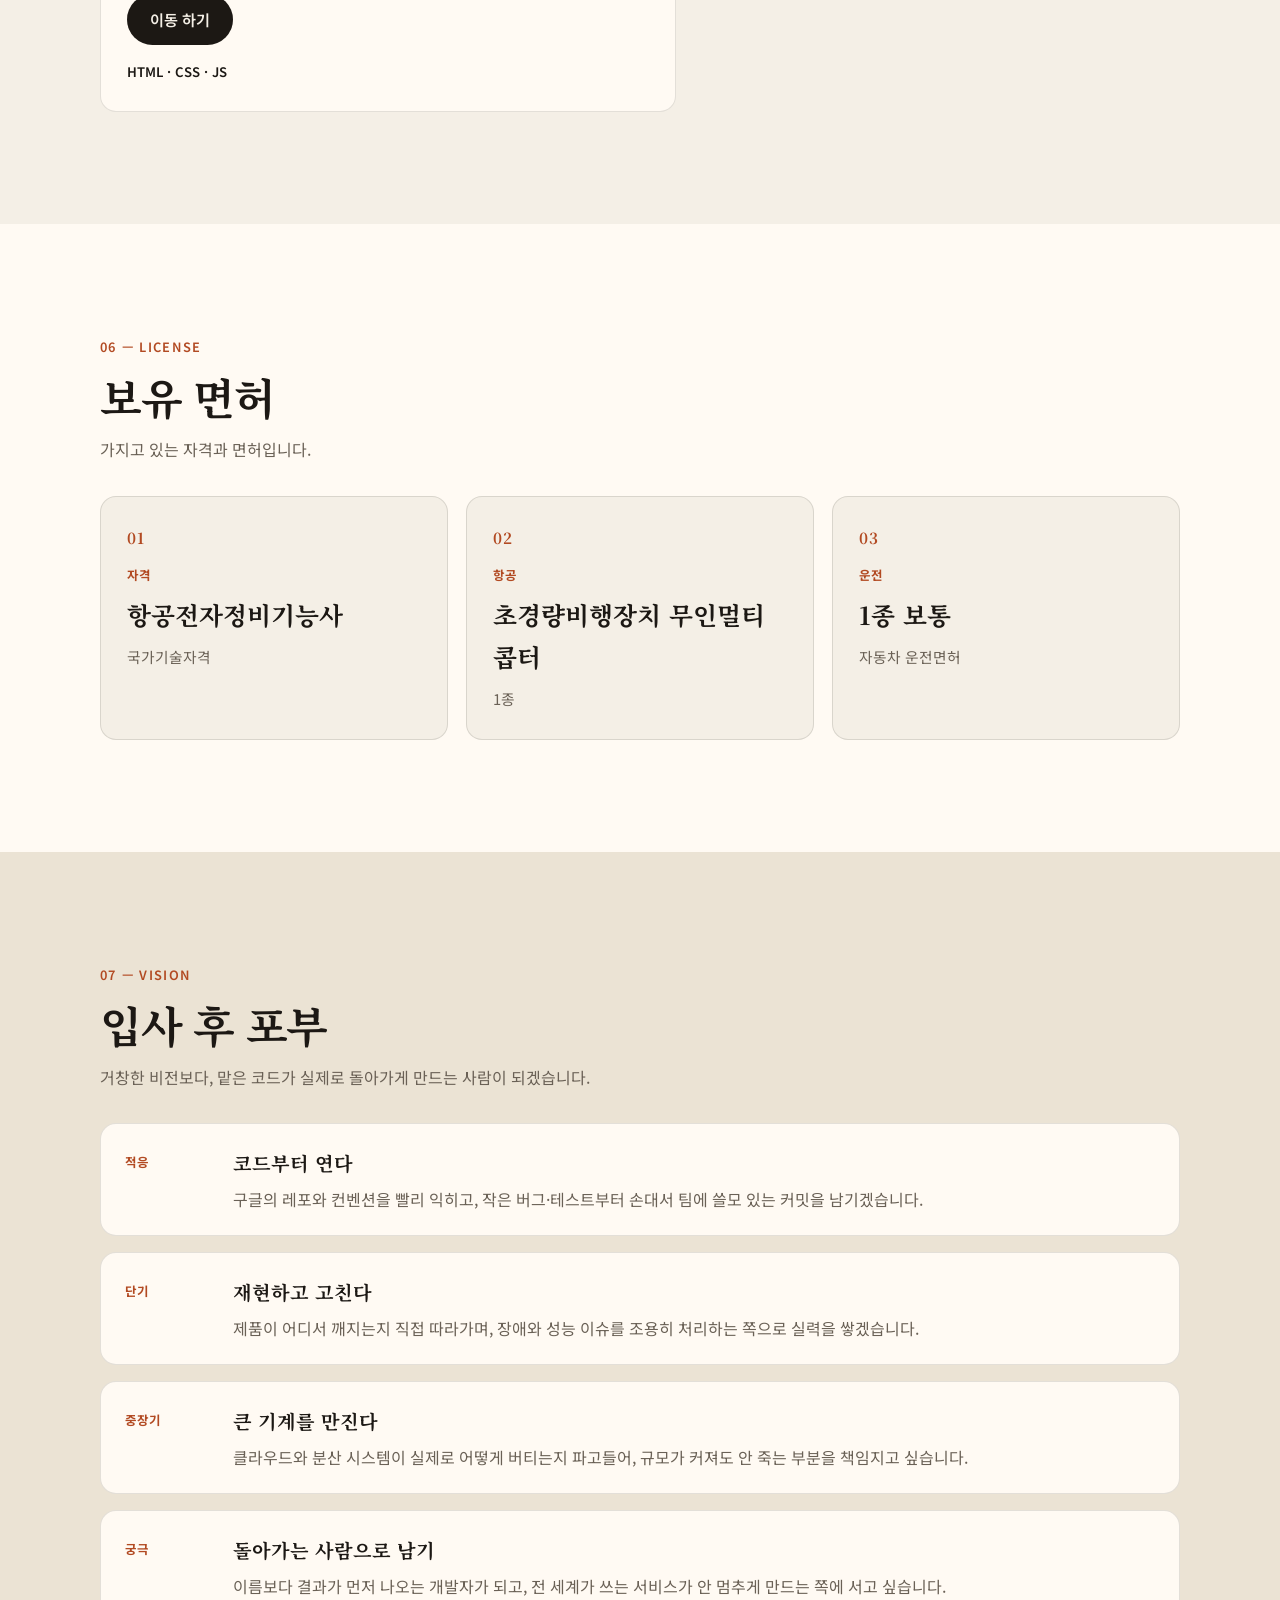
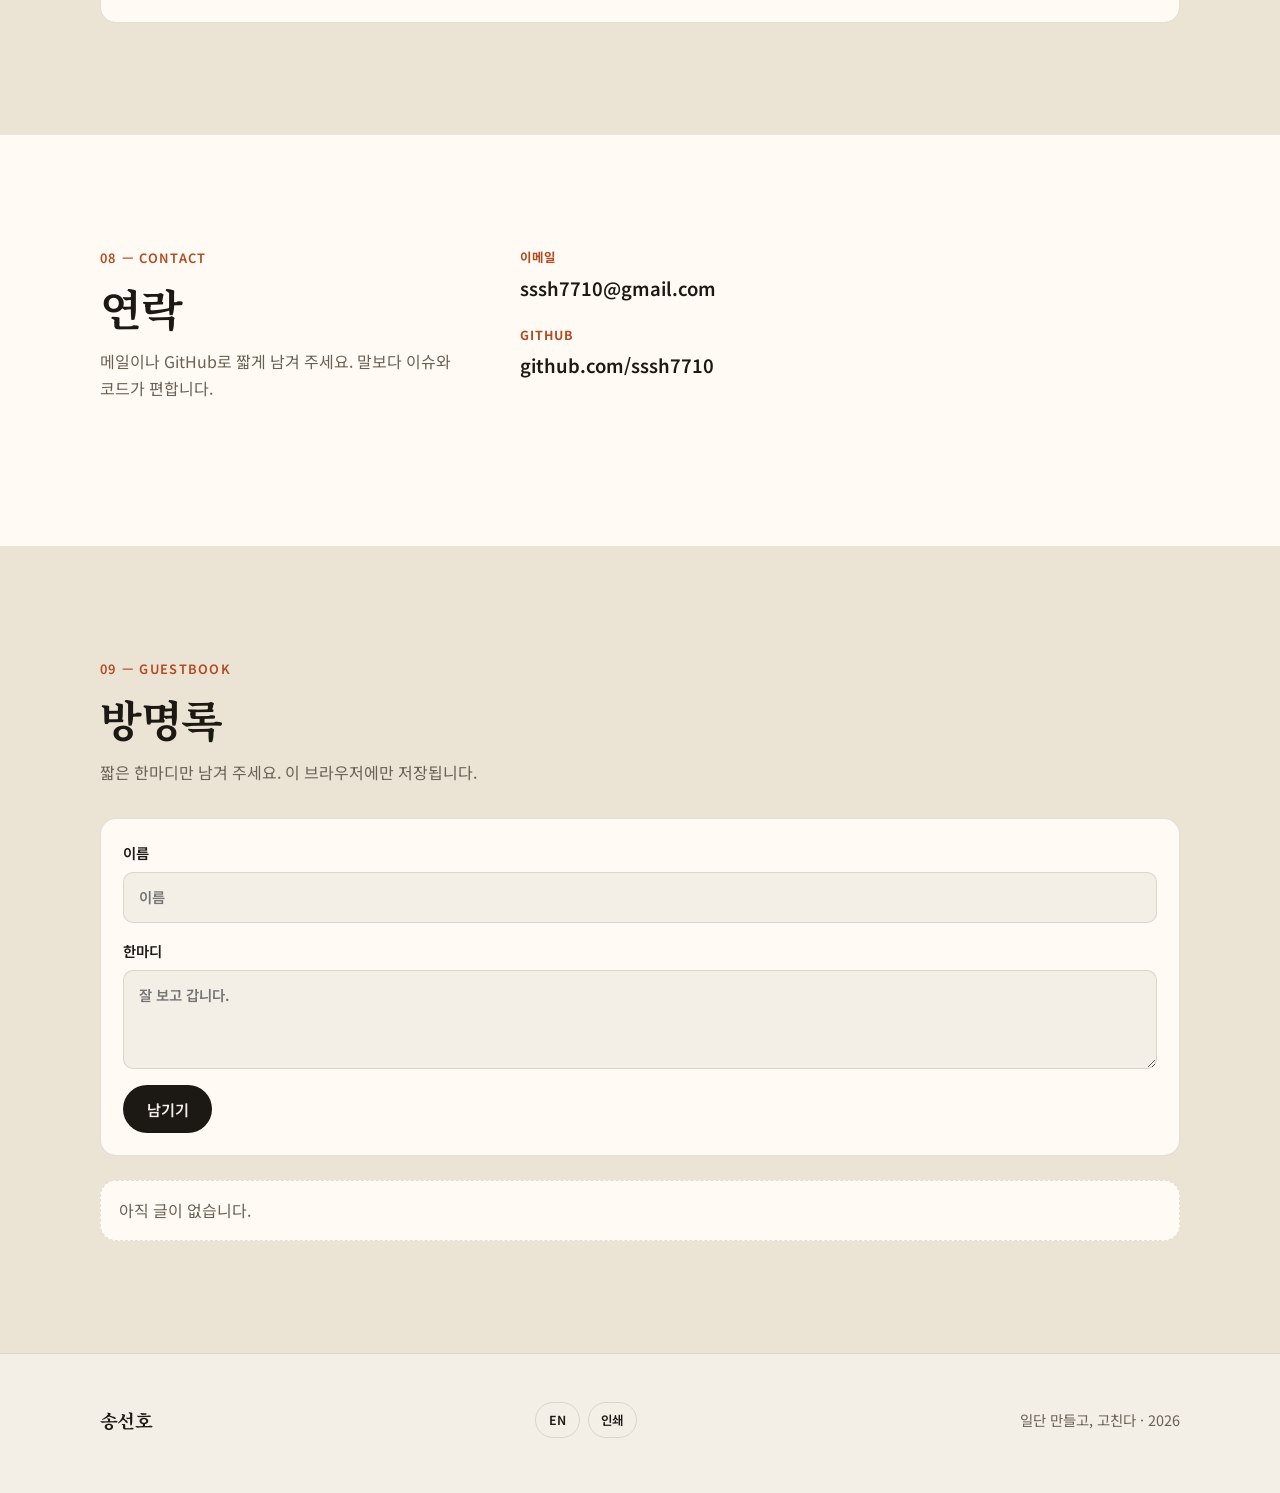
==== commit 7648afb3: "Add PDF editor to the works section. Co-authored-by: Cursor <cursoragent@cursor.com>" ====
--- a/index.html
+++ b/index.html
@@ -20,8 +20,6 @@
 </head>
 <body>
   <div class="progress-bar" aria-hidden="true"><span></span></div>
-  <div class="cursor-dot" aria-hidden="true"></div>
-
   <header class="site-header">
     <a class="logo" href="#top">송선호</a>
     <div class="header-end">
@@ -217,15 +215,23 @@
           <li class="reveal">
             <p class="card-num">02</p>
             <p class="work-meta" data-i18n="works.b.meta">개인 · 2026</p>
-            <h3><a data-i18n="works.b.name" href="https://sssh7710.github.io/my-notepad/" target="_blank" rel="noopener noreferrer">메모장 만들기</a></h3>
-            <p><a class="work-link" href="https://sssh7710.github.io/my-notepad/" target="_blank" rel="noopener noreferrer">sssh7710.github.io/my-notepad</a></p>
+            <h3 data-i18n="works.b.name">메모장 만들기</h3>
+            <p class="work-action"><a class="btn btn-primary" data-i18n="works.go" href="https://sssh7710.github.io/my-notepad/" target="_blank" rel="noopener noreferrer">이동 하기</a></p>
           </li>
           <li class="reveal">
             <p class="card-num">03</p>
             <p class="work-meta" data-i18n="works.c.meta">개인 · 2026</p>
-            <h3><a data-i18n="works.c.name" href="https://sssh7710.github.io/Apple-game/apple-game.html" target="_blank" rel="noopener noreferrer">사과 게임</a></h3>
+            <h3 data-i18n="works.c.name">사과 게임</h3>
             <p data-i18n="works.c.body">드래그해서 합이 10이 되는 사과를 지우는 숫자 퍼즐 게임입니다.</p>
-            <p><a class="work-link" href="https://sssh7710.github.io/Apple-game/apple-game.html" target="_blank" rel="noopener noreferrer">sssh7710.github.io/Apple-game</a></p>
+            <p class="work-action"><a class="btn btn-primary" data-i18n="works.go" href="https://sssh7710.github.io/Apple-game/apple-game.html" target="_blank" rel="noopener noreferrer">이동 하기</a></p>
+            <p class="work-tags">HTML · CSS · JS</p>
+          </li>
+          <li class="reveal">
+            <p class="card-num">04</p>
+            <p class="work-meta" data-i18n="works.d.meta">개인 · 2026</p>
+            <h3 data-i18n="works.d.name">PDF 편집기</h3>
+            <p data-i18n="works.d.body">필요한 페이지만 추출하거나, 여러 PDF를 순서대로 하나로 합칠 수 있는 웹 도구입니다.</p>
+            <p class="work-action"><a class="btn btn-primary" data-i18n="works.go" href="https://sssh7710.github.io/PDF-editor/" target="_blank" rel="noopener noreferrer">이동 하기</a></p>
             <p class="work-tags">HTML · CSS · JS</p>
           </li>
         </ul>
--- a/intro.css
+++ b/intro.css
@@ -179,23 +179,6 @@
   background: var(--accent);
 }
 
-.cursor-dot {
-  position: fixed;
-  top: 0;
-  left: 0;
-  z-index: 200;
-  width: 10px;
-  height: 10px;
-  border-radius: 50%;
-  background: var(--accent);
-  pointer-events: none;
-  opacity: 0;
-}
-
-.has-cursor .cursor-dot {
-  opacity: 0.85;
-}
-
 .licenses {
   background: var(--surface);
 }
@@ -293,20 +276,8 @@
   color: var(--ink) !important;
 }
 
-.work-grid h3 a,
-.work-link {
-  border-bottom: 1px solid transparent;
-}
-
-.work-grid h3 a:hover,
-.work-link:hover {
-  border-bottom-color: var(--accent);
-}
-
-.work-link {
-  color: var(--accent);
-  font-size: 0.92rem;
-  font-weight: 600;
+.work-action {
+  margin-top: 1.1rem !important;
 }
 
 .guest {
@@ -1118,7 +1089,6 @@
     border-right: 0;
   }
 
-  .cursor-dot,
   .progress-bar {
     display: none !important;
   }
@@ -1139,7 +1109,6 @@
   }
 
   .progress-bar,
-  .cursor-dot,
   .site-header,
   .to-top,
   .hero-cta,
@@ -1150,7 +1119,6 @@
   }
 
   .progress-bar,
-  .cursor-dot,
   .site-header,
   .to-top,
   .hero-cta,
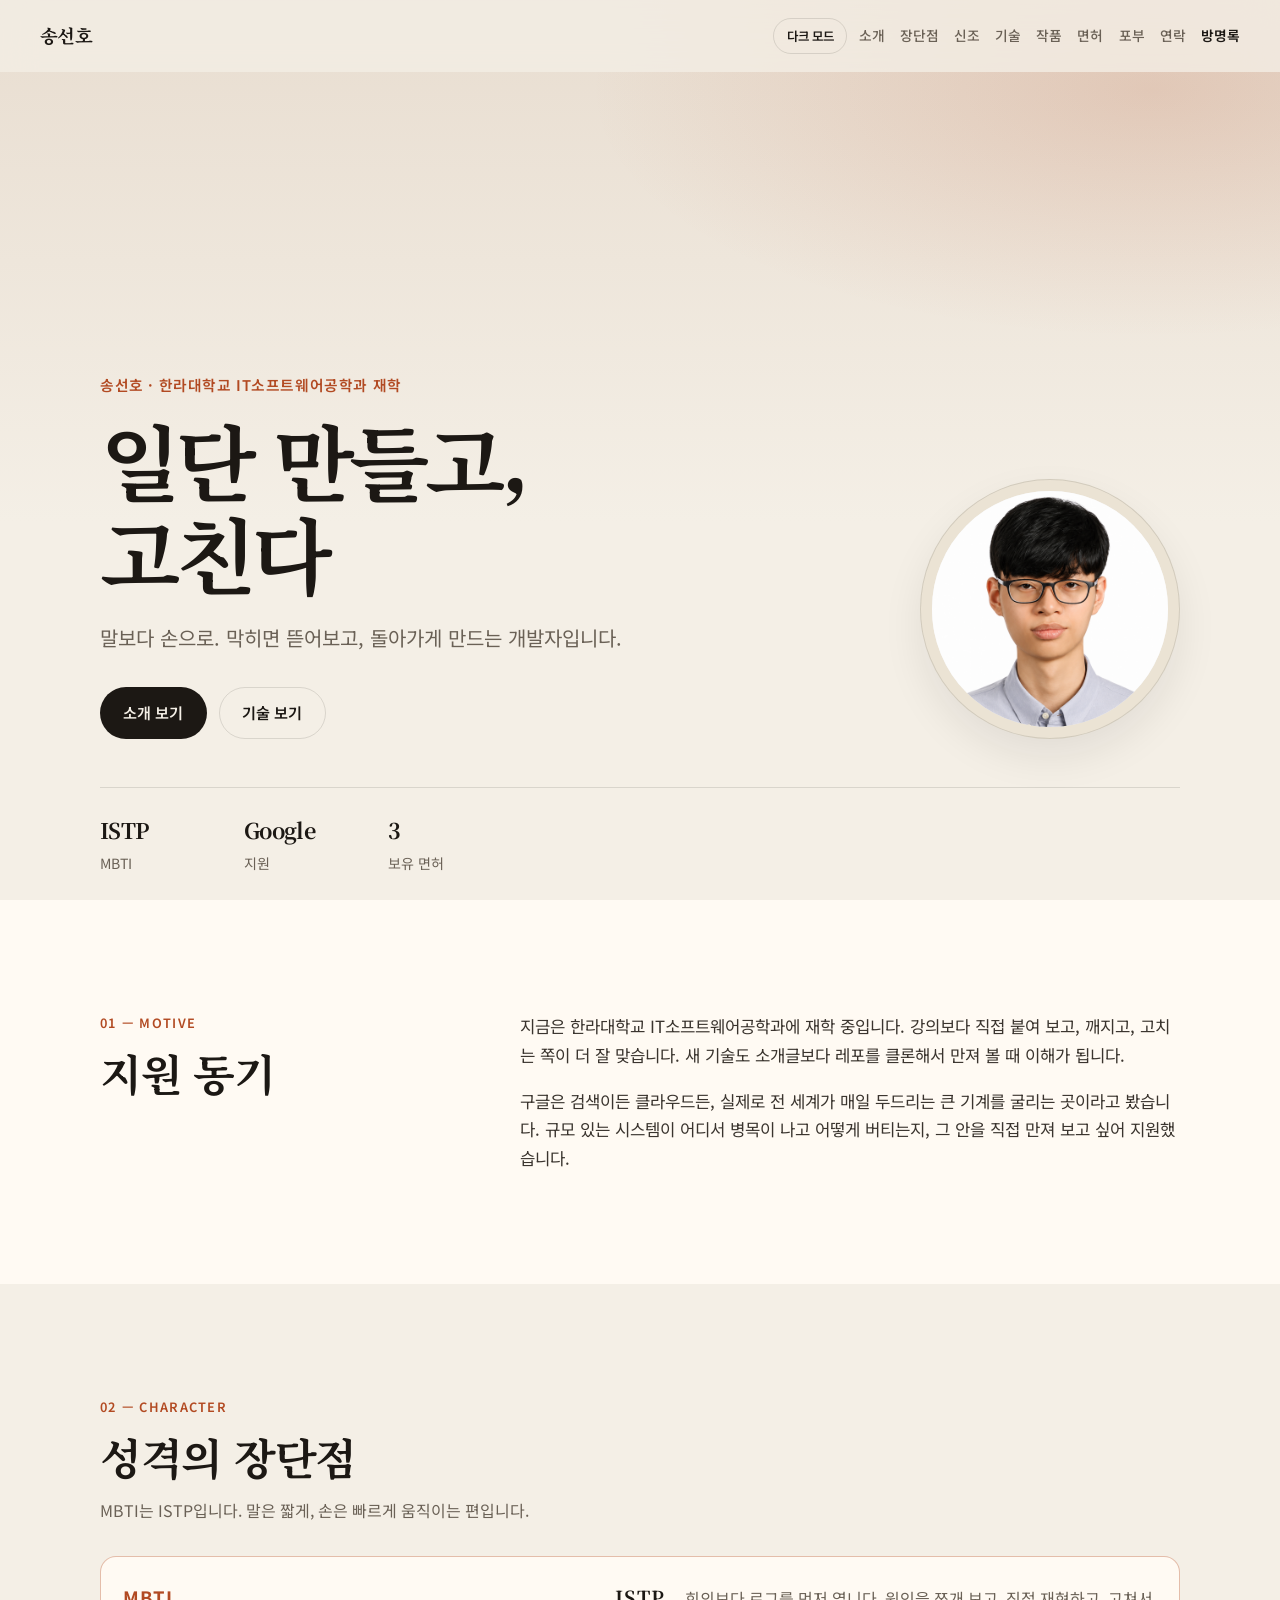
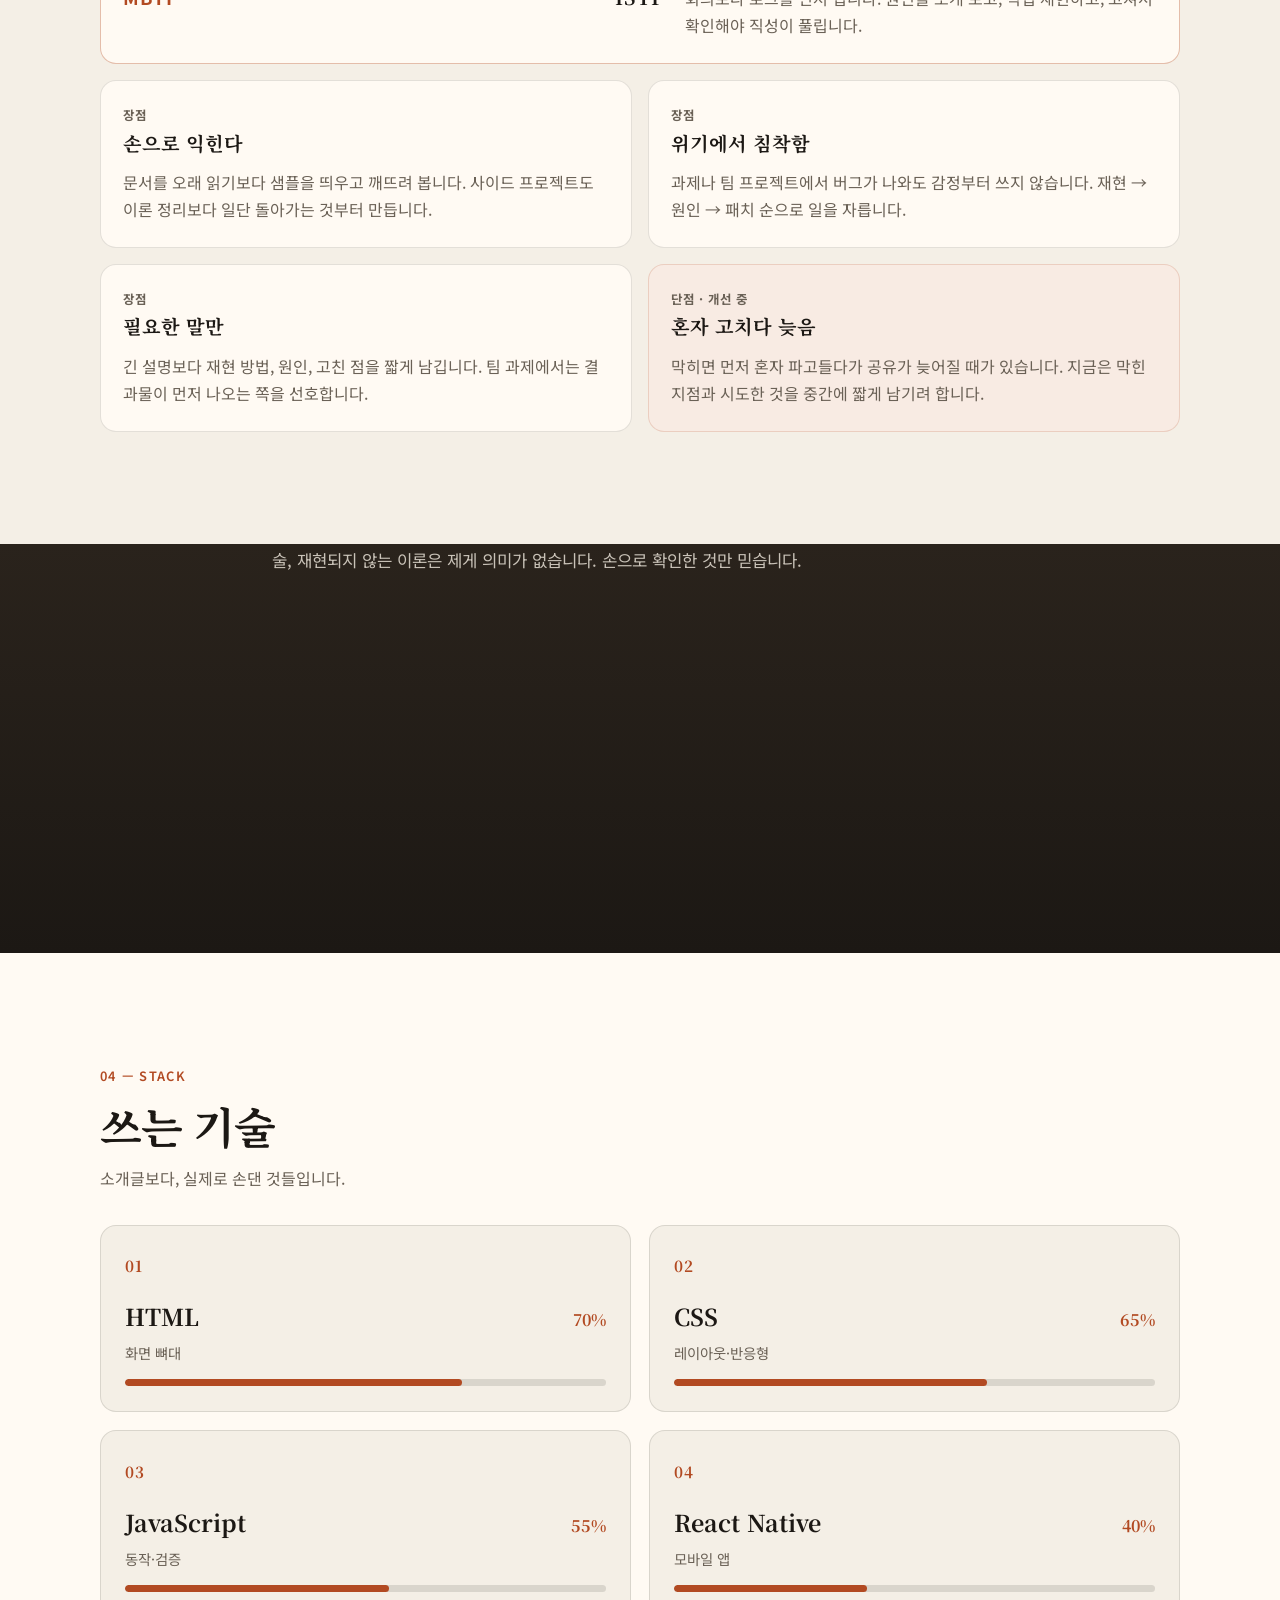
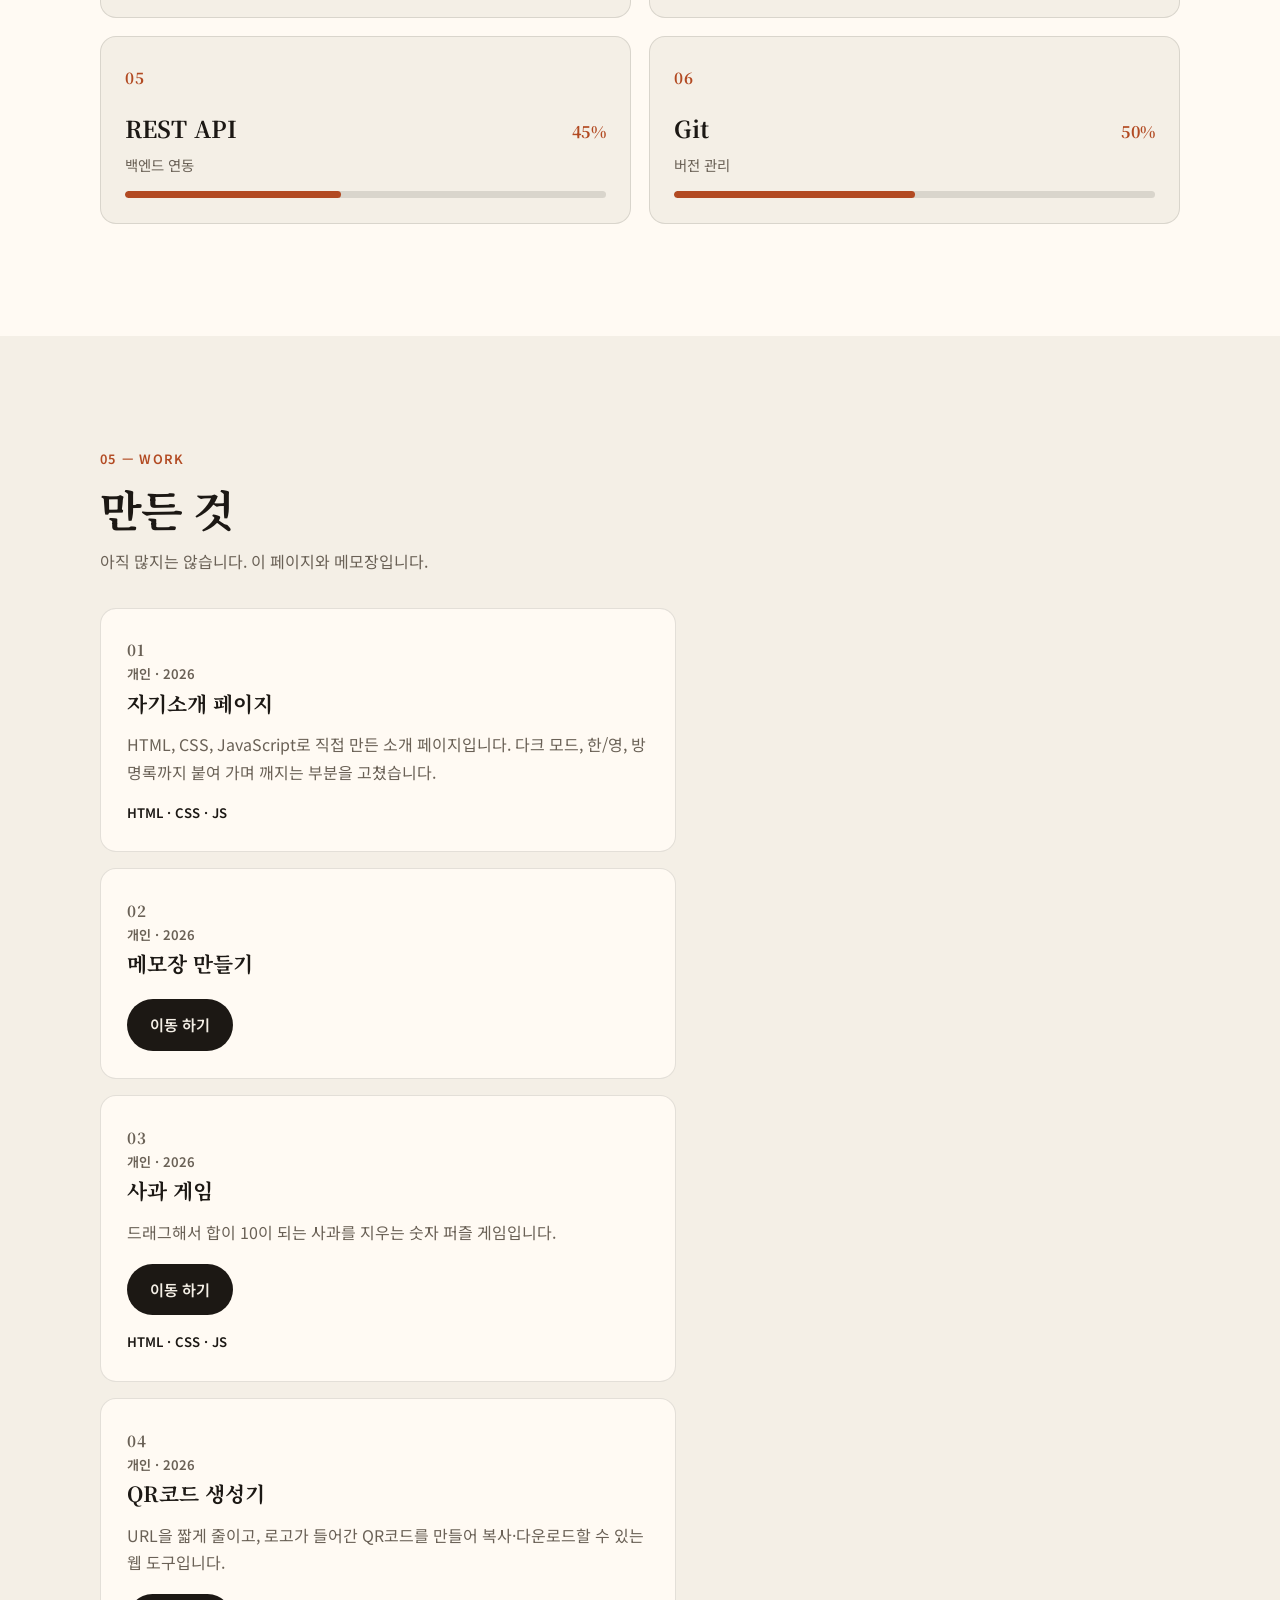
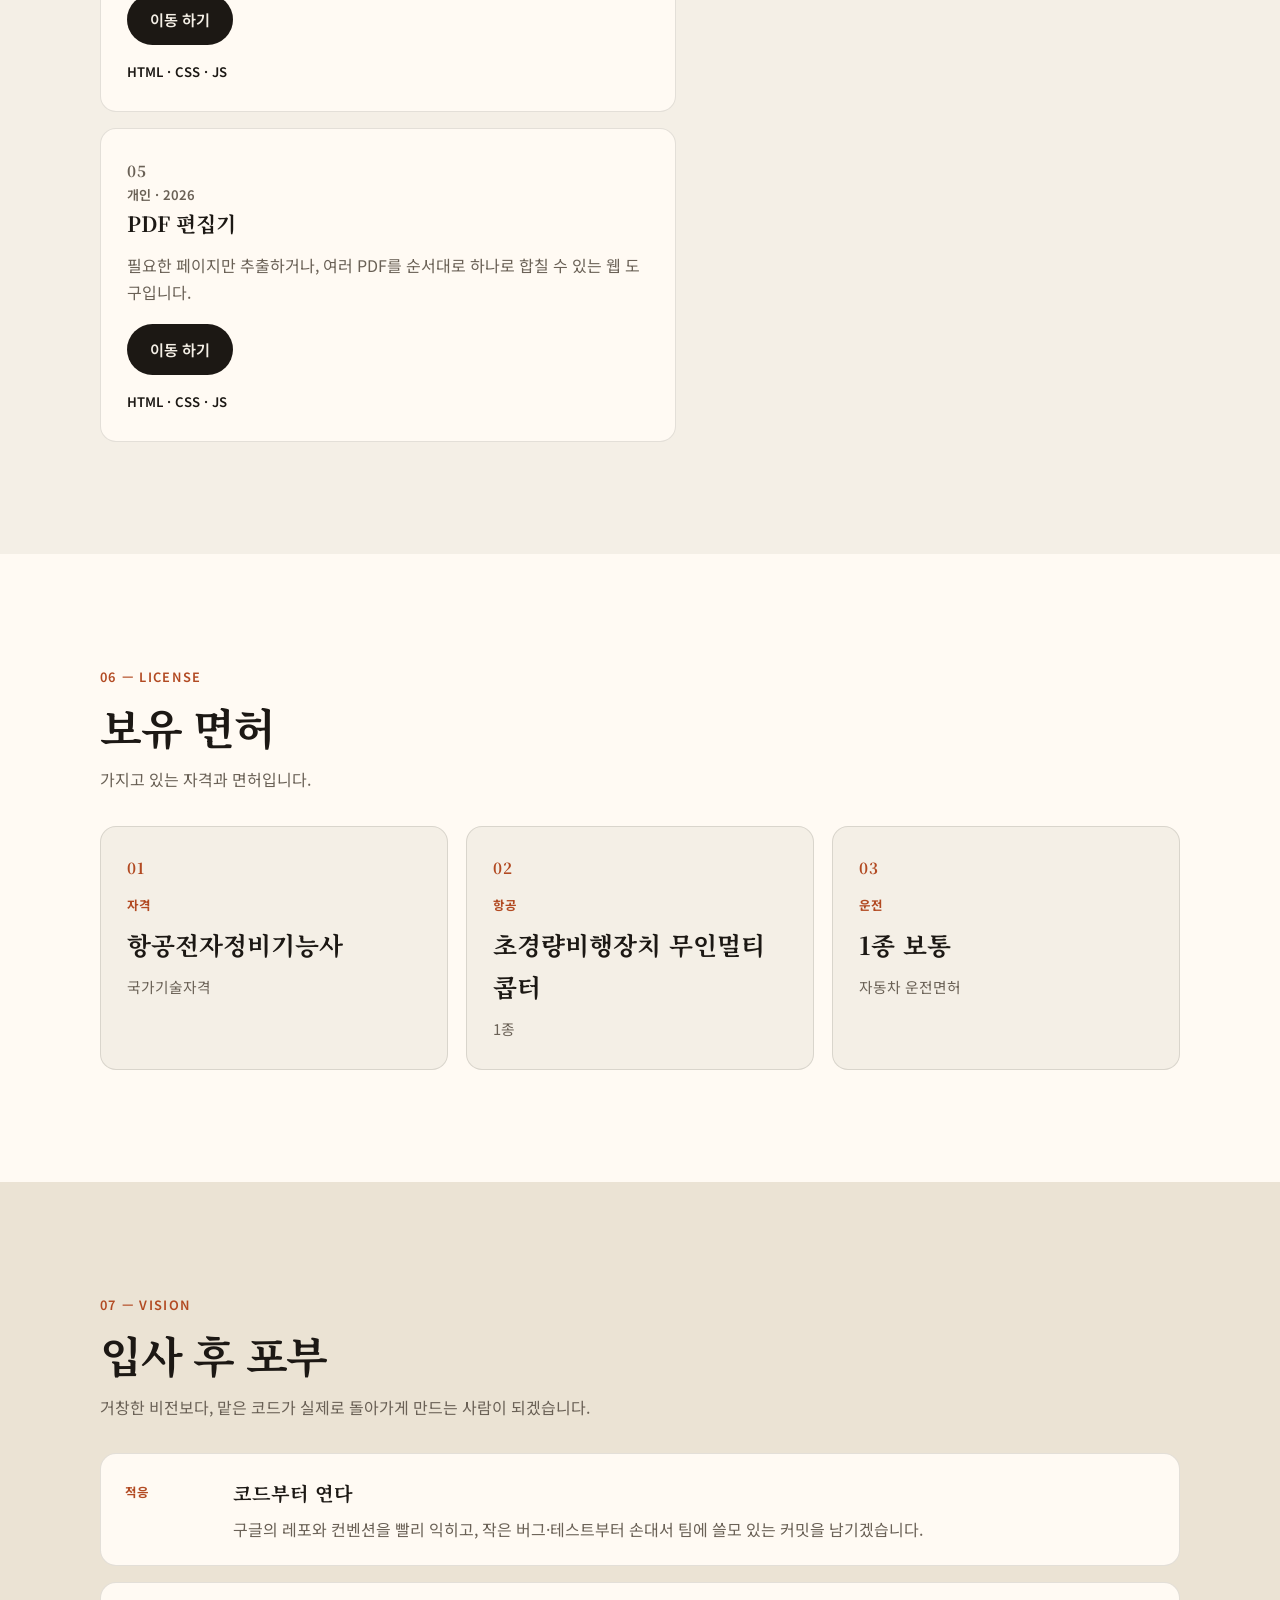
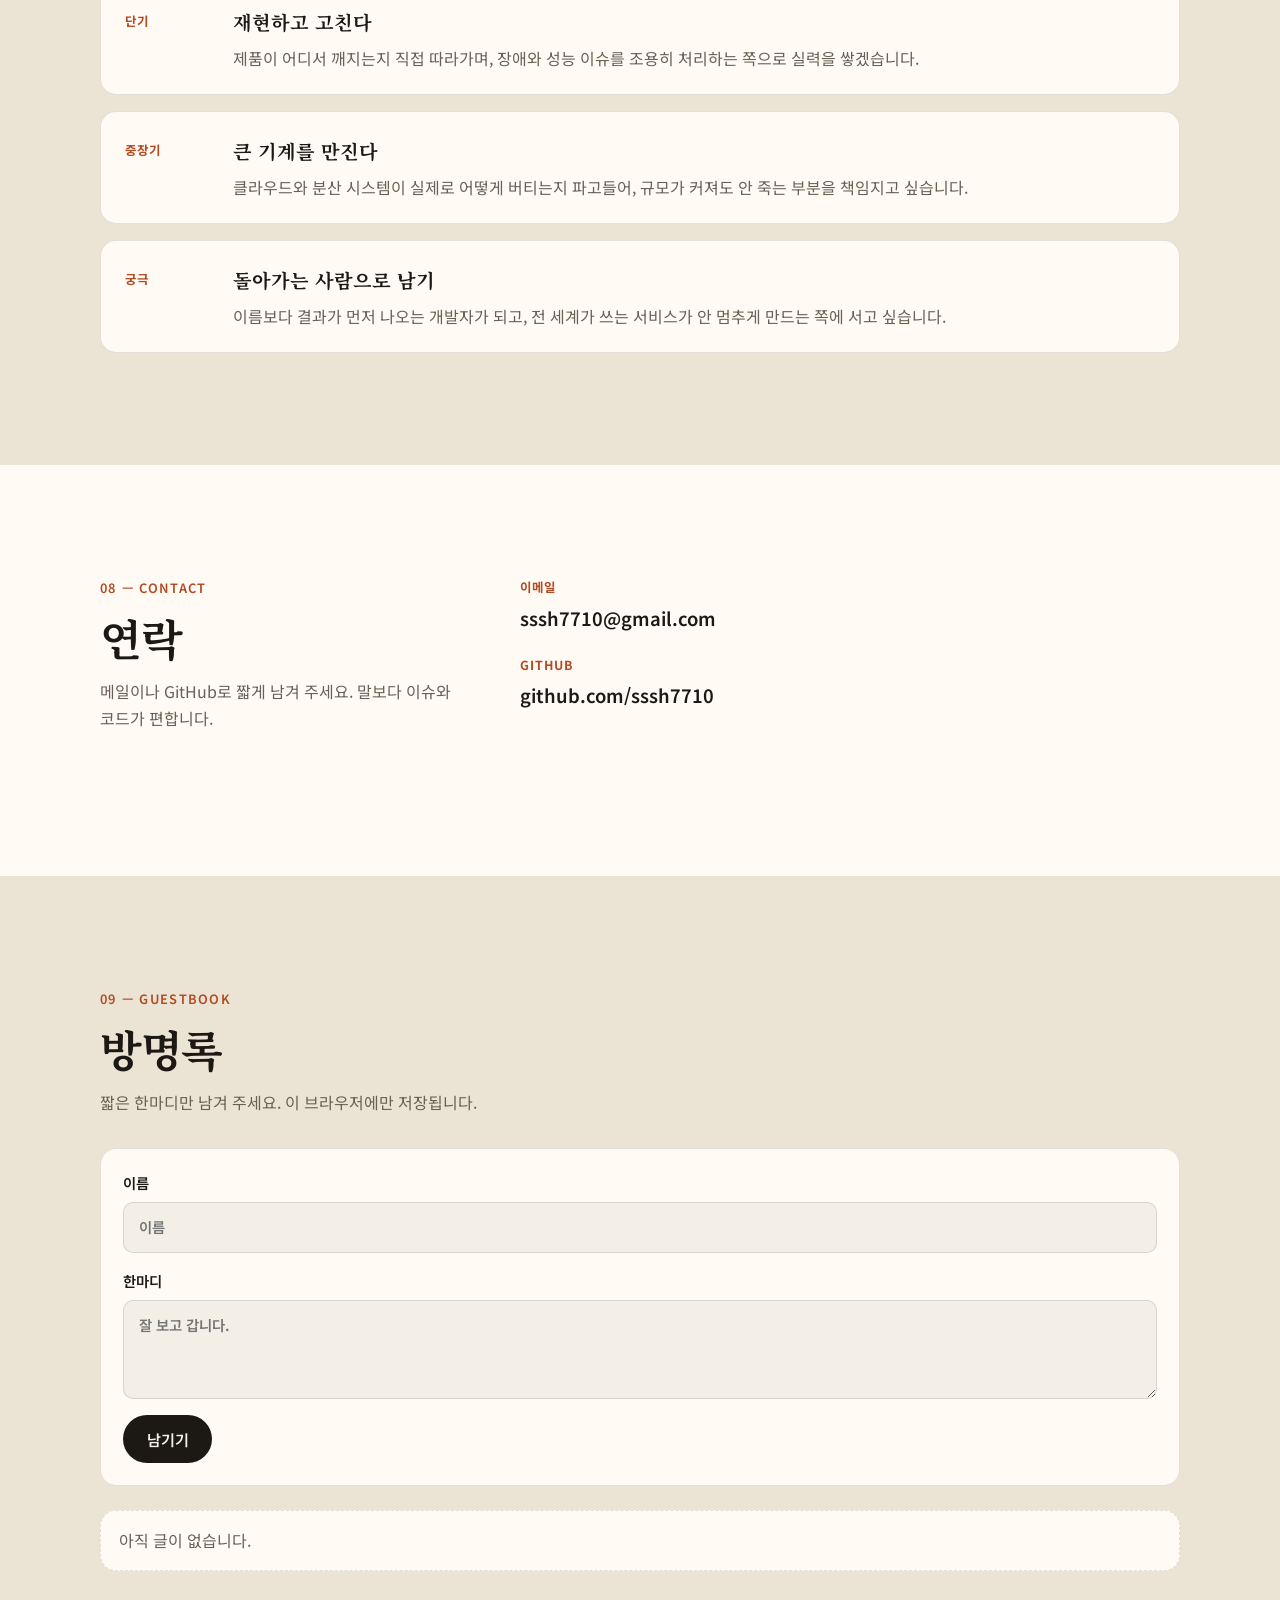
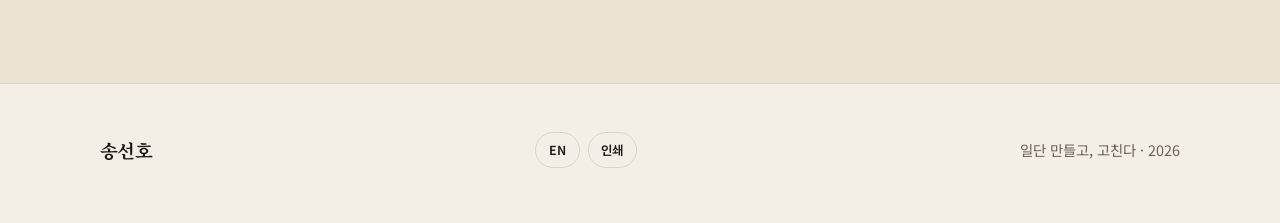
==== commit 00d5e711: "Add QR code generator above PDF editor in works. Co-authored-by: Cursor <cursoragent@cursor.com>" ====
--- a/index.html
+++ b/index.html
@@ -229,8 +229,16 @@
           <li class="reveal">
             <p class="card-num">04</p>
             <p class="work-meta" data-i18n="works.d.meta">개인 · 2026</p>
-            <h3 data-i18n="works.d.name">PDF 편집기</h3>
-            <p data-i18n="works.d.body">필요한 페이지만 추출하거나, 여러 PDF를 순서대로 하나로 합칠 수 있는 웹 도구입니다.</p>
+            <h3 data-i18n="works.d.name">QR코드 생성기</h3>
+            <p data-i18n="works.d.body">URL을 짧게 줄이고, 로고가 들어간 QR코드를 만들어 복사·다운로드할 수 있는 웹 도구입니다.</p>
+            <p class="work-action"><a class="btn btn-primary" data-i18n="works.go" href="https://sssh7710.github.io/QR-Code-Generator/" target="_blank" rel="noopener noreferrer">이동 하기</a></p>
+            <p class="work-tags">HTML · CSS · JS</p>
+          </li>
+          <li class="reveal">
+            <p class="card-num">05</p>
+            <p class="work-meta" data-i18n="works.e.meta">개인 · 2026</p>
+            <h3 data-i18n="works.e.name">PDF 편집기</h3>
+            <p data-i18n="works.e.body">필요한 페이지만 추출하거나, 여러 PDF를 순서대로 하나로 합칠 수 있는 웹 도구입니다.</p>
             <p class="work-action"><a class="btn btn-primary" data-i18n="works.go" href="https://sssh7710.github.io/PDF-editor/" target="_blank" rel="noopener noreferrer">이동 하기</a></p>
             <p class="work-tags">HTML · CSS · JS</p>
           </li>
